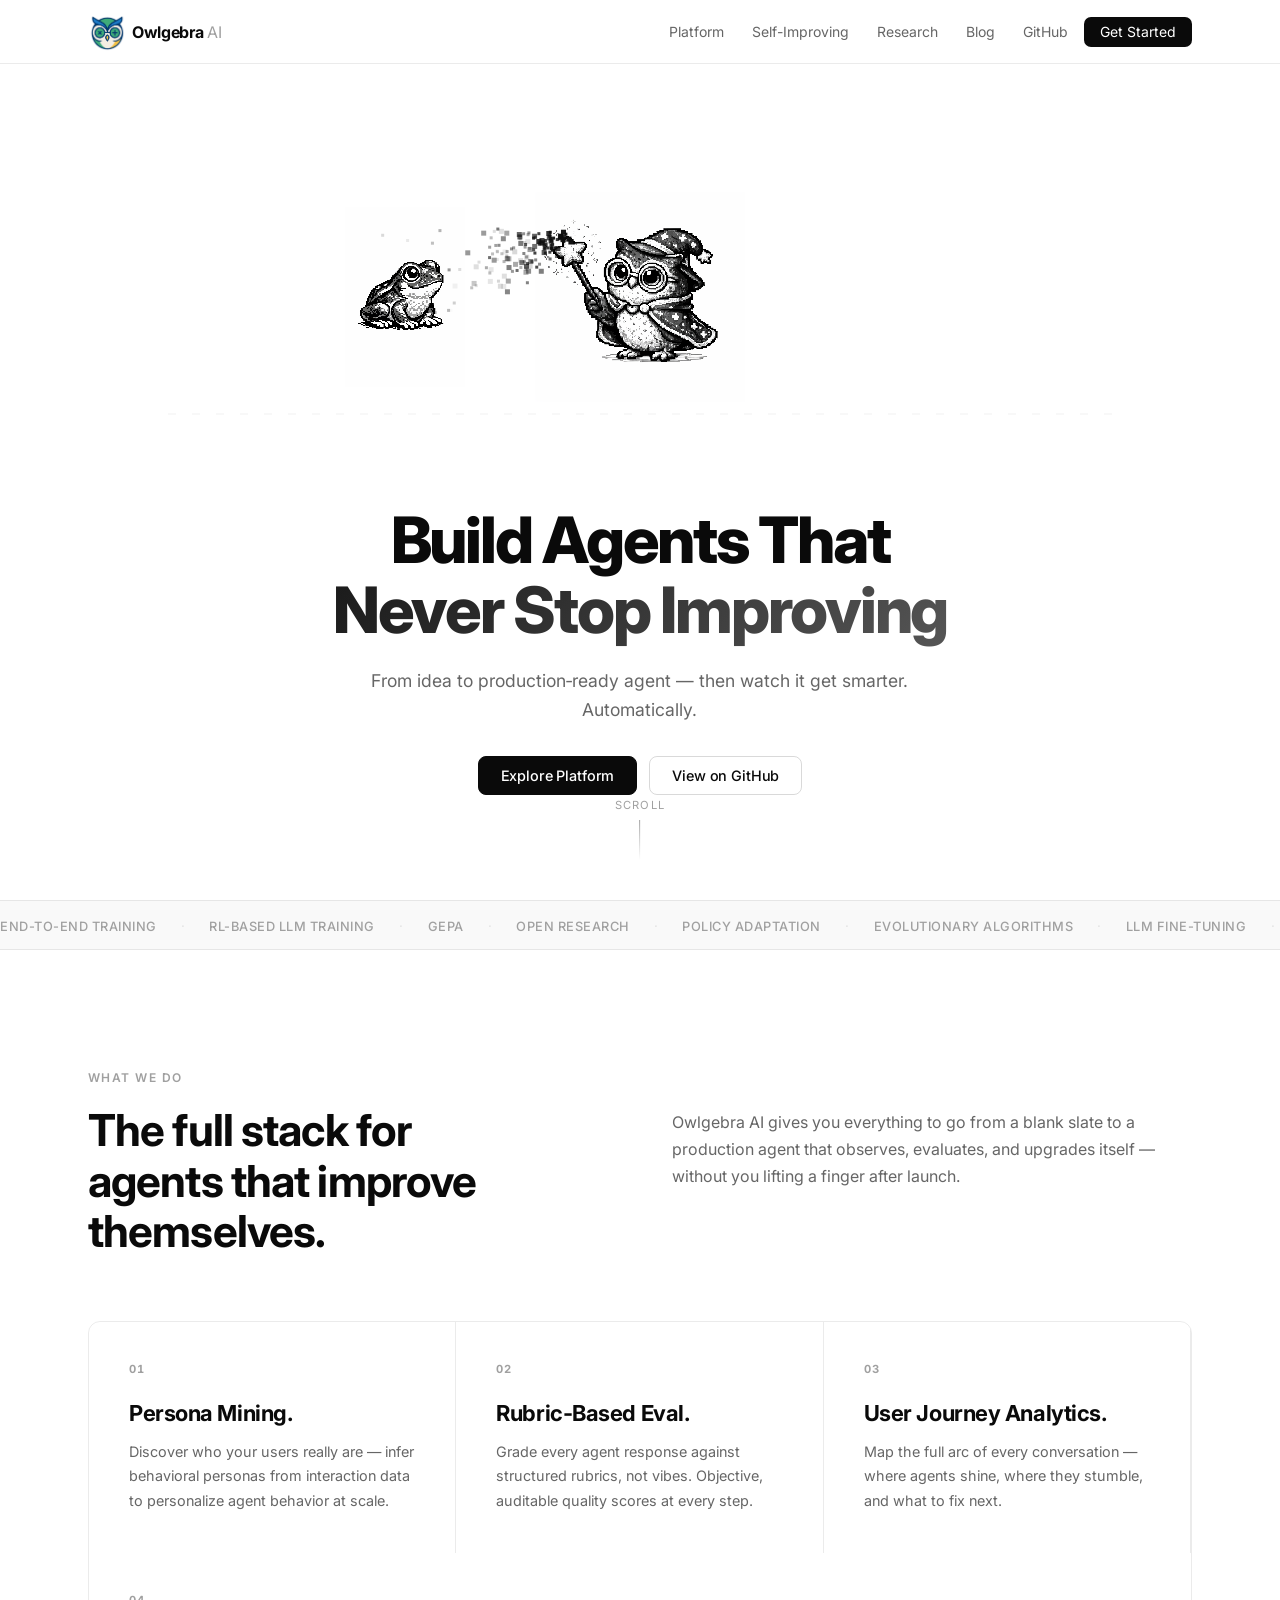
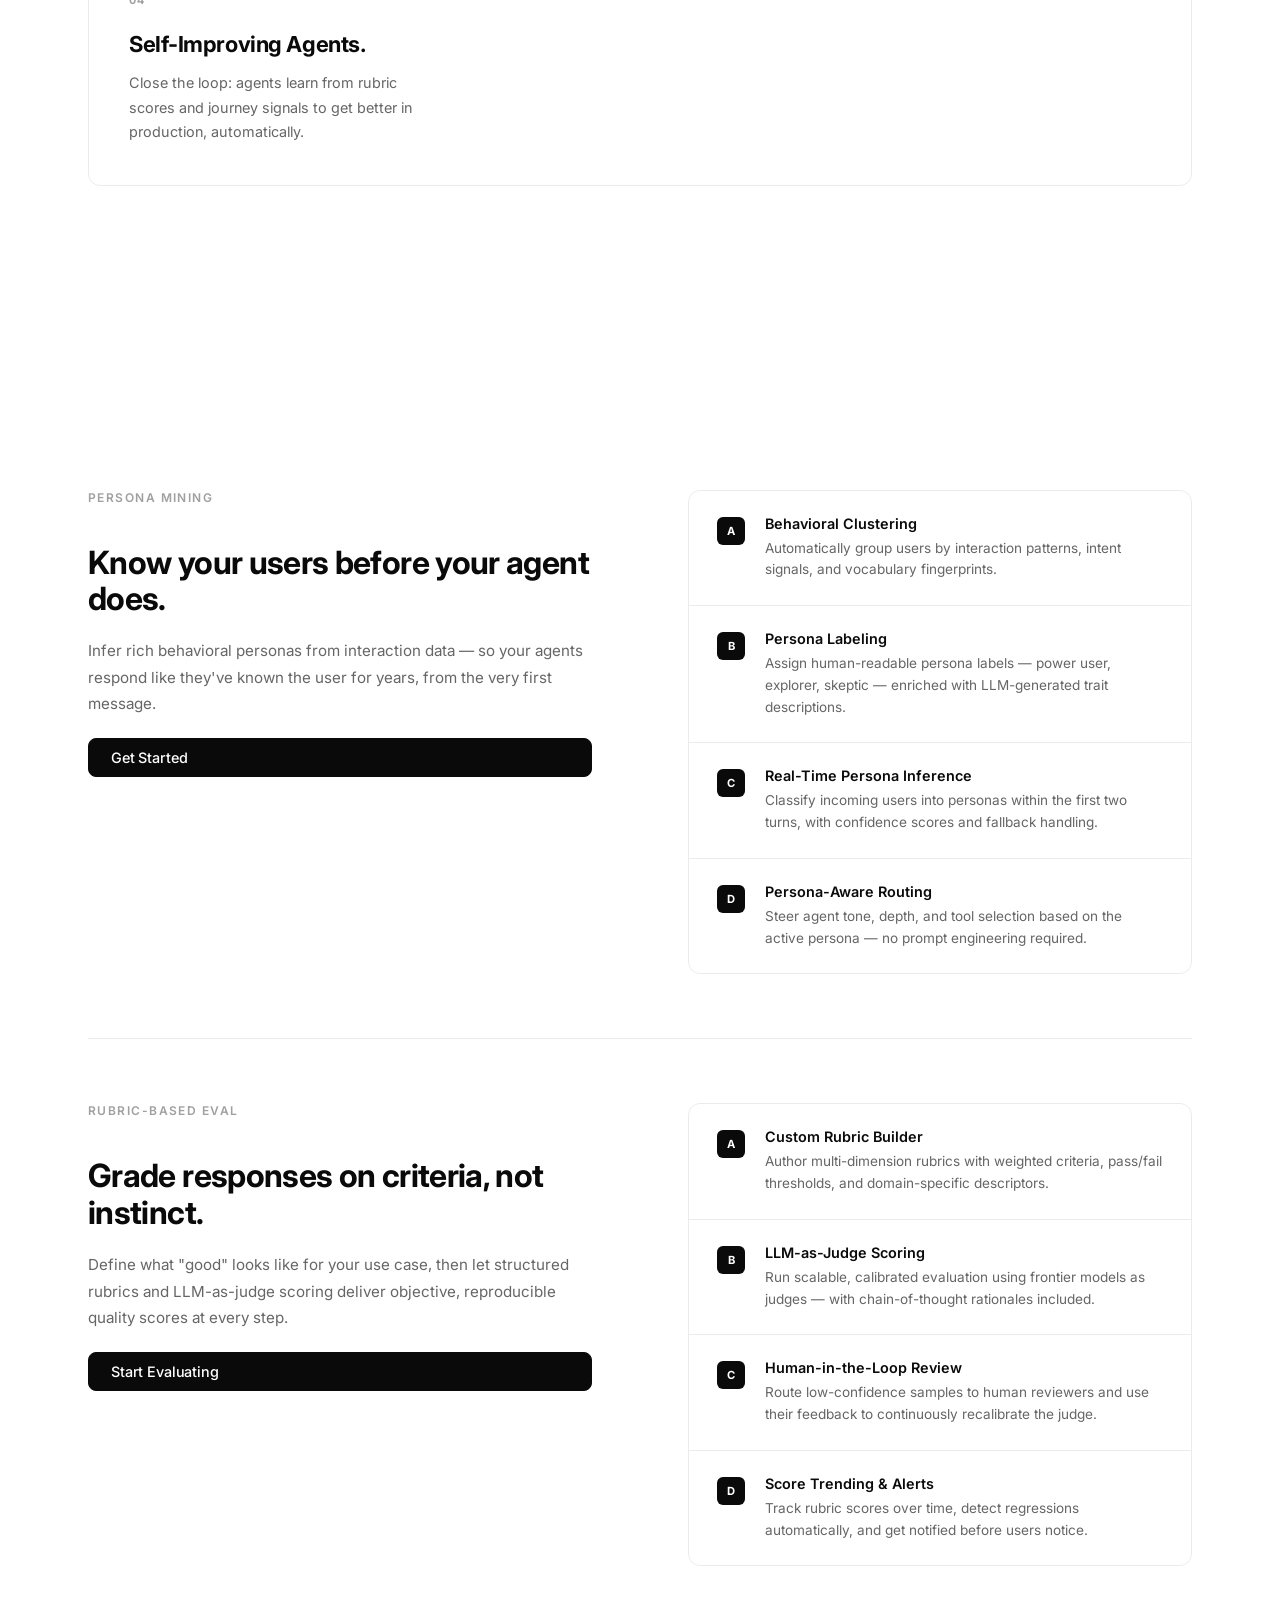
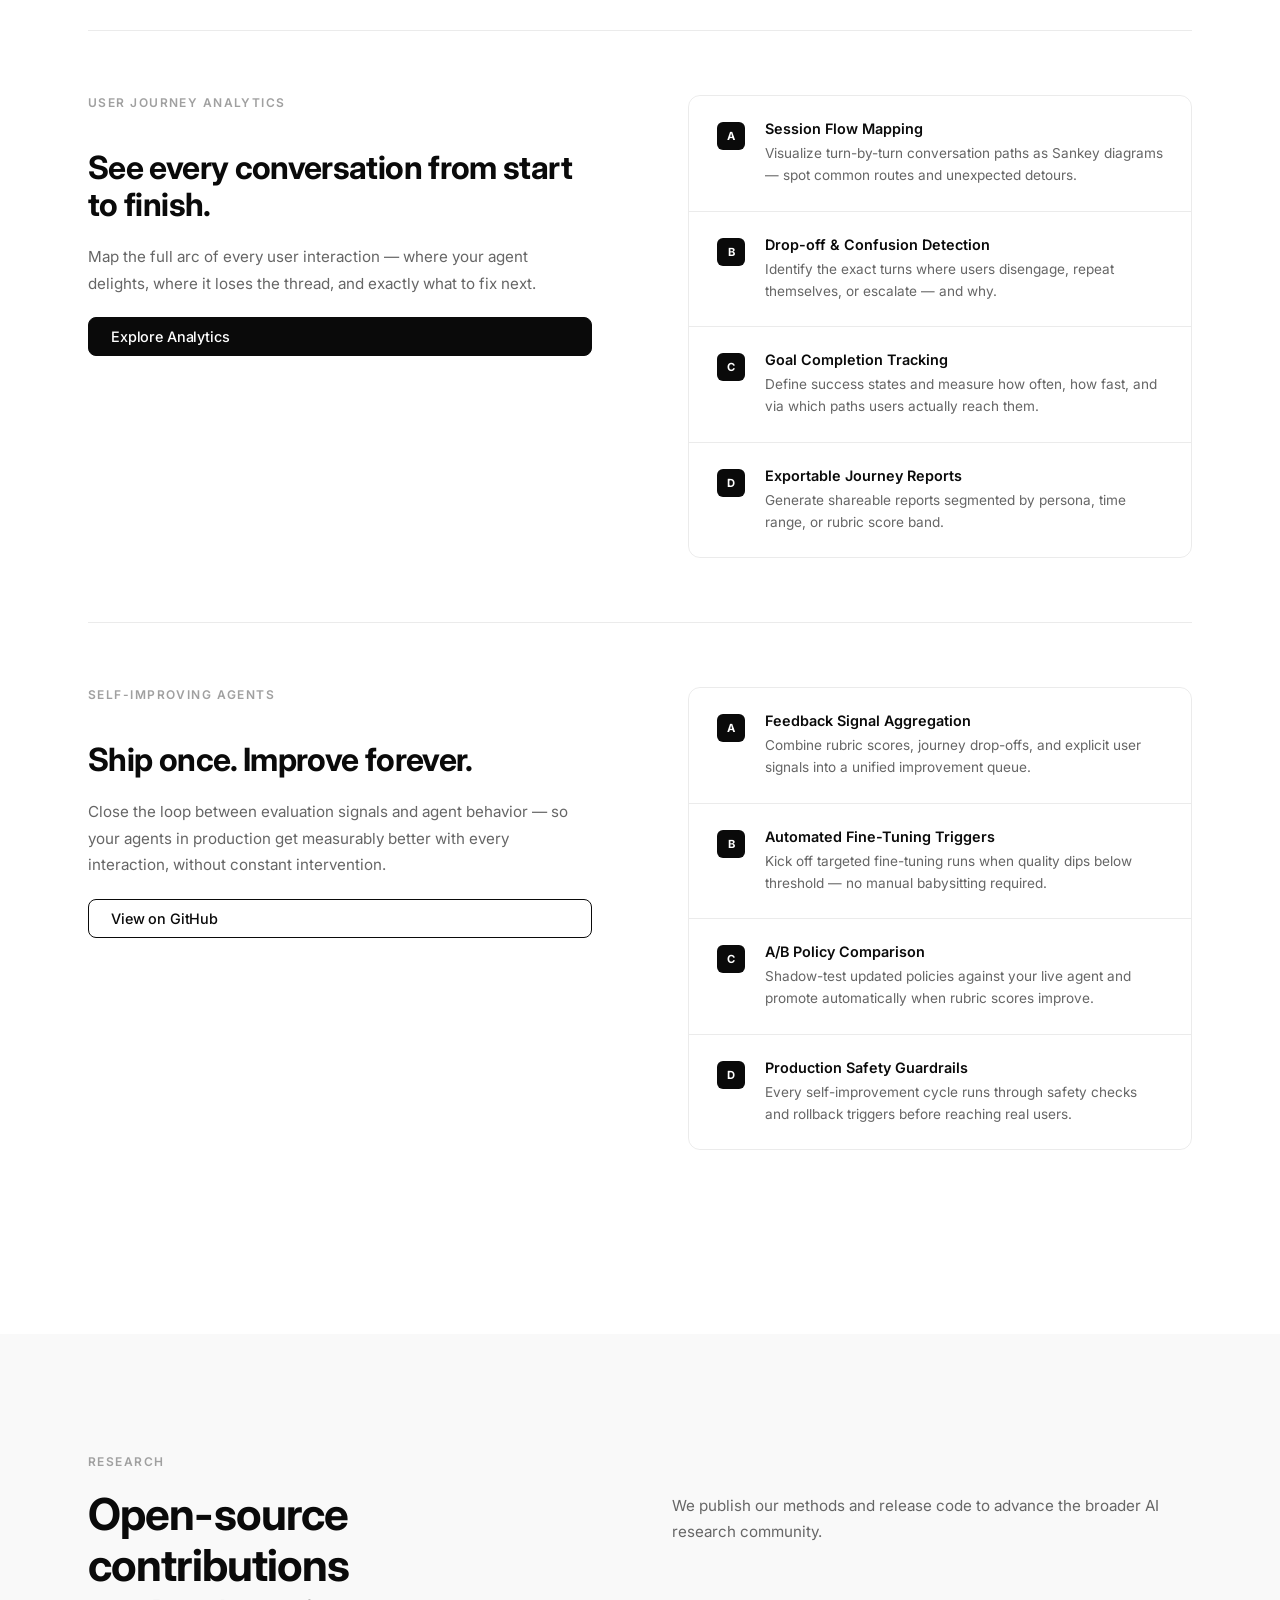
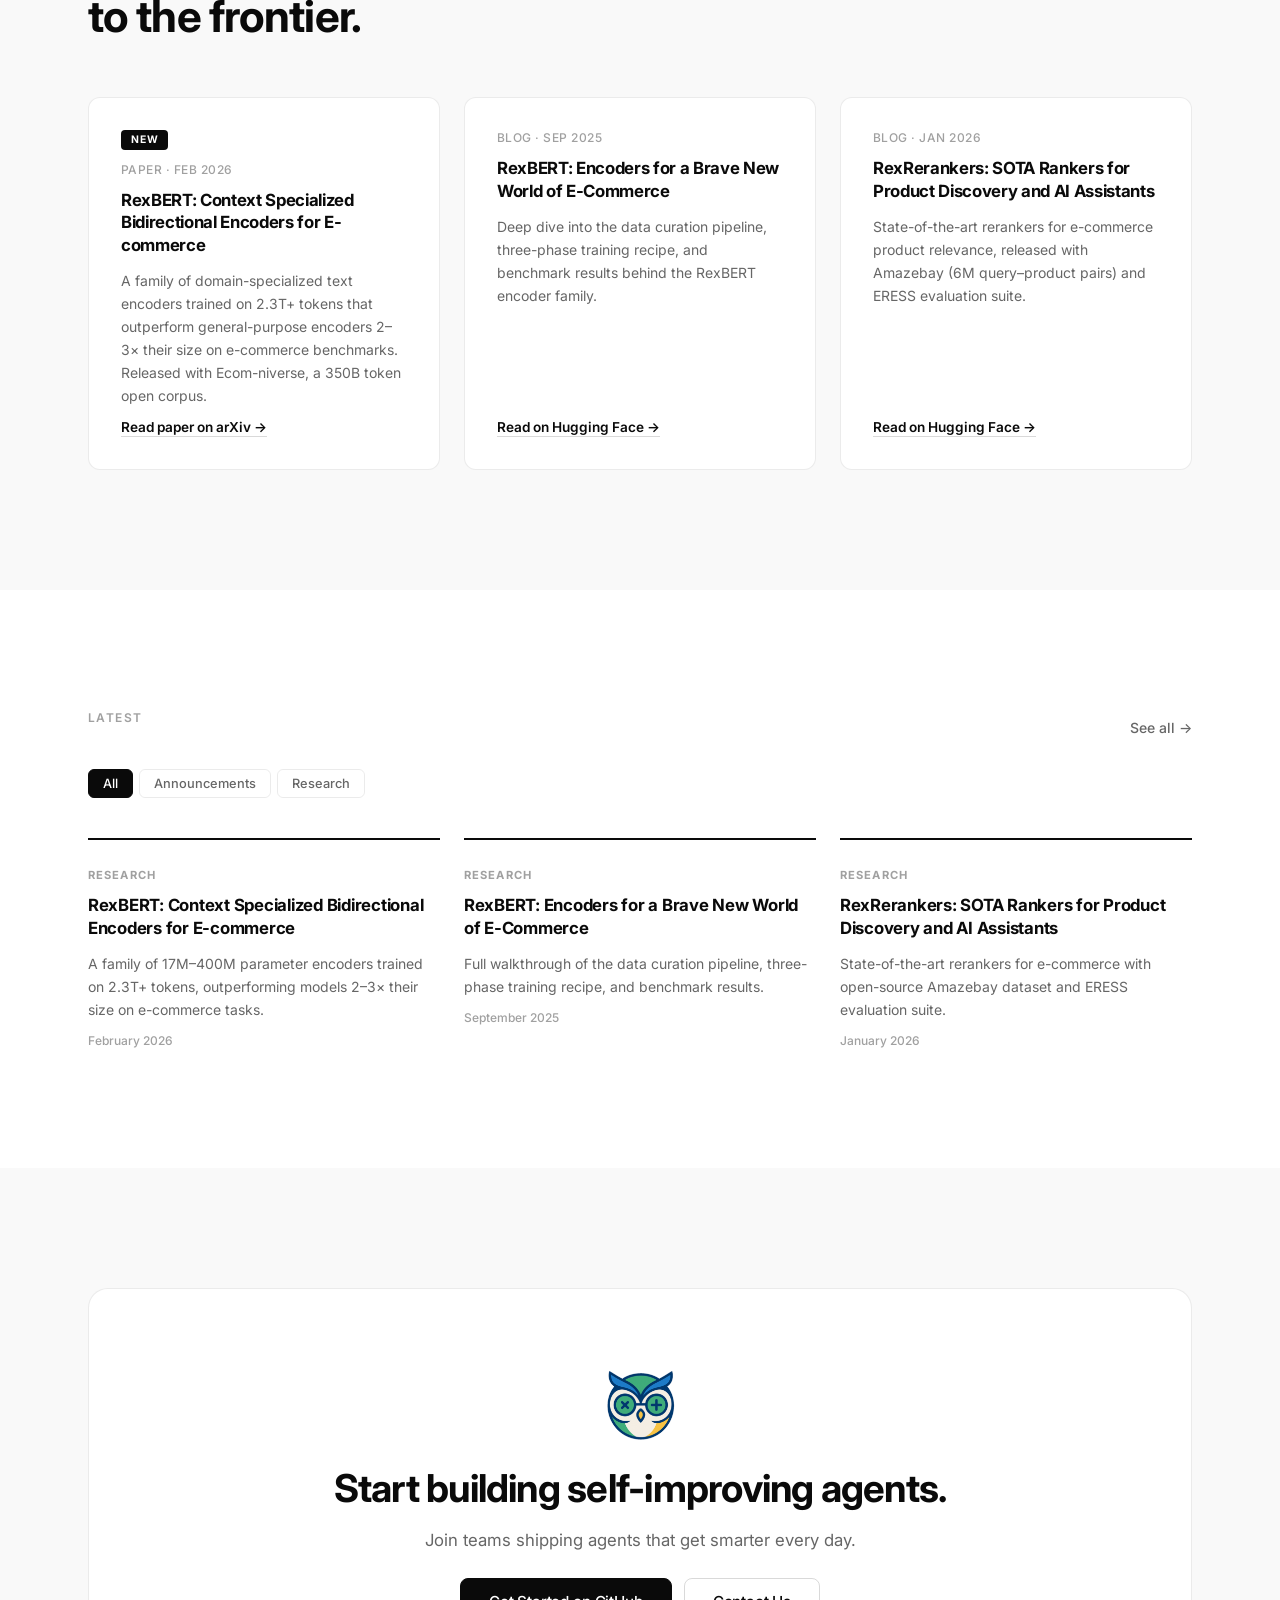
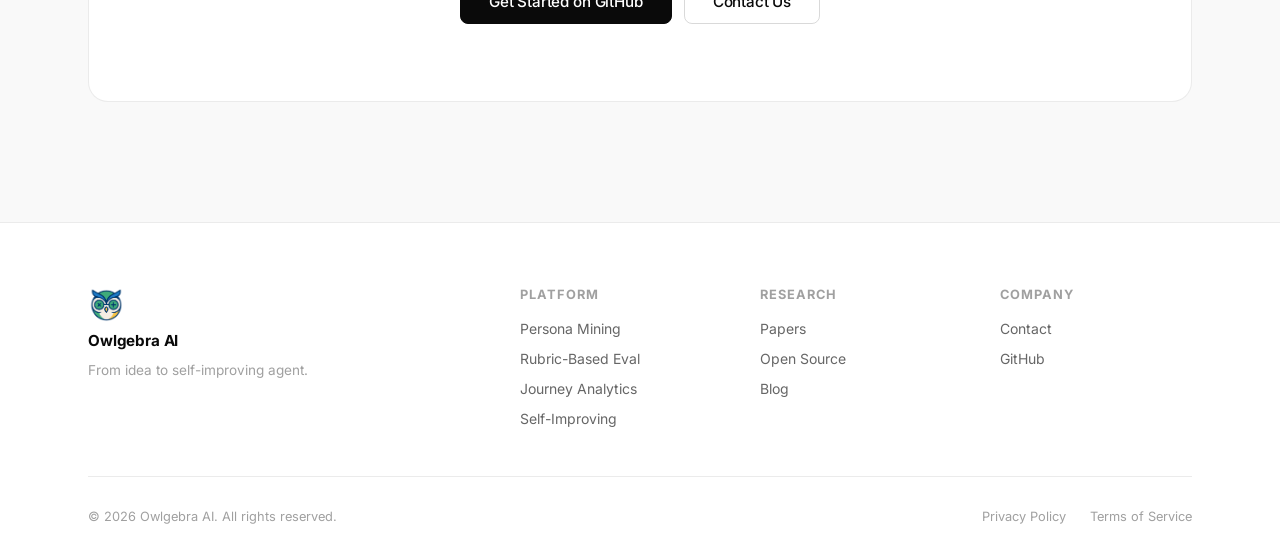
==== index.html @ 4846ca99 "main site content updated" ====
<!DOCTYPE html>
<html lang="en">
<head>
  <meta charset="UTF-8" />
  <meta name="viewport" content="width=device-width, initial-scale=1.0" />
  <meta name="description" content="Owlgebra AI — From idea to production-ready agent, then watch it get smarter. Persona Mining, Rubric-Based Eval, User Journey Analytics, and Self-Improving Agents." />
  <meta property="og:title" content="Owlgebra AI" />
  <meta property="og:description" content="Build agents that never stop improving. Persona Mining, Rubric-Based Eval, User Journey Analytics, and Self-Improving Agents — in one platform." />
  <meta property="og:type" content="website" />
  <title>Owlgebra AI</title>
  <link rel="preconnect" href="https://fonts.googleapis.com" />
  <link rel="preconnect" href="https://fonts.gstatic.com" crossorigin />
  <link href="https://fonts.googleapis.com/css2?family=Inter:wght@300;400;500;600;700&display=swap" rel="stylesheet" />
  <link rel="stylesheet" href="css/style.css" />
</head>
<body>

  <!-- NAV -->
  <nav class="nav" id="nav">
    <div class="nav__inner">
      <a href="#" class="nav__logo" aria-label="Owlgebra AI home">
        <img src="assets/logo.png" alt="Owlgebra AI" class="nav__logo-img" />
        <span class="nav__logo-text">Owlgebra <span class="nav__logo-accent">AI</span></span>
      </a>
      <button class="nav__toggle" id="navToggle" aria-label="Toggle navigation" aria-expanded="false">
        <span></span><span></span><span></span>
      </button>
      <ul class="nav__links" id="navLinks">
        <li><a href="#platform">Platform</a></li>
        <li><a href="#self-improving">Self-Improving</a></li>
        <li><a href="#research">Research</a></li>
        <li><a href="#blog">Blog</a></li>
        <li><a href="https://github.com/owlgebra-ai" target="_blank" rel="noopener">GitHub</a></li>
        <li><a href="#contact" class="nav__cta">Get Started</a></li>
      </ul>
    </div>
  </nav>

  <!-- HERO -->
  <section class="hero" id="hero">
    <div class="hero__animation-wrap">
      <canvas id="heroCanvas" class="hero__canvas" aria-label="Pixel animation: owl transforms a robotic frog into a robotic prince"></canvas>
    </div>
    <div class="hero__content reveal">
      <h1 class="hero__title">
        Build Agents That<br />
        <span class="hero__title-accent">Never Stop Improving</span>
      </h1>
      <p class="hero__sub">
        From idea to production&#8209;ready agent — then watch it get smarter. Automatically.
      </p>
      <div class="hero__actions">
        <a href="#platform" class="btn btn--primary">Explore Platform</a>
        <a href="https://github.com/owlgebra-ai" target="_blank" rel="noopener" class="btn btn--ghost">View on GitHub</a>
      </div>
    </div>
    <div class="hero__scroll-hint" aria-hidden="true">
      <span>scroll</span>
      <div class="hero__scroll-line"></div>
    </div>
  </section>

  <!-- TRUSTED BY / PHILOSOPHY BAR -->
  <div class="marquee-bar" aria-hidden="true">
    <div class="marquee-bar__inner">
      <span>End-to-End Training</span>
      <span class="sep">·</span>
      <span>RL-based LLM Training</span>
      <span class="sep">·</span>
      <span>GEPA</span>
      <span class="sep">·</span>
      <span>Open Research</span>
      <span class="sep">·</span>
      <span>Policy Adaptation</span>
      <span class="sep">·</span>
      <span>Evolutionary Algorithms</span>
      <span class="sep">·</span>
      <span>LLM Fine-tuning</span>
      <span class="sep">·</span>
      <span>Reward Modeling</span>
      <span class="sep">·</span>
      <!-- duplicate for seamless loop -->
      <span>End-to-End Training</span>
      <span class="sep">·</span>
      <span>RL-based LLM Training</span>
      <span class="sep">·</span>
      <span>GEPA</span>
      <span class="sep">·</span>
      <span>Open Research</span>
      <span class="sep">·</span>
      <span>Policy Adaptation</span>
      <span class="sep">·</span>
      <span>Evolutionary Algorithms</span>
      <span class="sep">·</span>
      <span>LLM Fine-tuning</span>
      <span class="sep">·</span>
      <span>Reward Modeling</span>
      <span class="sep">·</span>
    </div>
  </div>

  <!-- WHAT WE DO -->
  <section class="section what" id="platform">
    <div class="container">
      <div class="section-label reveal">What We Do</div>
      <div class="what__header reveal">
        <h2 class="h2">The full stack for<br />agents that improve themselves.</h2>
        <p class="what__desc">
          Owlgebra AI gives you everything to go from a blank slate to a production agent that observes, evaluates, and upgrades itself — without you lifting a finger after launch.
        </p>
      </div>

      <div class="what__cards">
        <div class="what__card reveal">
          <div class="what__card-num">01</div>
          <div class="what__card-body">
            <h3>Persona Mining.</h3>
            <p>Discover who your users really are — infer behavioral personas from interaction data to personalize agent behavior at scale.</p>
          </div>
        </div>
        <div class="what__card reveal">
          <div class="what__card-num">02</div>
          <div class="what__card-body">
            <h3>Rubric-Based Eval.</h3>
            <p>Grade every agent response against structured rubrics, not vibes. Objective, auditable quality scores at every step.</p>
          </div>
        </div>
        <div class="what__card reveal">
          <div class="what__card-num">03</div>
          <div class="what__card-body">
            <h3>User Journey Analytics.</h3>
            <p>Map the full arc of every conversation — where agents shine, where they stumble, and what to fix next.</p>
          </div>
        </div>
        <div class="what__card reveal">
          <div class="what__card-num">04</div>
          <div class="what__card-body">
            <h3>Self-Improving Agents.</h3>
            <p>Close the loop: agents learn from rubric scores and journey signals to get better in production, automatically.</p>
          </div>
        </div>
      </div>
    </div>
  </section>

  <!-- PLATFORM DEEP DIVE -->
  <section class="section platform" id="platform-detail">
    <div class="container">

      <!-- Persona Mining block -->
      <div class="platform__block reveal">
        <div class="platform__block-header">
          <div class="section-label">Persona Mining</div>
          <h2 class="h2">Know your users before your agent does.</h2>
          <p class="platform__block-desc">
            Infer rich behavioral personas from interaction data — so your agents respond like
            they've known the user for years, from the very first message.
          </p>
          <a href="#contact" class="btn btn--primary">Get Started</a>
        </div>
        <div class="platform__features">
          <div class="platform__feature">
            <span class="platform__feature-letter">A</span>
            <div>
              <strong>Behavioral Clustering</strong>
              <p>Automatically group users by interaction patterns, intent signals, and vocabulary fingerprints.</p>
            </div>
          </div>
          <div class="platform__feature">
            <span class="platform__feature-letter">B</span>
            <div>
              <strong>Persona Labeling</strong>
              <p>Assign human-readable persona labels — power user, explorer, skeptic — enriched with LLM-generated trait descriptions.</p>
            </div>
          </div>
          <div class="platform__feature">
            <span class="platform__feature-letter">C</span>
            <div>
              <strong>Real-Time Persona Inference</strong>
              <p>Classify incoming users into personas within the first two turns, with confidence scores and fallback handling.</p>
            </div>
          </div>
          <div class="platform__feature">
            <span class="platform__feature-letter">D</span>
            <div>
              <strong>Persona-Aware Routing</strong>
              <p>Steer agent tone, depth, and tool selection based on the active persona — no prompt engineering required.</p>
            </div>
          </div>
        </div>
      </div>

      <div class="platform__divider"></div>

      <!-- Rubric-Based Eval block -->
      <div class="platform__block reveal">
        <div class="platform__block-header">
          <div class="section-label">Rubric-Based Eval</div>
          <h2 class="h2">Grade responses on criteria, not instinct.</h2>
          <p class="platform__block-desc">
            Define what "good" looks like for your use case, then let structured rubrics and
            LLM-as-judge scoring deliver objective, reproducible quality scores at every step.
          </p>
          <a href="#contact" class="btn btn--primary">Start Evaluating</a>
        </div>
        <div class="platform__features">
          <div class="platform__feature">
            <span class="platform__feature-letter">A</span>
            <div>
              <strong>Custom Rubric Builder</strong>
              <p>Author multi-dimension rubrics with weighted criteria, pass/fail thresholds, and domain-specific descriptors.</p>
            </div>
          </div>
          <div class="platform__feature">
            <span class="platform__feature-letter">B</span>
            <div>
              <strong>LLM-as-Judge Scoring</strong>
              <p>Run scalable, calibrated evaluation using frontier models as judges — with chain-of-thought rationales included.</p>
            </div>
          </div>
          <div class="platform__feature">
            <span class="platform__feature-letter">C</span>
            <div>
              <strong>Human-in-the-Loop Review</strong>
              <p>Route low-confidence samples to human reviewers and use their feedback to continuously recalibrate the judge.</p>
            </div>
          </div>
          <div class="platform__feature">
            <span class="platform__feature-letter">D</span>
            <div>
              <strong>Score Trending &amp; Alerts</strong>
              <p>Track rubric scores over time, detect regressions automatically, and get notified before users notice.</p>
            </div>
          </div>
        </div>
      </div>

      <div class="platform__divider"></div>

      <!-- User Journey Analytics block -->
      <div class="platform__block reveal">
        <div class="platform__block-header">
          <div class="section-label">User Journey Analytics</div>
          <h2 class="h2">See every conversation from start to finish.</h2>
          <p class="platform__block-desc">
            Map the full arc of every user interaction — where your agent delights, where it loses
            the thread, and exactly what to fix next.
          </p>
          <a href="#contact" class="btn btn--primary">Explore Analytics</a>
        </div>
        <div class="platform__features">
          <div class="platform__feature">
            <span class="platform__feature-letter">A</span>
            <div>
              <strong>Session Flow Mapping</strong>
              <p>Visualize turn-by-turn conversation paths as Sankey diagrams — spot common routes and unexpected detours.</p>
            </div>
          </div>
          <div class="platform__feature">
            <span class="platform__feature-letter">B</span>
            <div>
              <strong>Drop-off &amp; Confusion Detection</strong>
              <p>Identify the exact turns where users disengage, repeat themselves, or escalate — and why.</p>
            </div>
          </div>
          <div class="platform__feature">
            <span class="platform__feature-letter">C</span>
            <div>
              <strong>Goal Completion Tracking</strong>
              <p>Define success states and measure how often, how fast, and via which paths users actually reach them.</p>
            </div>
          </div>
          <div class="platform__feature">
            <span class="platform__feature-letter">D</span>
            <div>
              <strong>Exportable Journey Reports</strong>
              <p>Generate shareable reports segmented by persona, time range, or rubric score band.</p>
            </div>
          </div>
        </div>
      </div>

      <div class="platform__divider"></div>

      <!-- Self-Improving Agents block -->
      <div class="platform__block reveal" id="self-improving">
        <div class="platform__block-header">
          <div class="section-label">Self-Improving Agents</div>
          <h2 class="h2">Ship once. Improve forever.</h2>
          <p class="platform__block-desc">
            Close the loop between evaluation signals and agent behavior — so your agents in
            production get measurably better with every interaction, without constant intervention.
          </p>
          <a href="https://github.com/owlgebra-ai" target="_blank" rel="noopener" class="btn btn--outline">View on GitHub</a>
        </div>
        <div class="platform__features">
          <div class="platform__feature">
            <span class="platform__feature-letter">A</span>
            <div>
              <strong>Feedback Signal Aggregation</strong>
              <p>Combine rubric scores, journey drop-offs, and explicit user signals into a unified improvement queue.</p>
            </div>
          </div>
          <div class="platform__feature">
            <span class="platform__feature-letter">B</span>
            <div>
              <strong>Automated Fine-Tuning Triggers</strong>
              <p>Kick off targeted fine-tuning runs when quality dips below threshold — no manual babysitting required.</p>
            </div>
          </div>
          <div class="platform__feature">
            <span class="platform__feature-letter">C</span>
            <div>
              <strong>A/B Policy Comparison</strong>
              <p>Shadow-test updated policies against your live agent and promote automatically when rubric scores improve.</p>
            </div>
          </div>
          <div class="platform__feature">
            <span class="platform__feature-letter">D</span>
            <div>
              <strong>Production Safety Guardrails</strong>
              <p>Every self-improvement cycle runs through safety checks and rollback triggers before reaching real users.</p>
            </div>
          </div>
        </div>
      </div>

    </div>
  </section>

  <!-- RESEARCH -->
  <section class="section research" id="research">
    <div class="container">
      <div class="section-label reveal">Research</div>
      <div class="research__header reveal">
        <h2 class="h2">Open-source contributions<br />to the frontier.</h2>
        <p>We publish our methods and release code to advance the broader AI research community.</p>
      </div>

      <div class="research__grid">
        <article class="research__card reveal">
          <div class="research__card-tag">NEW</div>
          <div class="research__card-meta">Paper · Feb 2026</div>
          <h3 class="research__card-title">RexBERT: Context Specialized Bidirectional Encoders for E-commerce</h3>
          <p class="research__card-desc">A family of domain-specialized text encoders trained on 2.3T+ tokens that outperform general-purpose encoders 2–3× their size on e-commerce benchmarks. Released with Ecom-niverse, a 350B token open corpus.</p>
          <a href="https://arxiv.org/abs/2602.04605" class="research__card-link" target="_blank" rel="noopener">Read paper on arXiv →</a>
        </article>
        <article class="research__card reveal">
          <div class="research__card-meta">Blog · Sep 2025</div>
          <h3 class="research__card-title">RexBERT: Encoders for a Brave New World of E-Commerce</h3>
          <p class="research__card-desc">Deep dive into the data curation pipeline, three-phase training recipe, and benchmark results behind the RexBERT encoder family.</p>
          <a href="https://huggingface.co/blog/thebajajra/rexbert-encoders" class="research__card-link" target="_blank" rel="noopener">Read on Hugging Face →</a>
        </article>
        <article class="research__card reveal">
          <div class="research__card-meta">Blog · Jan 2026</div>
          <h3 class="research__card-title">RexRerankers: SOTA Rankers for Product Discovery and AI Assistants</h3>
          <p class="research__card-desc">State-of-the-art rerankers for e-commerce product relevance, released with Amazebay (6M query–product pairs) and ERESS evaluation suite.</p>
          <a href="https://huggingface.co/blog/thebajajra/rexrerankers" class="research__card-link" target="_blank" rel="noopener">Read on Hugging Face →</a>
        </article>
      </div>
    </div>
  </section>

  <!-- BLOG TEASER -->
  <section class="section blog" id="blog">
    <div class="container">
      <div class="blog__header reveal">
        <div class="section-label">Latest</div>
        <a href="#" class="blog__see-all">See all →</a>
      </div>
      <div class="blog__tabs reveal">
        <button class="blog__tab active" data-filter="all">All</button>
        <button class="blog__tab" data-filter="announcements">Announcements</button>
        <button class="blog__tab" data-filter="research">Research</button>
      </div>
      <div class="blog__grid">
        <article class="blog__card reveal" data-category="research">
          <a href="https://arxiv.org/abs/2602.04605" target="_blank" rel="noopener">
            <div class="blog__card-cat">research</div>
            <h3>RexBERT: Context Specialized Bidirectional Encoders for E-commerce</h3>
            <p>A family of 17M–400M parameter encoders trained on 2.3T+ tokens, outperforming models 2–3× their size on e-commerce tasks.</p>
            <span class="blog__card-date">February 2026</span>
          </a>
        </article>
        <article class="blog__card reveal" data-category="research">
          <a href="https://huggingface.co/blog/thebajajra/rexbert-encoders" target="_blank" rel="noopener">
            <div class="blog__card-cat">research</div>
            <h3>RexBERT: Encoders for a Brave New World of E-Commerce</h3>
            <p>Full walkthrough of the data curation pipeline, three-phase training recipe, and benchmark results.</p>
            <span class="blog__card-date">September 2025</span>
          </a>
        </article>
        <article class="blog__card reveal" data-category="research">
          <a href="https://huggingface.co/blog/thebajajra/rexrerankers" target="_blank" rel="noopener">
            <div class="blog__card-cat">research</div>
            <h3>RexRerankers: SOTA Rankers for Product Discovery and AI Assistants</h3>
            <p>State-of-the-art rerankers for e-commerce with open-source Amazebay dataset and ERESS evaluation suite.</p>
            <span class="blog__card-date">January 2026</span>
          </a>
        </article>
      </div>
    </div>
  </section>

  <!-- CTA -->
  <section class="section cta-section" id="contact">
    <div class="container">
      <div class="cta-box reveal">
        <img src="assets/logo.png" alt="" class="cta-box__owl-img" aria-hidden="true" />
        <h2 class="h2">Start building self-improving agents.</h2>
        <p>Join teams shipping agents that get smarter every day.</p>
        <div class="cta-box__actions">
          <a href="https://github.com/owlgebra-ai" target="_blank" rel="noopener" class="btn btn--primary btn--lg">Get Started on GitHub</a>
          <a href="mailto:hello@owlgebra.ai" class="btn btn--ghost btn--lg">Contact Us</a>
        </div>
      </div>
    </div>
  </section>

  <!-- FOOTER -->
  <footer class="footer">
    <div class="container">
      <div class="footer__top">
        <div class="footer__brand">
          <img src="assets/logo.png" alt="Owlgebra AI" class="footer__brand-logo" />
          <span class="footer__brand-name">Owlgebra AI</span>
          <p class="footer__tagline">From idea to self-improving agent.</p>
        </div>
        <div class="footer__links-group">
          <h4>Platform</h4>
          <ul>
            <li><a href="#platform">Persona Mining</a></li>
            <li><a href="#platform-detail">Rubric-Based Eval</a></li>
            <li><a href="#platform-detail">Journey Analytics</a></li>
            <li><a href="#self-improving">Self-Improving</a></li>
          </ul>
        </div>
        <div class="footer__links-group">
          <h4>Research</h4>
          <ul>
            <li><a href="#research">Papers</a></li>
            <li><a href="https://github.com/owlgebra-ai" target="_blank" rel="noopener">Open Source</a></li>
            <li><a href="#blog">Blog</a></li>
          </ul>
        </div>
        <div class="footer__links-group">
          <h4>Company</h4>
          <ul>
            <li><a href="#contact">Contact</a></li>
            <li><a href="https://github.com/owlgebra-ai" target="_blank" rel="noopener">GitHub</a></li>
          </ul>
        </div>
      </div>
      <div class="footer__bottom">
        <span>© 2026 Owlgebra AI. All rights reserved.</span>
        <span class="footer__legal">
          <a href="#">Privacy Policy</a>
          <a href="#">Terms of Service</a>
        </span>
      </div>
    </div>
  </footer>

  <script src="js/animation.js"></script>
  <script src="js/main.js"></script>
</body>
</html>
---- css/style.css ----
/* ============================================================
   OWLGEBRA AI — STYLESHEET
   Design: Clean white (ollama.com) + content structure (primeintellect.ai)
   ============================================================ */

/* ── Variables ─────────────────────────────────────────────── */
:root {
  --white: #ffffff;
  --black: #0a0a0a;
  --gray-50: #f9f9f9;
  --gray-100: #f2f2f2;
  --gray-200: #e5e5e5;
  --gray-400: #a0a0a0;
  --gray-600: #666666;
  --accent: #1a1a1a;
  --accent-muted: #333333;
  --border: rgba(0, 0, 0, 0.08);
  --border-strong: rgba(0, 0, 0, 0.15);

  --font: 'Inter', system-ui, -apple-system, sans-serif;
  --font-mono: 'JetBrains Mono', 'Fira Mono', monospace;

  --max-w: 1200px;
  --section-pad: 120px 0;
  --radius: 12px;
  --radius-sm: 8px;

  --transition: 0.22s cubic-bezier(0.4, 0, 0.2, 1);
  --transition-slow: 0.5s cubic-bezier(0.4, 0, 0.2, 1);

  --nav-h: 64px;
}

/* ── Reset ──────────────────────────────────────────────────── */
*, *::before, *::after { box-sizing: border-box; margin: 0; padding: 0; }
html { scroll-behavior: smooth; font-size: 16px; }
body {
  font-family: var(--font);
  background: var(--white);
  color: var(--black);
  -webkit-font-smoothing: antialiased;
  overflow-x: hidden;
}
a { color: inherit; text-decoration: none; }
ul { list-style: none; }
img, canvas { display: block; }
button { cursor: pointer; font-family: inherit; }

/* ── Typography ─────────────────────────────────────────────── */
.h2 {
  font-size: clamp(1.75rem, 3.5vw, 2.75rem);
  font-weight: 700;
  line-height: 1.15;
  letter-spacing: -0.02em;
  color: var(--black);
}
.section-label {
  font-size: 0.75rem;
  font-weight: 600;
  letter-spacing: 0.12em;
  text-transform: uppercase;
  color: var(--gray-400);
  margin-bottom: 1.25rem;
}

/* ── Container ──────────────────────────────────────────────── */
.container {
  width: 100%;
  max-width: var(--max-w);
  margin: 0 auto;
  padding: 0 clamp(1.25rem, 4vw, 3rem);
}

/* ── Buttons ─────────────────────────────────────────────────── */
.btn {
  display: inline-flex;
  align-items: center;
  gap: 0.5rem;
  padding: 0.625rem 1.375rem;
  border-radius: 8px;
  font-size: 0.9rem;
  font-weight: 500;
  letter-spacing: -0.01em;
  transition: var(--transition);
  white-space: nowrap;
  border: 1.5px solid transparent;
}
.btn--primary {
  background: var(--black);
  color: var(--white);
  border-color: var(--black);
}
.btn--primary:hover {
  background: #1f1f1f;
  transform: translateY(-1px);
  box-shadow: 0 4px 16px rgba(0,0,0,0.15);
}
.btn--ghost {
  background: transparent;
  color: var(--black);
  border-color: var(--border-strong);
}
.btn--ghost:hover {
  background: var(--gray-50);
  border-color: var(--gray-400);
}
.btn--outline {
  background: transparent;
  color: var(--black);
  border-color: var(--black);
}
.btn--outline:hover {
  background: var(--black);
  color: var(--white);
}
.btn--lg {
  padding: 0.8rem 1.75rem;
  font-size: 0.95rem;
}

/* ── Scroll Reveal ───────────────────────────────────────────── */
.reveal {
  opacity: 0;
  transform: translateY(24px);
  transition: opacity 0.6s ease, transform 0.6s ease;
}
.reveal.visible {
  opacity: 1;
  transform: none;
}

/* ── NAV ─────────────────────────────────────────────────────── */
.nav {
  position: fixed;
  top: 0; left: 0; right: 0;
  z-index: 100;
  height: var(--nav-h);
  background: rgba(255,255,255,0.88);
  backdrop-filter: blur(12px);
  -webkit-backdrop-filter: blur(12px);
  border-bottom: 1px solid var(--border);
  transition: box-shadow var(--transition);
}
.nav.scrolled {
  box-shadow: 0 1px 24px rgba(0,0,0,0.07);
}
.nav__inner {
  max-width: var(--max-w);
  margin: 0 auto;
  padding: 0 clamp(1.25rem, 4vw, 3rem);
  height: 100%;
  display: flex;
  align-items: center;
  justify-content: space-between;
  gap: 2rem;
}
.nav__logo {
  display: flex;
  align-items: center;
  gap: 0.375rem;
  font-size: 1rem;
  font-weight: 700;
  letter-spacing: -0.02em;
  flex-shrink: 0;
}
.nav__logo-img {
  width: 38px;
  height: 38px;
  object-fit: contain;
  flex-shrink: 0;
  /* nudge down slightly to compensate for whitespace at top of PNG */
  margin-top: 3px;
}
.nav__logo-accent { color: var(--gray-400); font-weight: 400; }
.nav__links {
  display: flex;
  align-items: center;
  gap: 0.25rem;
  list-style: none;
}
.nav__links a {
  padding: 0.4rem 0.75rem;
  border-radius: 6px;
  font-size: 0.875rem;
  color: var(--gray-600);
  transition: var(--transition);
  white-space: nowrap;
}
.nav__links a:hover { color: var(--black); background: var(--gray-100); }
.nav__cta {
  background: var(--black) !important;
  color: var(--white) !important;
  border-radius: 7px !important;
  padding: 0.4rem 1rem !important;
}
.nav__cta:hover { background: #222 !important; }
.nav__toggle {
  display: none;
  flex-direction: column;
  justify-content: center;
  gap: 5px;
  width: 32px;
  height: 32px;
  background: none;
  border: none;
  padding: 4px;
}
.nav__toggle span {
  display: block;
  height: 1.5px;
  background: var(--black);
  border-radius: 2px;
  transition: var(--transition);
}

/* ── HERO ────────────────────────────────────────────────────── */
.hero {
  min-height: 100svh;
  display: flex;
  flex-direction: column;
  align-items: center;
  justify-content: center;
  padding: calc(var(--nav-h) + 3rem) 1.25rem 5rem;
  text-align: center;
  position: relative;
  background: var(--white);
}
.hero__animation-wrap {
  width: 100%;
  max-width: 960px;
  margin-bottom: 3rem;
  display: flex;
  justify-content: center;
}
.hero__canvas {
  width: 100%;
  max-width: 960px;
  height: auto;
  image-rendering: -moz-crisp-edges;
  image-rendering: crisp-edges;
  image-rendering: pixelated;
}
.hero__content {
  max-width: 680px;
}
.hero__title {
  font-size: clamp(2.25rem, 5.5vw, 4rem);
  font-weight: 800;
  letter-spacing: -0.035em;
  line-height: 1.1;
  color: var(--black);
  margin-bottom: 1.25rem;
}
.hero__title-accent {
  background: linear-gradient(135deg, #1a1a1a 0%, #555 100%);
  -webkit-background-clip: text;
  -webkit-text-fill-color: transparent;
  background-clip: text;
}
.hero__sub {
  font-size: 1.1rem;
  line-height: 1.65;
  color: var(--gray-600);
  max-width: 560px;
  margin: 0 auto 2rem;
}
.hero__actions {
  display: flex;
  gap: 0.75rem;
  justify-content: center;
  flex-wrap: wrap;
}
.hero__scroll-hint {
  position: absolute;
  bottom: 2.5rem;
  left: 50%;
  transform: translateX(-50%);
  display: flex;
  flex-direction: column;
  align-items: center;
  gap: 0.5rem;
  color: var(--gray-400);
  font-size: 0.7rem;
  letter-spacing: 0.1em;
  text-transform: uppercase;
}
.hero__scroll-line {
  width: 1px;
  height: 40px;
  background: linear-gradient(to bottom, var(--gray-400), transparent);
  animation: scrollPulse 1.8s ease-in-out infinite;
}
@keyframes scrollPulse {
  0%, 100% { opacity: 0.4; transform: scaleY(1); }
  50% { opacity: 1; transform: scaleY(1.1); }
}

/* ── MARQUEE BAR ─────────────────────────────────────────────── */
.marquee-bar {
  overflow: hidden;
  border-top: 1px solid var(--border);
  border-bottom: 1px solid var(--border);
  background: var(--gray-50);
  padding: 0.875rem 0;
  white-space: nowrap;
}
.marquee-bar__inner {
  display: inline-flex;
  gap: 1.5rem;
  animation: marquee 20s linear infinite;
  font-size: 0.8rem;
  font-weight: 500;
  color: var(--gray-400);
  letter-spacing: 0.04em;
  text-transform: uppercase;
}
.marquee-bar__inner .sep { color: var(--gray-200); }
@keyframes marquee {
  from { transform: translateX(0); }
  to { transform: translateX(-50%); }
}

/* ── SECTIONS (shared) ───────────────────────────────────────── */
.section {
  padding: var(--section-pad);
}
.section:nth-child(even) {
  background: var(--white);
}

/* ── WHAT WE DO ──────────────────────────────────────────────── */
.what__header {
  display: grid;
  grid-template-columns: 1fr 1fr;
  gap: 2rem 4rem;
  align-items: start;
  margin-bottom: 4rem;
}
.what__header .h2 { grid-column: 1; }
.what__desc {
  grid-column: 2;
  font-size: 1rem;
  line-height: 1.7;
  color: var(--gray-600);
  padding-top: 0.25rem;
}
.what__cards {
  display: grid;
  grid-template-columns: repeat(3, 1fr);
  gap: 0;
  border: 1px solid var(--border);
  border-radius: var(--radius);
  overflow: hidden;
}
.what__card {
  padding: 2.5rem;
  position: relative;
  transition: background var(--transition);
}
.what__card:not(:last-child) {
  border-right: 1px solid var(--border);
}
.what__card:hover { background: var(--gray-50); }
.what__card-num {
  font-size: 0.7rem;
  font-weight: 700;
  letter-spacing: 0.1em;
  color: var(--gray-400);
  margin-bottom: 1.5rem;
  font-variant-numeric: tabular-nums;
}
.what__card-body h3 {
  font-size: 1.375rem;
  font-weight: 700;
  letter-spacing: -0.02em;
  margin-bottom: 0.875rem;
  color: var(--black);
}
.what__card-body p {
  font-size: 0.9rem;
  line-height: 1.7;
  color: var(--gray-600);
}

/* ── PLATFORM DEEP DIVE ──────────────────────────────────────── */
.platform__block {
  display: grid;
  grid-template-columns: 1fr 1fr;
  gap: 2rem 6rem;
  align-items: start;
  padding: 4rem 0;
}
.platform__block-header { display: flex; flex-direction: column; gap: 1.25rem; }
.platform__block-header .h2 { font-size: clamp(1.5rem, 2.5vw, 2.25rem); }
.platform__block-desc {
  font-size: 0.95rem;
  line-height: 1.75;
  color: var(--gray-600);
}
.platform__features {
  display: flex;
  flex-direction: column;
  gap: 0;
  border: 1px solid var(--border);
  border-radius: var(--radius);
  overflow: hidden;
}
.platform__feature {
  display: flex;
  gap: 1.25rem;
  padding: 1.5rem 1.75rem;
  border-bottom: 1px solid var(--border);
  transition: background var(--transition);
}
.platform__feature:last-child { border-bottom: none; }
.platform__feature:hover { background: var(--gray-50); }
.platform__feature-letter {
  flex-shrink: 0;
  width: 28px;
  height: 28px;
  background: var(--black);
  color: var(--white);
  font-size: 0.7rem;
  font-weight: 700;
  border-radius: 6px;
  display: flex;
  align-items: center;
  justify-content: center;
  letter-spacing: 0;
  margin-top: 2px;
}
.platform__feature strong {
  display: block;
  font-size: 0.9rem;
  font-weight: 600;
  margin-bottom: 0.375rem;
  color: var(--black);
}
.platform__feature p {
  font-size: 0.85rem;
  line-height: 1.6;
  color: var(--gray-600);
  margin: 0;
}
.platform__divider {
  height: 1px;
  background: var(--border);
  margin: 0;
}

/* ── RESEARCH ────────────────────────────────────────────────── */
.research { background: var(--gray-50) !important; }
.research__header {
  display: grid;
  grid-template-columns: 1fr 1fr;
  gap: 2rem 4rem;
  align-items: start;
  margin-bottom: 3.5rem;
}
.research__header .h2 { grid-column: 1; }
.research__header p {
  grid-column: 2;
  font-size: 0.95rem;
  line-height: 1.7;
  color: var(--gray-600);
  padding-top: 0.25rem;
}
.research__grid {
  display: grid;
  grid-template-columns: repeat(3, 1fr);
  gap: 1.5rem;
}
.research__card {
  background: var(--white);
  border: 1px solid var(--border);
  border-radius: var(--radius);
  padding: 2rem;
  display: flex;
  flex-direction: column;
  gap: 0.75rem;
  transition: box-shadow var(--transition), transform var(--transition);
}
.research__card:hover {
  box-shadow: 0 8px 32px rgba(0,0,0,0.07);
  transform: translateY(-2px);
}
.research__card-tag {
  display: inline-flex;
  align-items: center;
  font-size: 0.65rem;
  font-weight: 700;
  letter-spacing: 0.1em;
  text-transform: uppercase;
  background: var(--black);
  color: var(--white);
  padding: 0.2rem 0.6rem;
  border-radius: 4px;
  width: fit-content;
}
.research__card-meta {
  font-size: 0.75rem;
  font-weight: 500;
  color: var(--gray-400);
  letter-spacing: 0.04em;
  text-transform: uppercase;
}
.research__card-title {
  font-size: 1.05rem;
  font-weight: 700;
  letter-spacing: -0.02em;
  line-height: 1.35;
  color: var(--black);
}
.research__card-desc {
  font-size: 0.875rem;
  line-height: 1.65;
  color: var(--gray-600);
  flex: 1;
}
.research__card-link {
  font-size: 0.85rem;
  font-weight: 600;
  color: var(--black);
  border-bottom: 1px solid var(--border-strong);
  padding-bottom: 1px;
  width: fit-content;
  transition: var(--transition);
}
.research__card-link:hover {
  border-color: var(--black);
}

/* ── BLOG ────────────────────────────────────────────────────── */
.blog__header {
  display: flex;
  align-items: center;
  justify-content: space-between;
  margin-bottom: 1.5rem;
}
.blog__see-all {
  font-size: 0.875rem;
  font-weight: 500;
  color: var(--gray-600);
  transition: color var(--transition);
}
.blog__see-all:hover { color: var(--black); }
.blog__tabs {
  display: flex;
  gap: 0.375rem;
  margin-bottom: 2.5rem;
}
.blog__tab {
  padding: 0.375rem 0.875rem;
  border-radius: 6px;
  font-size: 0.8rem;
  font-weight: 500;
  background: none;
  border: 1px solid var(--border);
  color: var(--gray-600);
  transition: var(--transition);
}
.blog__tab.active, .blog__tab:hover {
  background: var(--black);
  color: var(--white);
  border-color: var(--black);
}
.blog__grid {
  display: grid;
  grid-template-columns: repeat(3, 1fr);
  gap: 1.5rem;
}
.blog__card {
  border-top: 2px solid var(--black);
  padding: 1.75rem 0 0;
  display: flex;
  flex-direction: column;
  gap: 0.75rem;
  cursor: pointer;
  transition: var(--transition);
}
.blog__card:hover { opacity: 0.75; }
.blog__card > a {
  display: flex;
  flex-direction: column;
  gap: 0.75rem;
  color: inherit;
  text-decoration: none;
}
.blog__card-cat {
  font-size: 0.7rem;
  font-weight: 700;
  letter-spacing: 0.1em;
  text-transform: uppercase;
  color: var(--gray-400);
}
.blog__card h3 {
  font-size: 1.05rem;
  font-weight: 700;
  letter-spacing: -0.015em;
  line-height: 1.35;
  color: var(--black);
}
.blog__card p {
  font-size: 0.875rem;
  line-height: 1.65;
  color: var(--gray-600);
  flex: 1;
}
.blog__card-date {
  font-size: 0.75rem;
  color: var(--gray-400);
  font-weight: 500;
}

/* ── CTA SECTION ─────────────────────────────────────────────── */
.cta-section { background: var(--gray-50) !important; }
.cta-box {
  border: 1px solid var(--border);
  border-radius: 20px;
  padding: clamp(3rem, 6vw, 5rem) clamp(2rem, 6vw, 5rem);
  text-align: center;
  background: var(--white);
  display: flex;
  flex-direction: column;
  align-items: center;
  gap: 1.25rem;
}
.cta-box__owl-img {
  width: 80px;
  height: 80px;
  object-fit: contain;
}
.cta-box .h2 { font-size: clamp(1.5rem, 3vw, 2.5rem); }
.cta-box p {
  font-size: 1.05rem;
  color: var(--gray-600);
  max-width: 440px;
}
.cta-box__actions {
  display: flex;
  gap: 0.75rem;
  flex-wrap: wrap;
  justify-content: center;
  margin-top: 0.5rem;
}

/* ── FOOTER ──────────────────────────────────────────────────── */
.footer {
  border-top: 1px solid var(--border);
  padding: 4rem 0 2rem;
  background: var(--white);
}
.footer__top {
  display: grid;
  grid-template-columns: 2fr 1fr 1fr 1fr;
  gap: 3rem;
  margin-bottom: 3rem;
}
.footer__brand {
  display: flex;
  flex-direction: column;
  gap: 0.5rem;
}
.footer__brand-logo {
  width: 36px;
  height: 36px;
  object-fit: contain;
}
.footer__brand-name {
  font-size: 0.95rem;
  font-weight: 700;
  letter-spacing: -0.01em;
}
.footer__tagline {
  font-size: 0.85rem;
  color: var(--gray-400);
  margin-top: 0.25rem;
}
.footer__links-group h4 {
  font-size: 0.8rem;
  font-weight: 700;
  letter-spacing: 0.08em;
  text-transform: uppercase;
  color: var(--gray-400);
  margin-bottom: 1rem;
}
.footer__links-group ul {
  display: flex;
  flex-direction: column;
  gap: 0.625rem;
}
.footer__links-group a {
  font-size: 0.875rem;
  color: var(--gray-600);
  transition: color var(--transition);
}
.footer__links-group a:hover { color: var(--black); }
.footer__bottom {
  display: flex;
  align-items: center;
  justify-content: space-between;
  padding-top: 2rem;
  border-top: 1px solid var(--border);
  font-size: 0.8rem;
  color: var(--gray-400);
  flex-wrap: wrap;
  gap: 0.75rem;
}
.footer__legal {
  display: flex;
  gap: 1.5rem;
}
.footer__legal a { color: var(--gray-400); transition: color var(--transition); }
.footer__legal a:hover { color: var(--black); }

/* ── RESPONSIVE ──────────────────────────────────────────────── */

/* Tablet: 768px–1023px */
@media (max-width: 1023px) {
  :root { --section-pad: 80px 0; }

  .what__header,
  .research__header {
    grid-template-columns: 1fr;
    gap: 1rem;
  }
  .what__desc { grid-column: 1; }
  .research__header p { grid-column: 1; }

  .what__cards {
    grid-template-columns: 1fr;
    border-radius: var(--radius);
  }
  .what__card:not(:last-child) {
    border-right: none;
    border-bottom: 1px solid var(--border);
  }

  .platform__block {
    grid-template-columns: 1fr;
    gap: 2rem;
  }

  .research__grid,
  .blog__grid {
    grid-template-columns: repeat(2, 1fr);
  }

  .footer__top {
    grid-template-columns: 1fr 1fr;
    gap: 2rem;
  }
  .footer__brand { grid-column: 1 / -1; }
}

/* Mobile: <768px */
@media (max-width: 767px) {
  :root { --section-pad: 60px 0; }

  /* Nav mobile */
  .nav__toggle { display: flex; }
  .nav__links {
    position: fixed;
    inset: var(--nav-h) 0 0 0;
    background: var(--white);
    flex-direction: column;
    align-items: stretch;
    padding: 1.5rem;
    gap: 0.25rem;
    display: none;
    border-top: 1px solid var(--border);
  }
  .nav__links.open { display: flex; }
  .nav__links a { padding: 0.75rem 1rem; font-size: 1rem; }
  .nav__cta {
    text-align: center;
    padding: 0.75rem 1rem !important;
    margin-top: 0.5rem;
  }
  /* Hamburger → X */
  .nav__toggle.open span:nth-child(1) { transform: rotate(45deg) translate(5px, 5px); }
  .nav__toggle.open span:nth-child(2) { opacity: 0; }
  .nav__toggle.open span:nth-child(3) { transform: rotate(-45deg) translate(5px, -5px); }

  .hero__title { font-size: 2rem; }
  .hero__sub { font-size: 0.95rem; }
  .hero__scroll-hint { display: none; }

  .what__cards {
    grid-template-columns: 1fr;
  }

  .research__grid,
  .blog__grid {
    grid-template-columns: 1fr;
  }

  .footer__top {
    grid-template-columns: 1fr;
    gap: 2rem;
  }
  .footer__brand { grid-column: 1; }
  .footer__bottom { flex-direction: column; align-items: flex-start; }
}
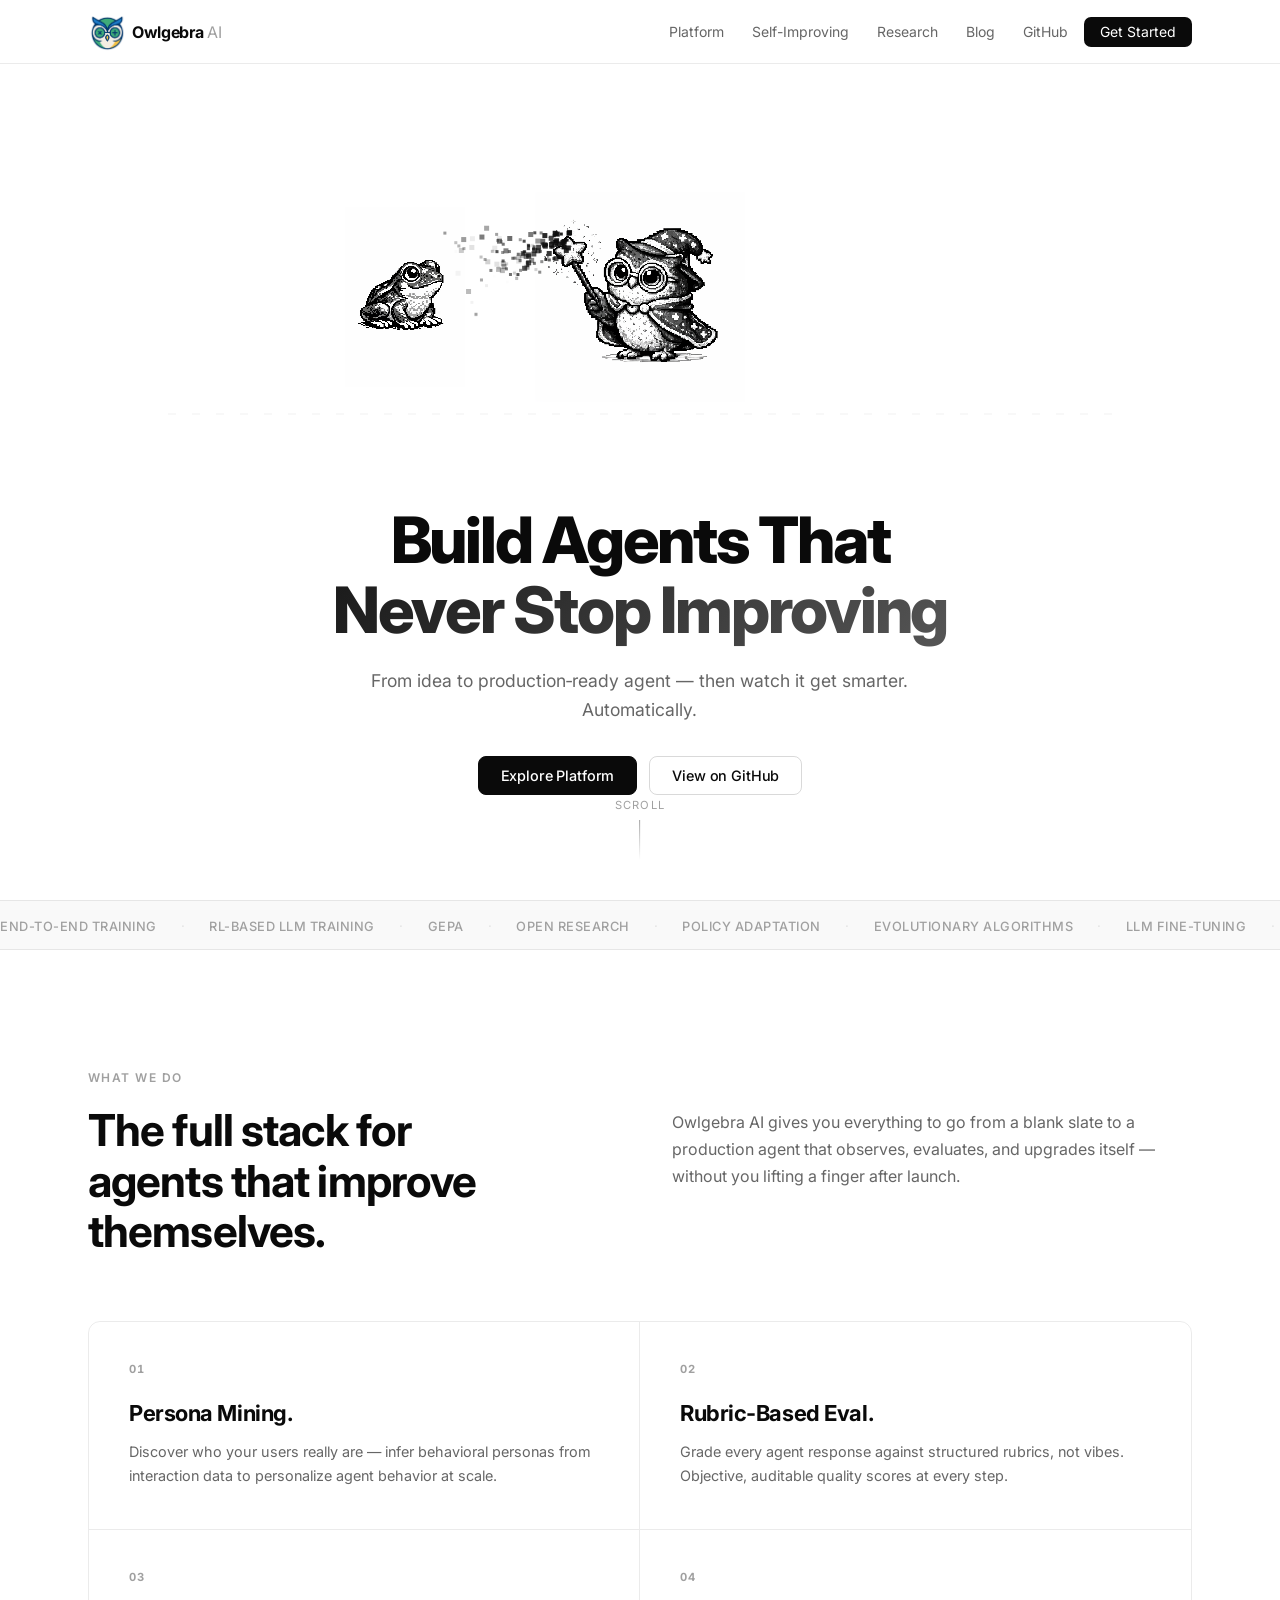
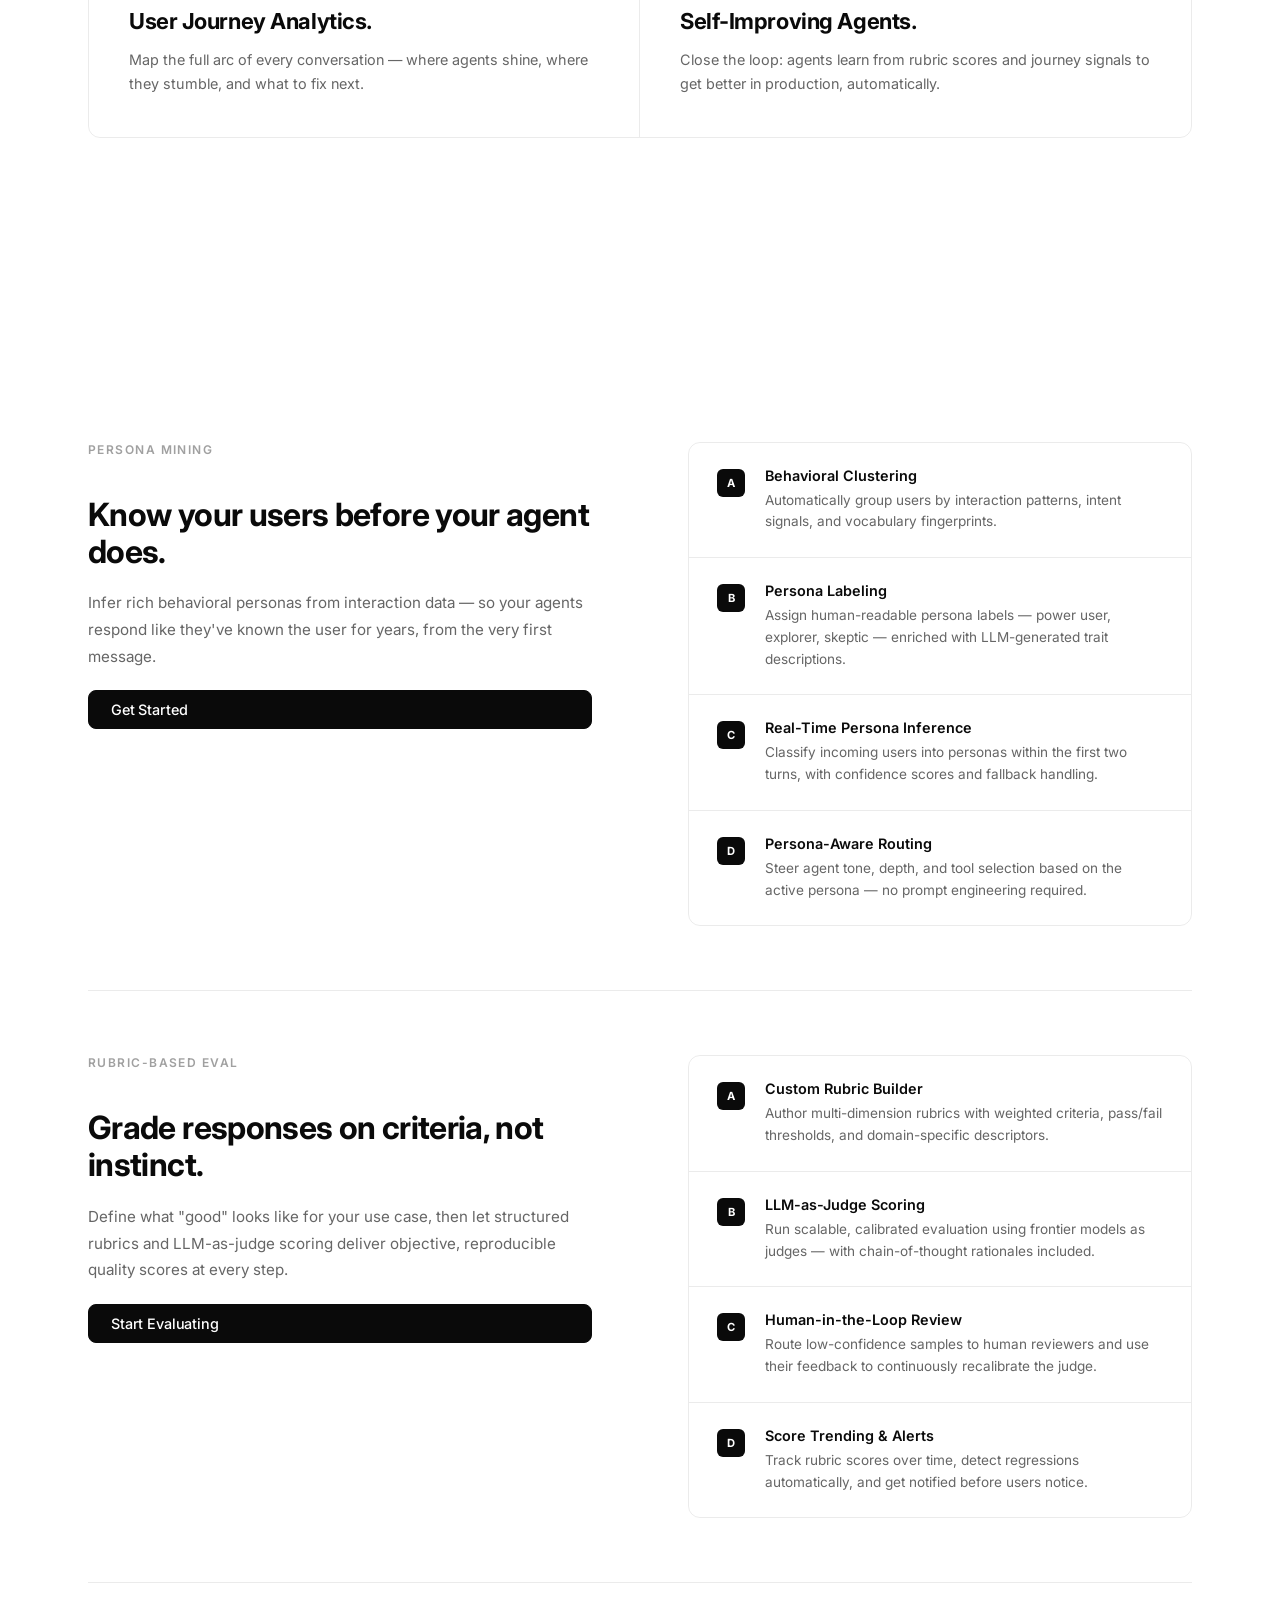
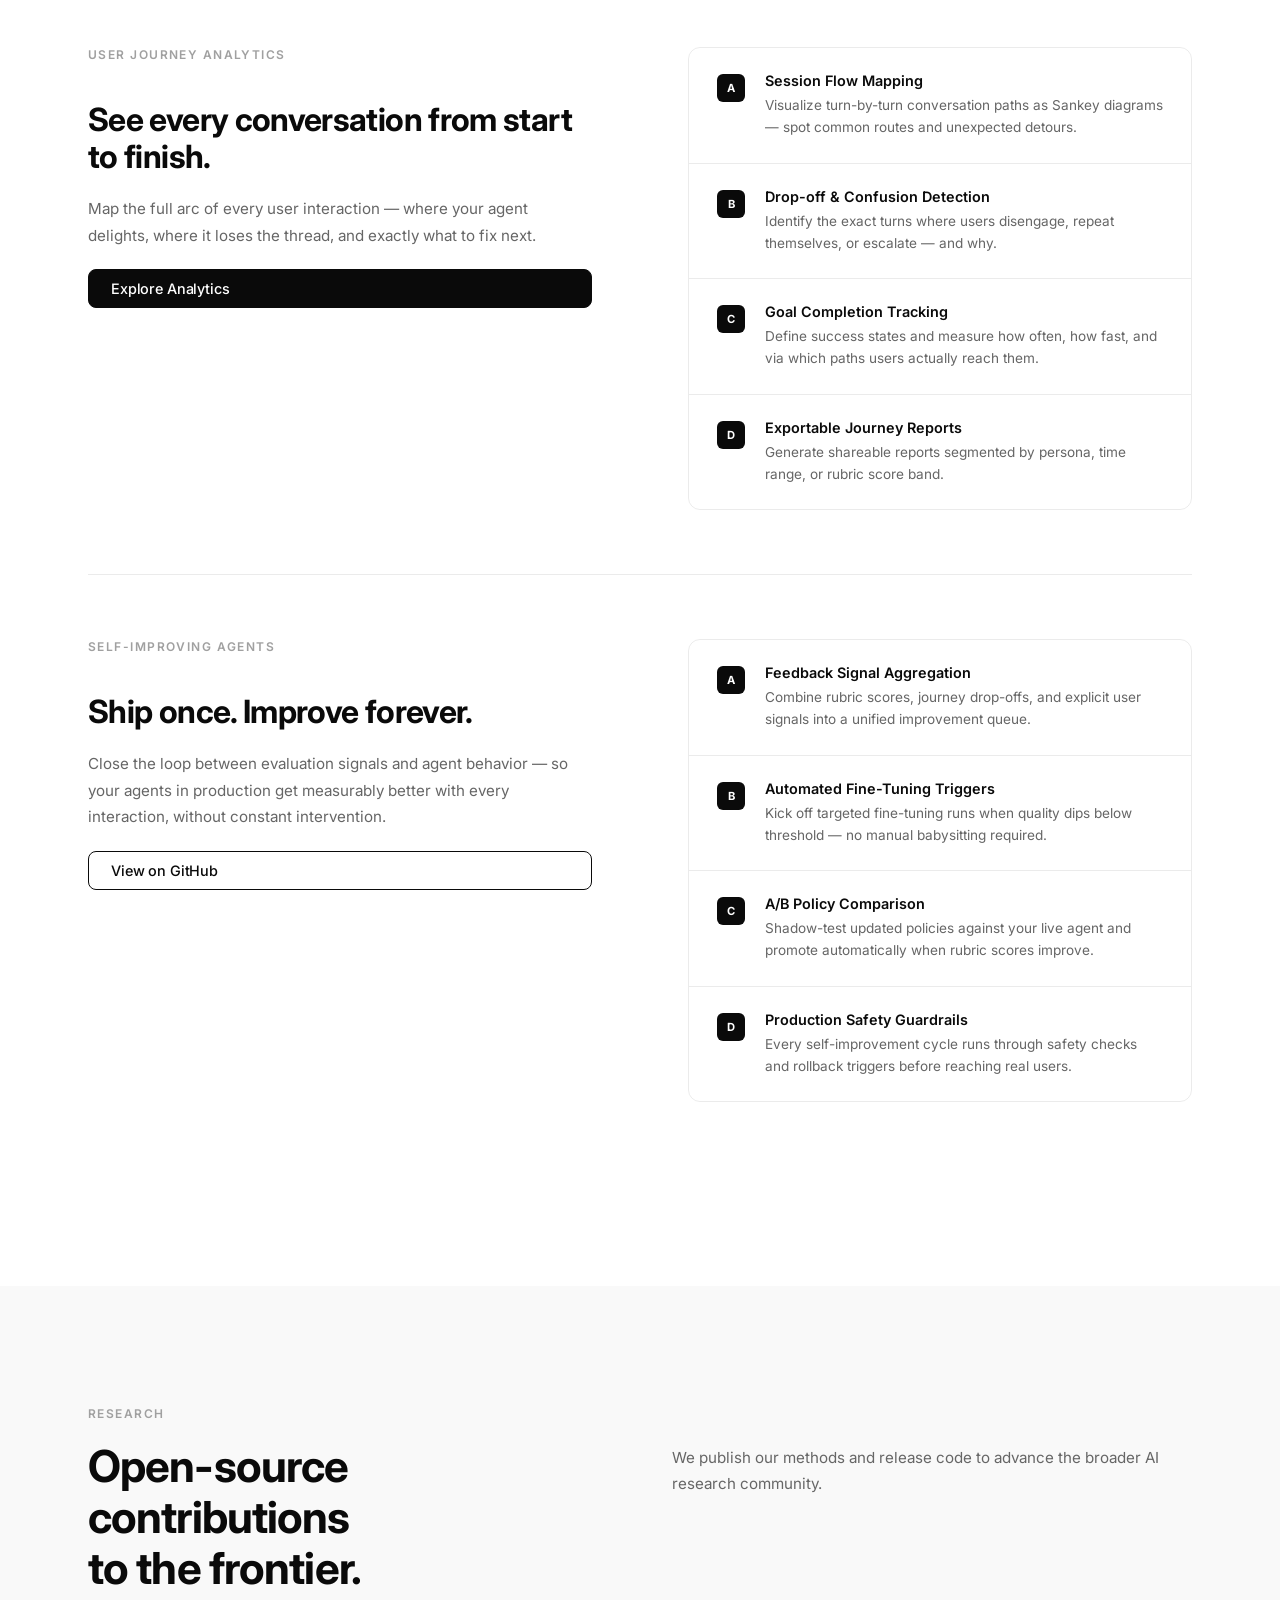
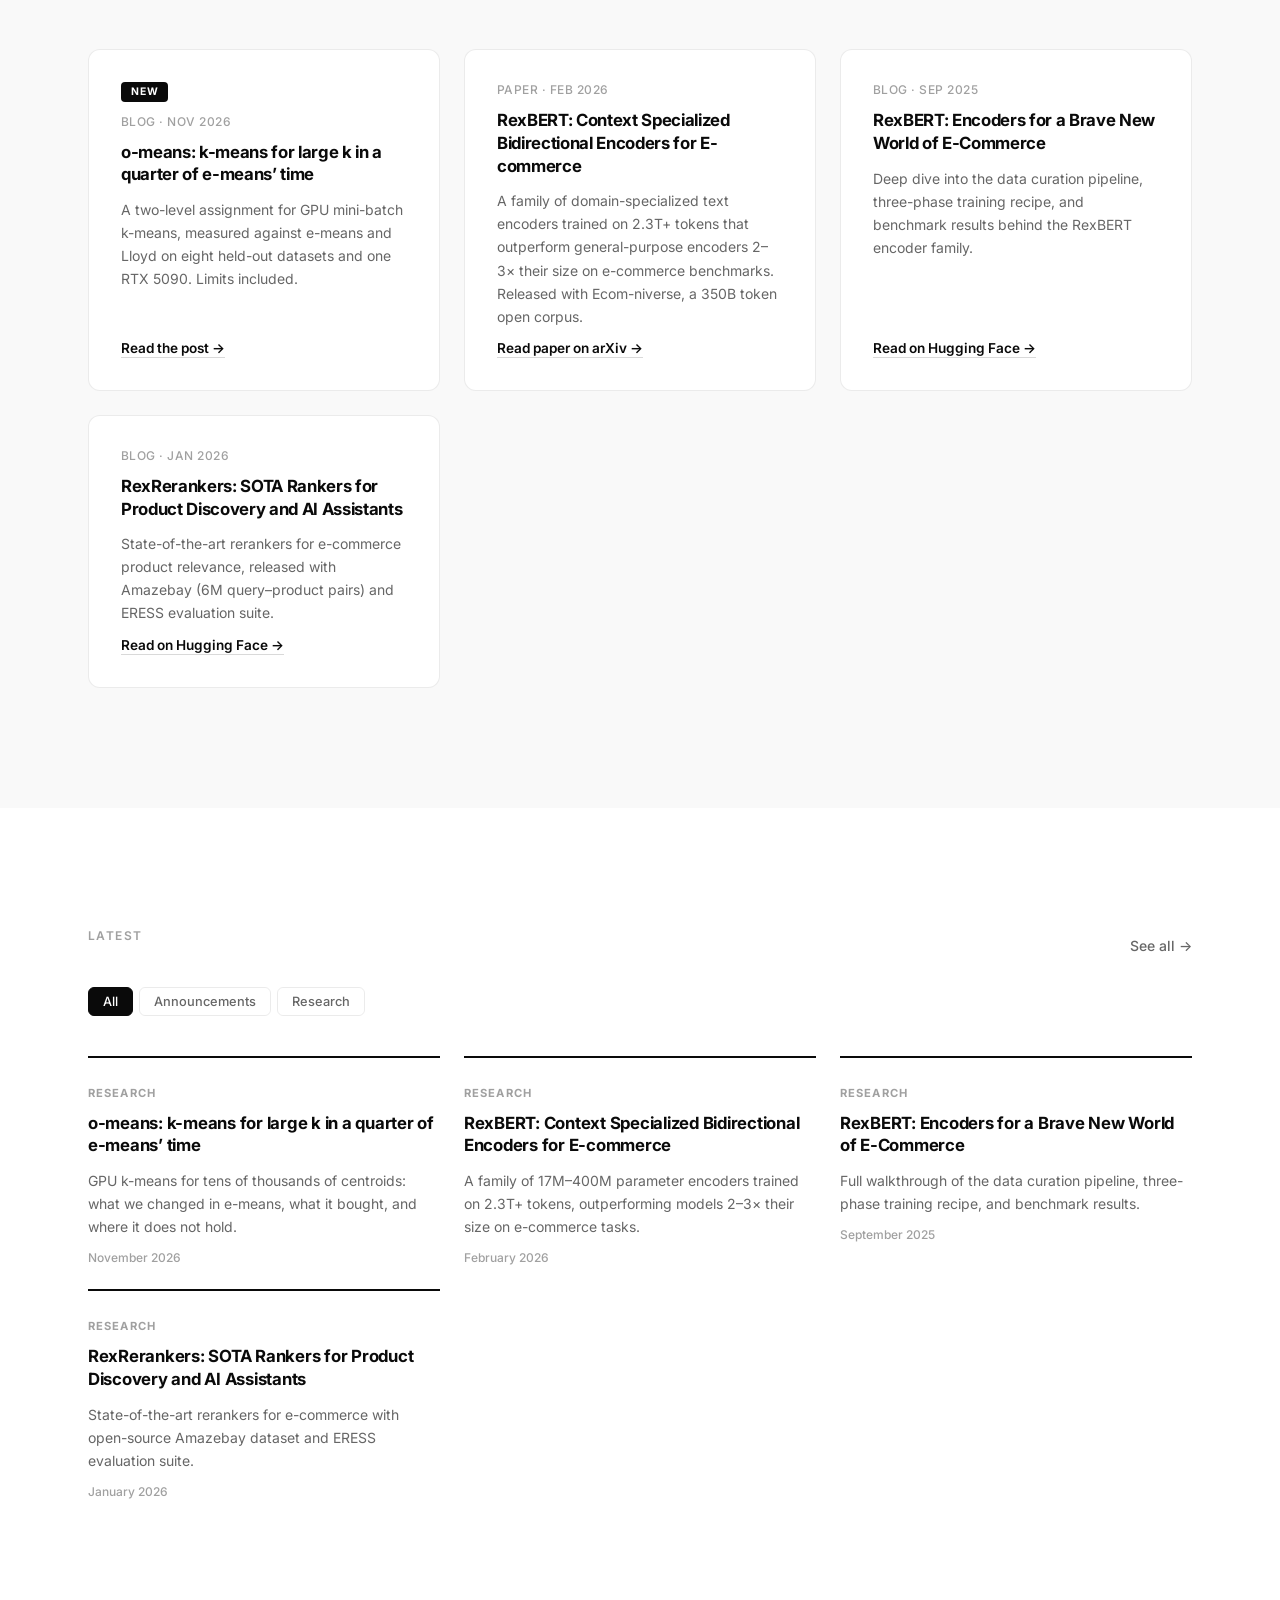
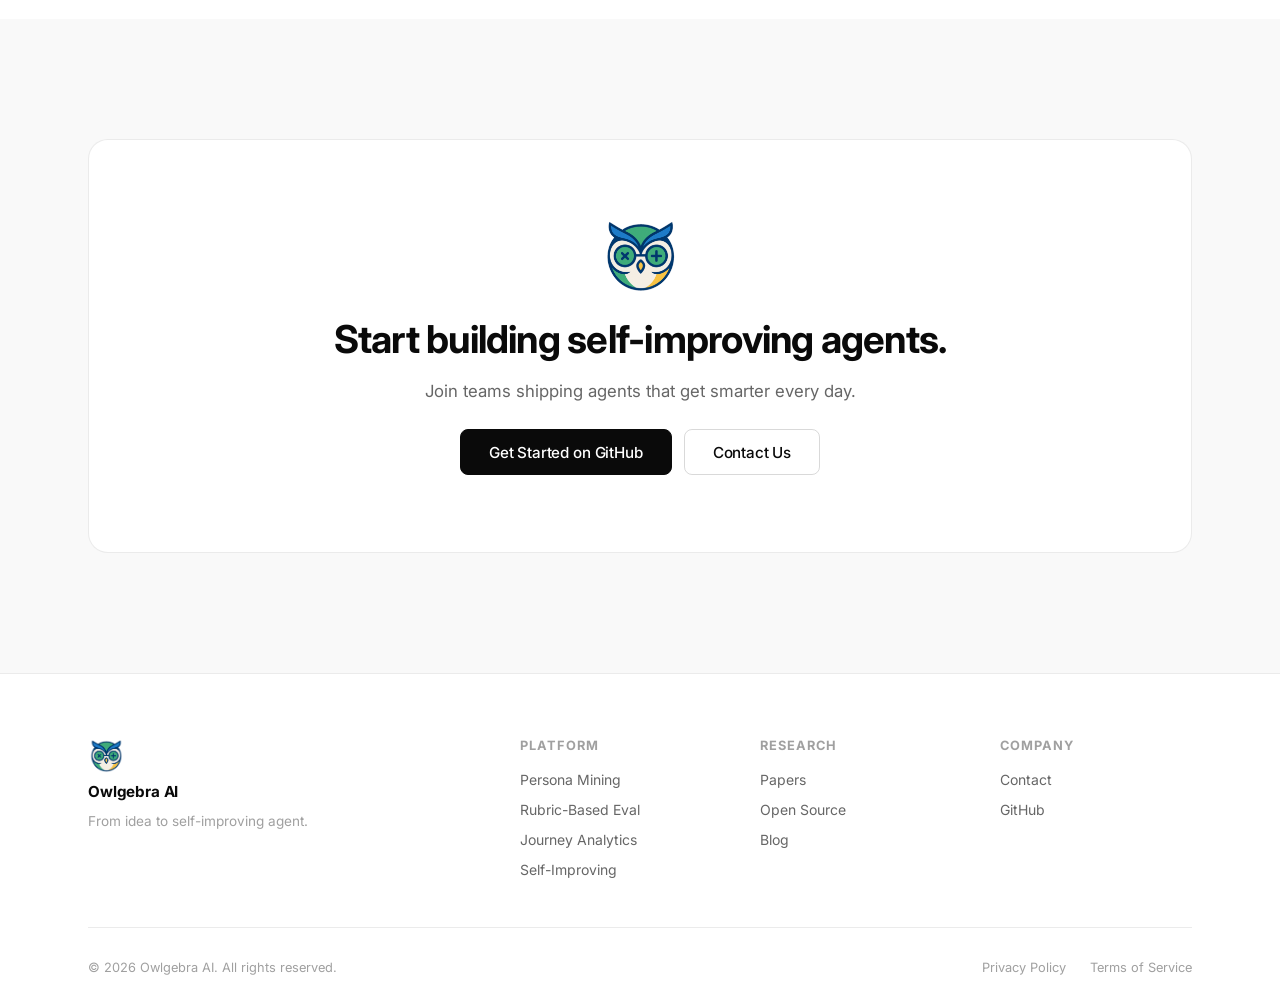
==== commit a20e916b: "Link the o-means post from the home page Adds it as the first research card, moves the NEW tag to it" ====
--- a/index.html
+++ b/index.html
@@ -340,6 +340,12 @@
       <div class="research__grid">
         <article class="research__card reveal">
           <div class="research__card-tag">NEW</div>
+          <div class="research__card-meta">Blog · Nov 2026</div>
+          <h3 class="research__card-title">o-means: k-means for large k in a quarter of e-means’ time</h3>
+          <p class="research__card-desc">A two-level assignment for GPU mini-batch k-means, measured against e-means and Lloyd on eight held-out datasets and one RTX 5090. Limits included.</p>
+          <a href="blog/o-means/" class="research__card-link">Read the post →</a>
+        </article>
+        <article class="research__card reveal">
           <div class="research__card-meta">Paper · Feb 2026</div>
           <h3 class="research__card-title">RexBERT: Context Specialized Bidirectional Encoders for E-commerce</h3>
           <p class="research__card-desc">A family of domain-specialized text encoders trained on 2.3T+ tokens that outperform general-purpose encoders 2–3× their size on e-commerce benchmarks. Released with Ecom-niverse, a 350B token open corpus.</p>
@@ -374,6 +380,14 @@
         <button class="blog__tab" data-filter="research">Research</button>
       </div>
       <div class="blog__grid">
+        <article class="blog__card reveal" data-category="research">
+          <a href="blog/o-means/">
+            <div class="blog__card-cat">research</div>
+            <h3>o-means: k-means for large k in a quarter of e-means’ time</h3>
+            <p>GPU k-means for tens of thousands of centroids: what we changed in e-means, what it bought, and where it does not hold.</p>
+            <span class="blog__card-date">November 2026</span>
+          </a>
+        </article>
         <article class="blog__card reveal" data-category="research">
           <a href="https://arxiv.org/abs/2602.04605" target="_blank" rel="noopener">
             <div class="blog__card-cat">research</div>
--- a/css/style.css
+++ b/css/style.css
@@ -346,7 +346,7 @@
 }
 .what__cards {
   display: grid;
-  grid-template-columns: repeat(3, 1fr);
+  grid-template-columns: repeat(2, 1fr);
   gap: 0;
   border: 1px solid var(--border);
   border-radius: var(--radius);
@@ -357,8 +357,11 @@
   position: relative;
   transition: background var(--transition);
 }
-.what__card:not(:last-child) {
+.what__card:nth-child(odd) {
   border-right: 1px solid var(--border);
+}
+.what__card:nth-child(-n+2) {
+  border-bottom: 1px solid var(--border);
 }
 .what__card:hover { background: var(--gray-50); }
 .what__card-num {
@@ -728,12 +731,8 @@
   .research__header p { grid-column: 1; }
 
   .what__cards {
-    grid-template-columns: 1fr;
+    grid-template-columns: repeat(2, 1fr);
     border-radius: var(--radius);
-  }
-  .what__card:not(:last-child) {
-    border-right: none;
-    border-bottom: 1px solid var(--border);
   }
 
   .platform__block {
@@ -789,6 +788,15 @@
   .what__cards {
     grid-template-columns: 1fr;
   }
+  .what__card:nth-child(odd) {
+    border-right: none;
+  }
+  .what__card:nth-child(-n+2) {
+    border-bottom: none;
+  }
+  .what__card:not(:last-child) {
+    border-bottom: 1px solid var(--border);
+  }
 
   .research__grid,
   .blog__grid {
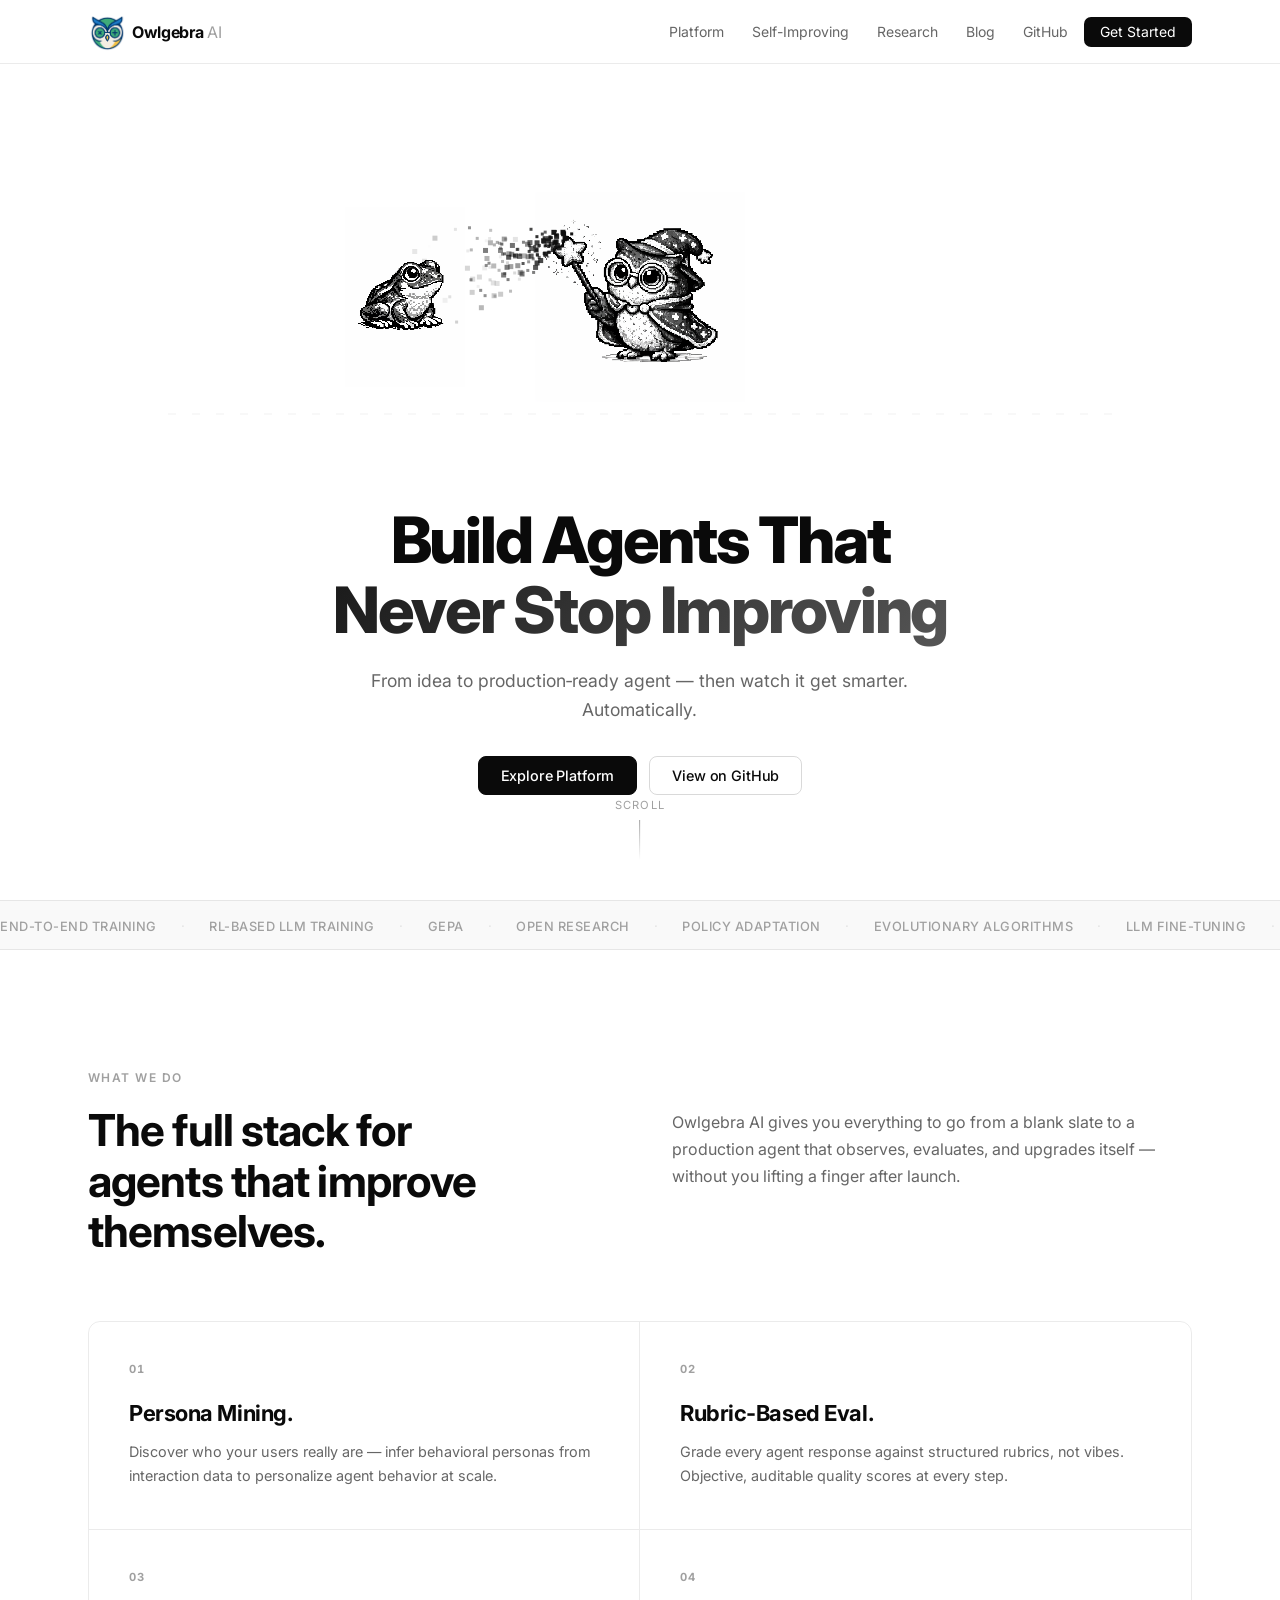
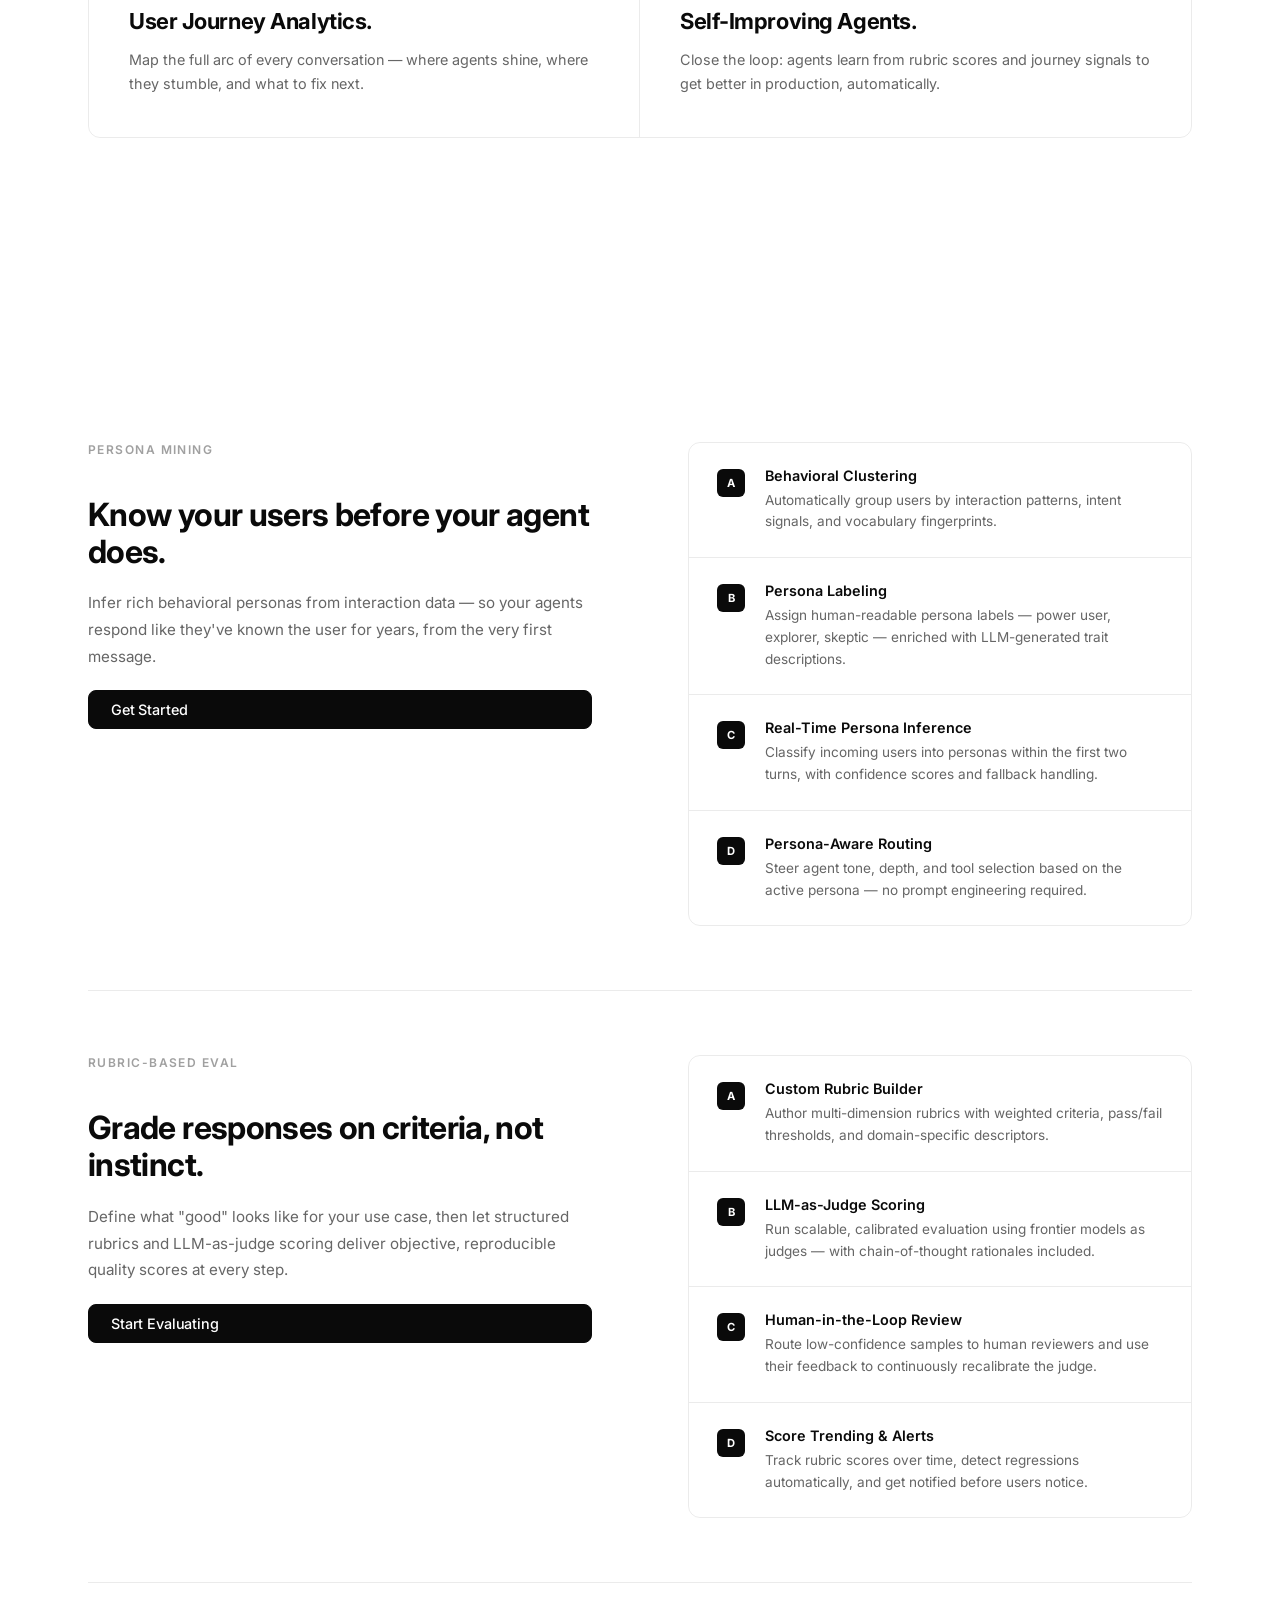
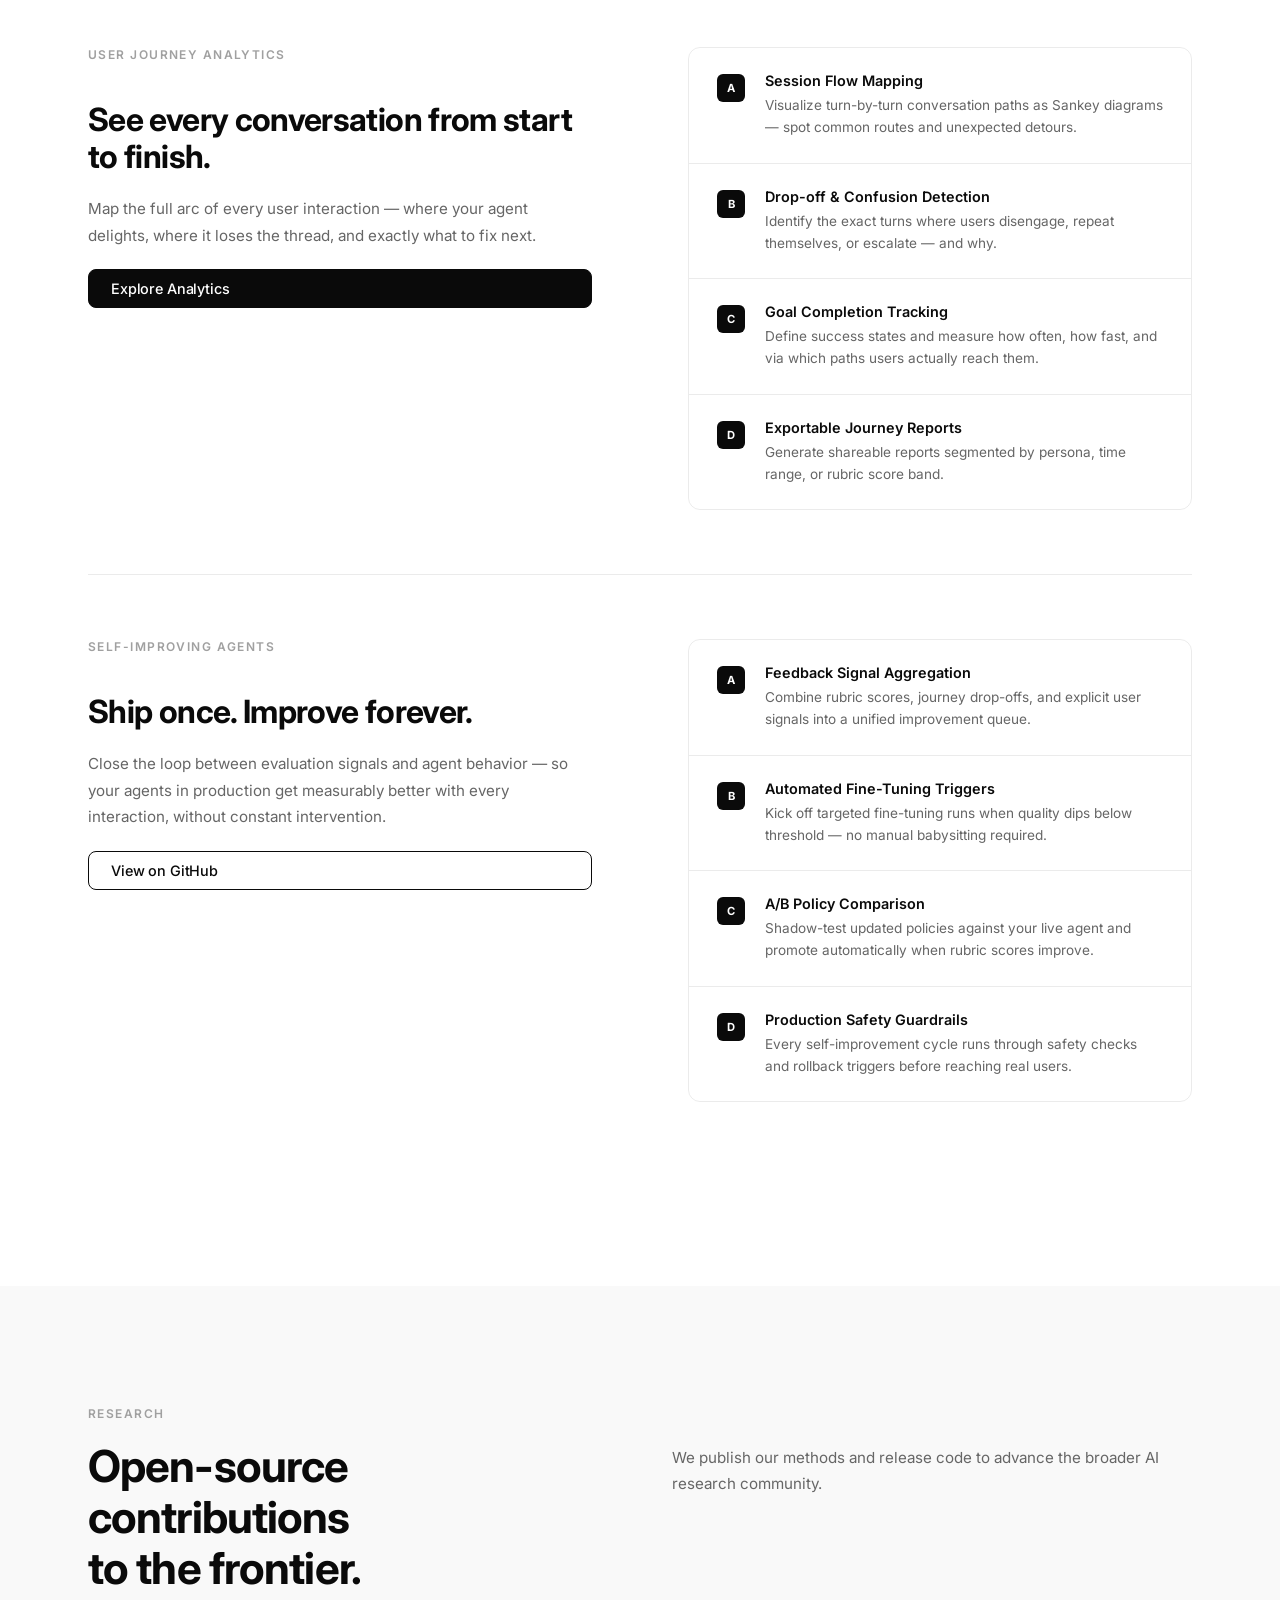
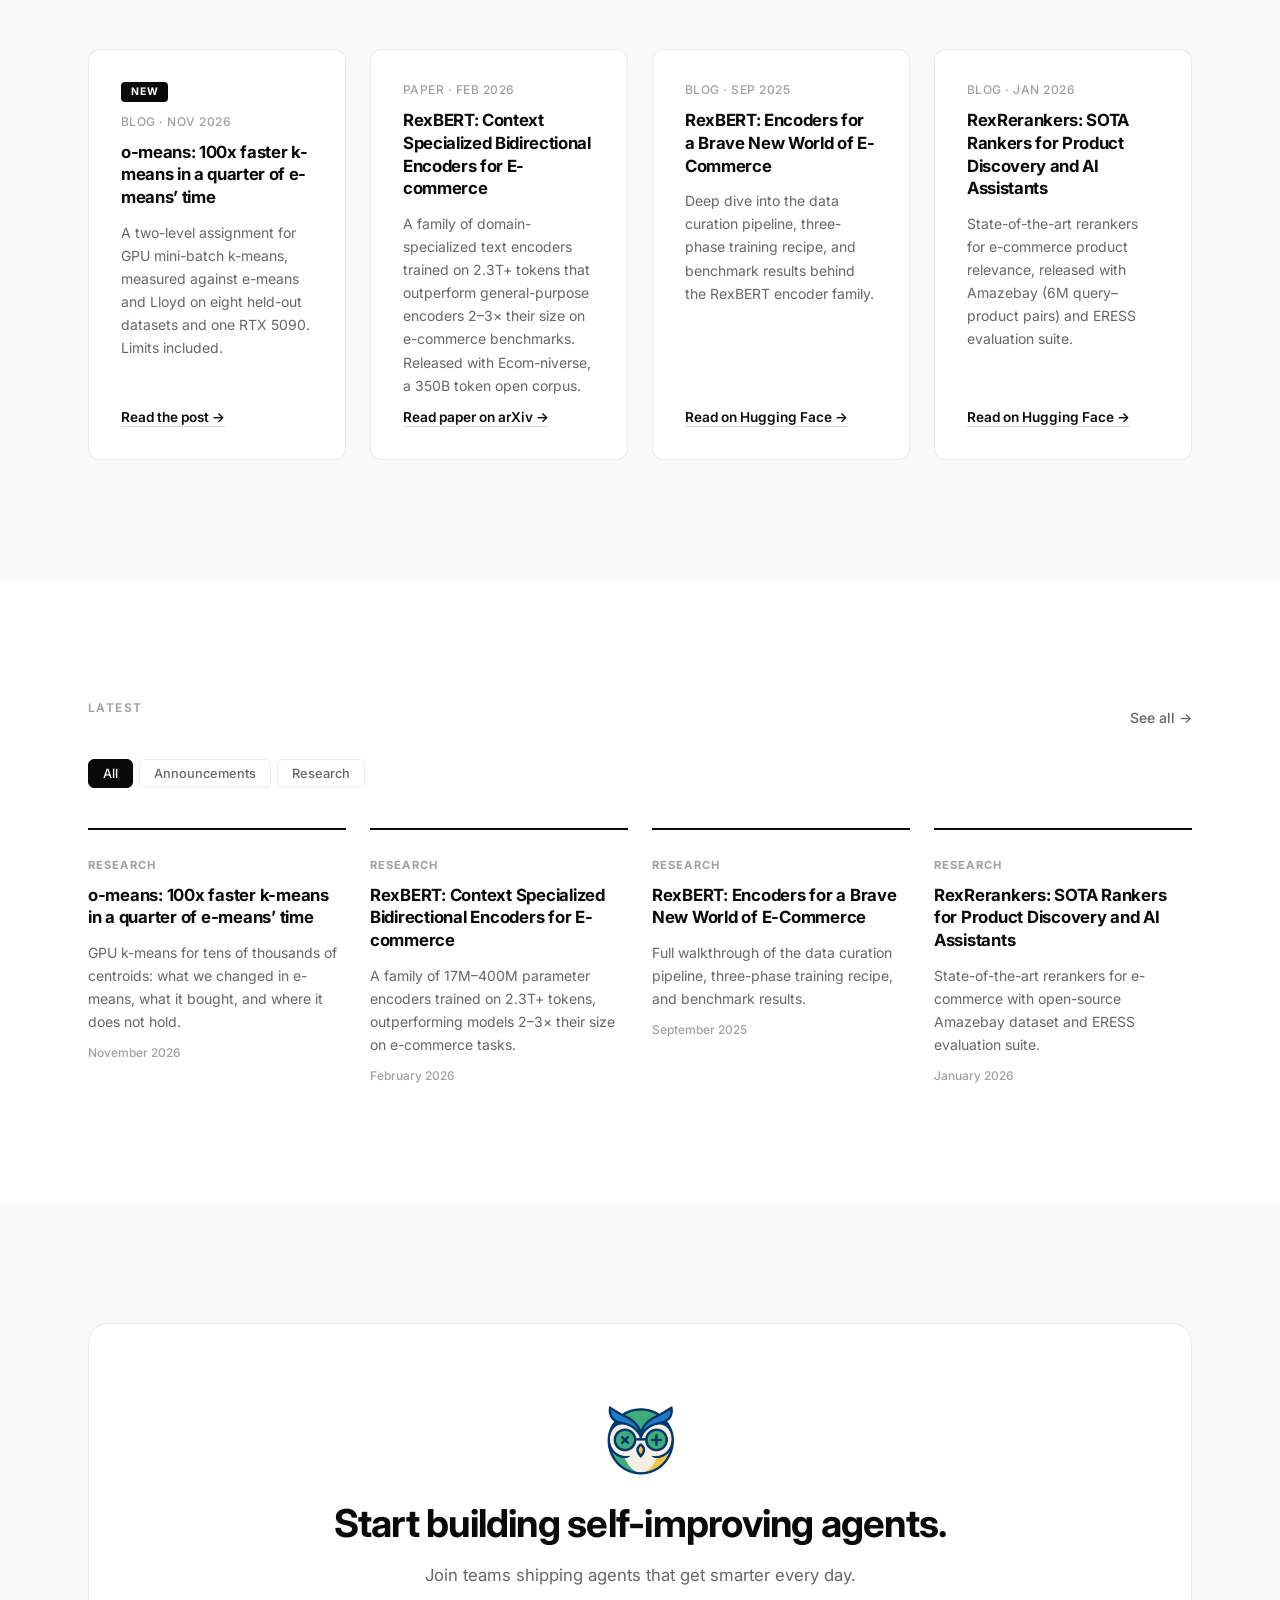
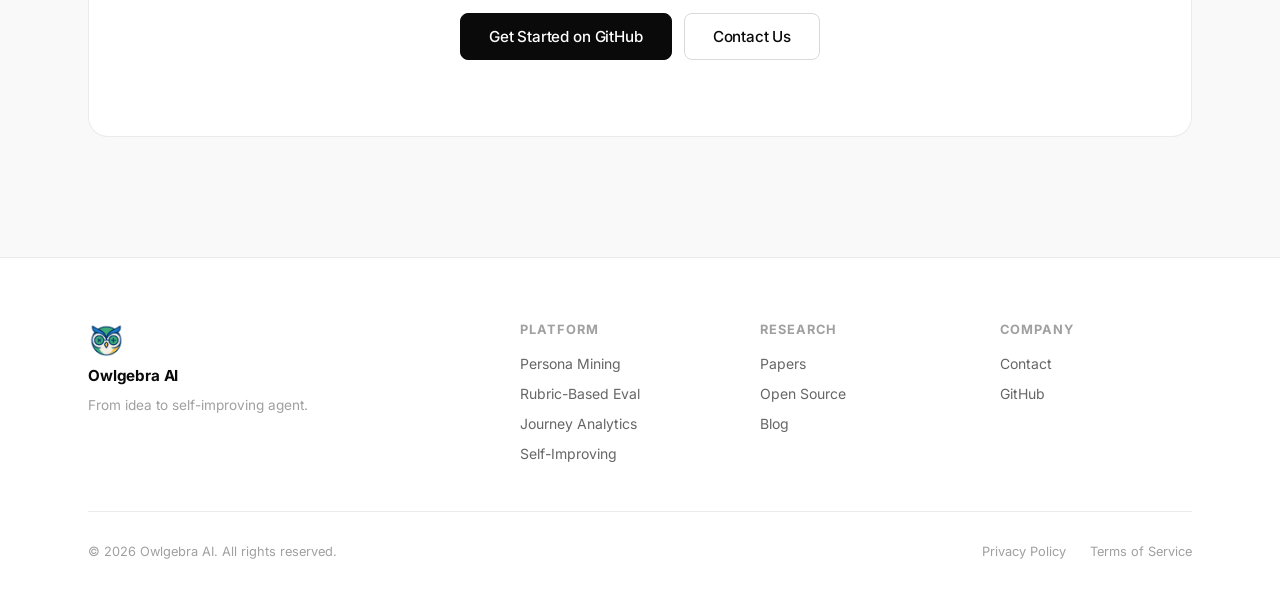
==== commit e2824986: "o-means post: rewrite, new figures and the paper New title and byline, rewritten opening and method " ====
--- a/index.html
+++ b/index.html
@@ -341,7 +341,7 @@
         <article class="research__card reveal">
           <div class="research__card-tag">NEW</div>
           <div class="research__card-meta">Blog · Nov 2026</div>
-          <h3 class="research__card-title">o-means: k-means for large k in a quarter of e-means’ time</h3>
+          <h3 class="research__card-title">o-means: 100x faster k-means in a quarter of e-means’ time</h3>
           <p class="research__card-desc">A two-level assignment for GPU mini-batch k-means, measured against e-means and Lloyd on eight held-out datasets and one RTX 5090. Limits included.</p>
           <a href="blog/o-means/" class="research__card-link">Read the post →</a>
         </article>
@@ -383,7 +383,7 @@
         <article class="blog__card reveal" data-category="research">
           <a href="blog/o-means/">
             <div class="blog__card-cat">research</div>
-            <h3>o-means: k-means for large k in a quarter of e-means’ time</h3>
+            <h3>o-means: 100x faster k-means in a quarter of e-means’ time</h3>
             <p>GPU k-means for tens of thousands of centroids: what we changed in e-means, what it bought, and where it does not hold.</p>
             <span class="blog__card-date">November 2026</span>
           </a>
--- a/css/style.css
+++ b/css/style.css
@@ -718,6 +718,20 @@
 
 /* ── RESPONSIVE ──────────────────────────────────────────────── */
 
+/* Four cards: four per row on wide screens, two per row below that */
+@media (min-width: 1200px) {
+  .research__grid,
+  .blog__grid {
+    grid-template-columns: repeat(4, 1fr);
+  }
+}
+@media (min-width: 1024px) and (max-width: 1199px) {
+  .research__grid,
+  .blog__grid {
+    grid-template-columns: repeat(2, 1fr);
+  }
+}
+
 /* Tablet: 768px–1023px */
 @media (max-width: 1023px) {
   :root { --section-pad: 80px 0; }
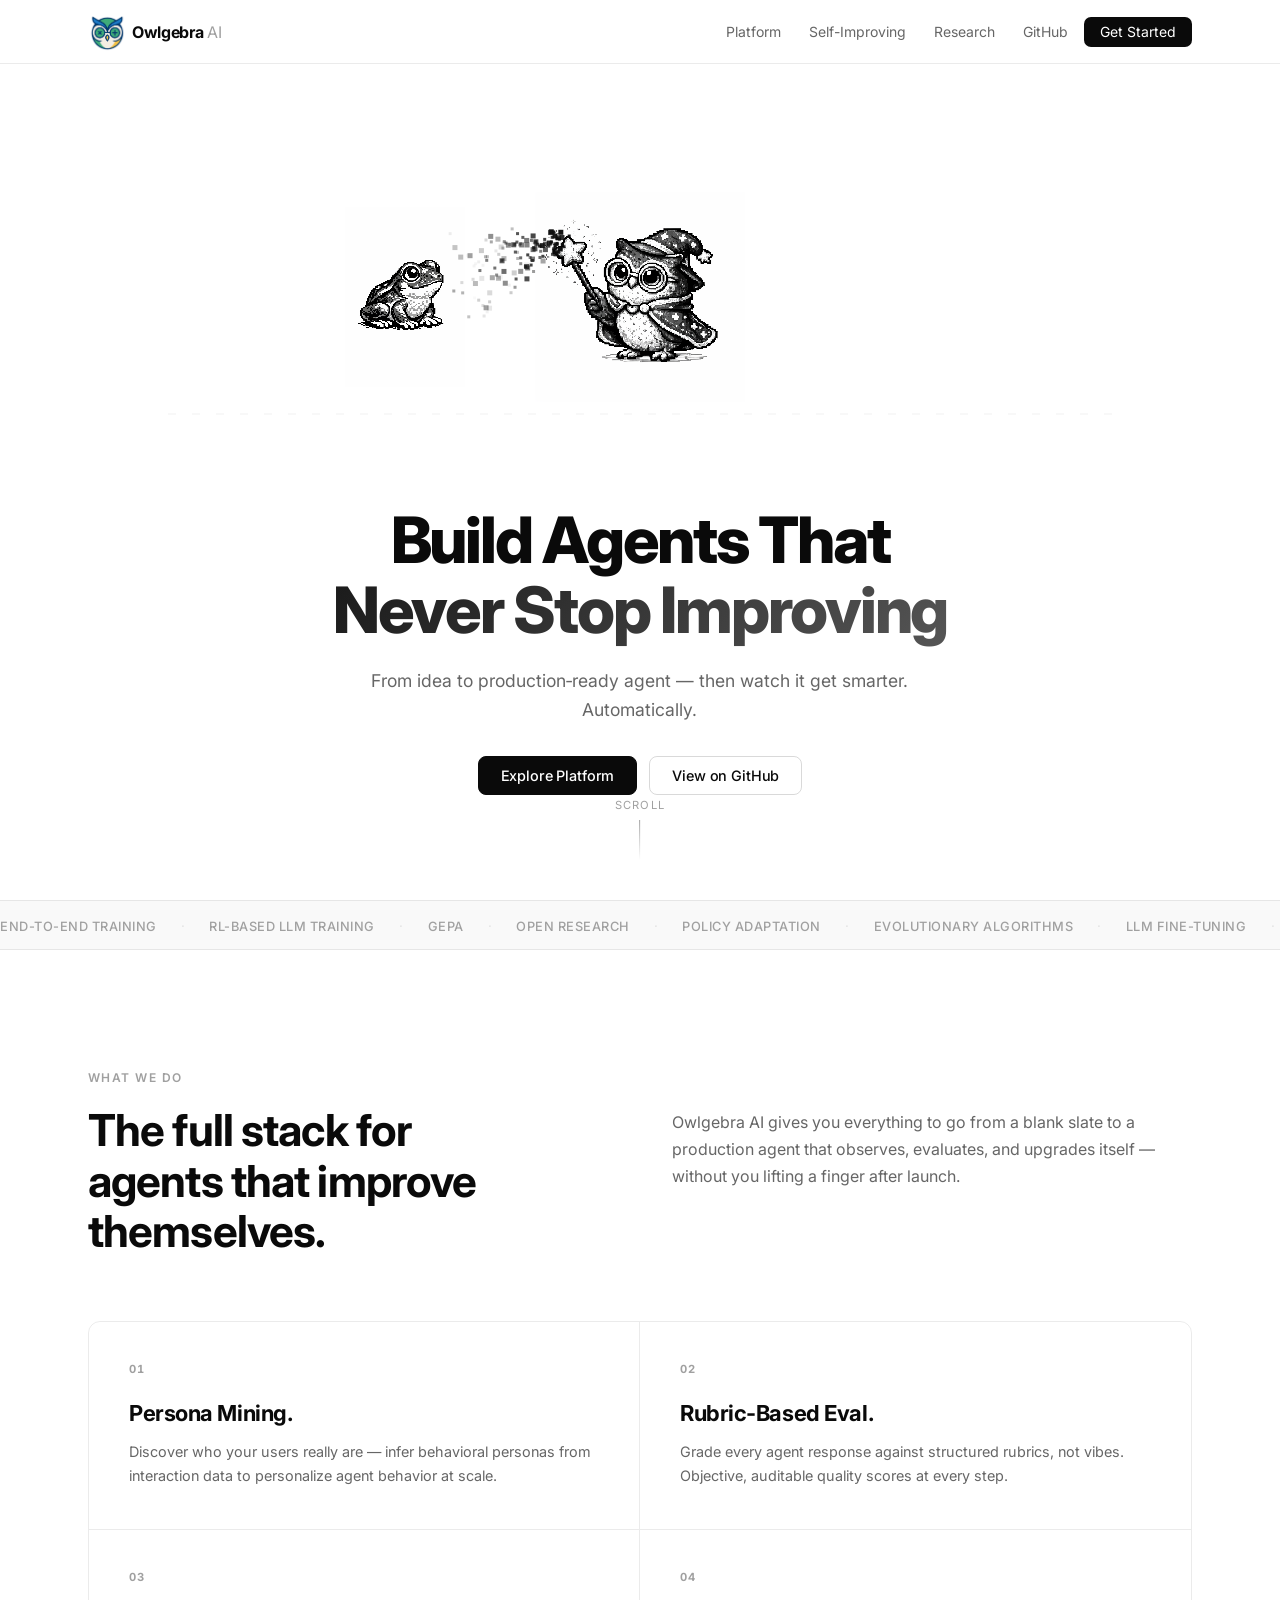
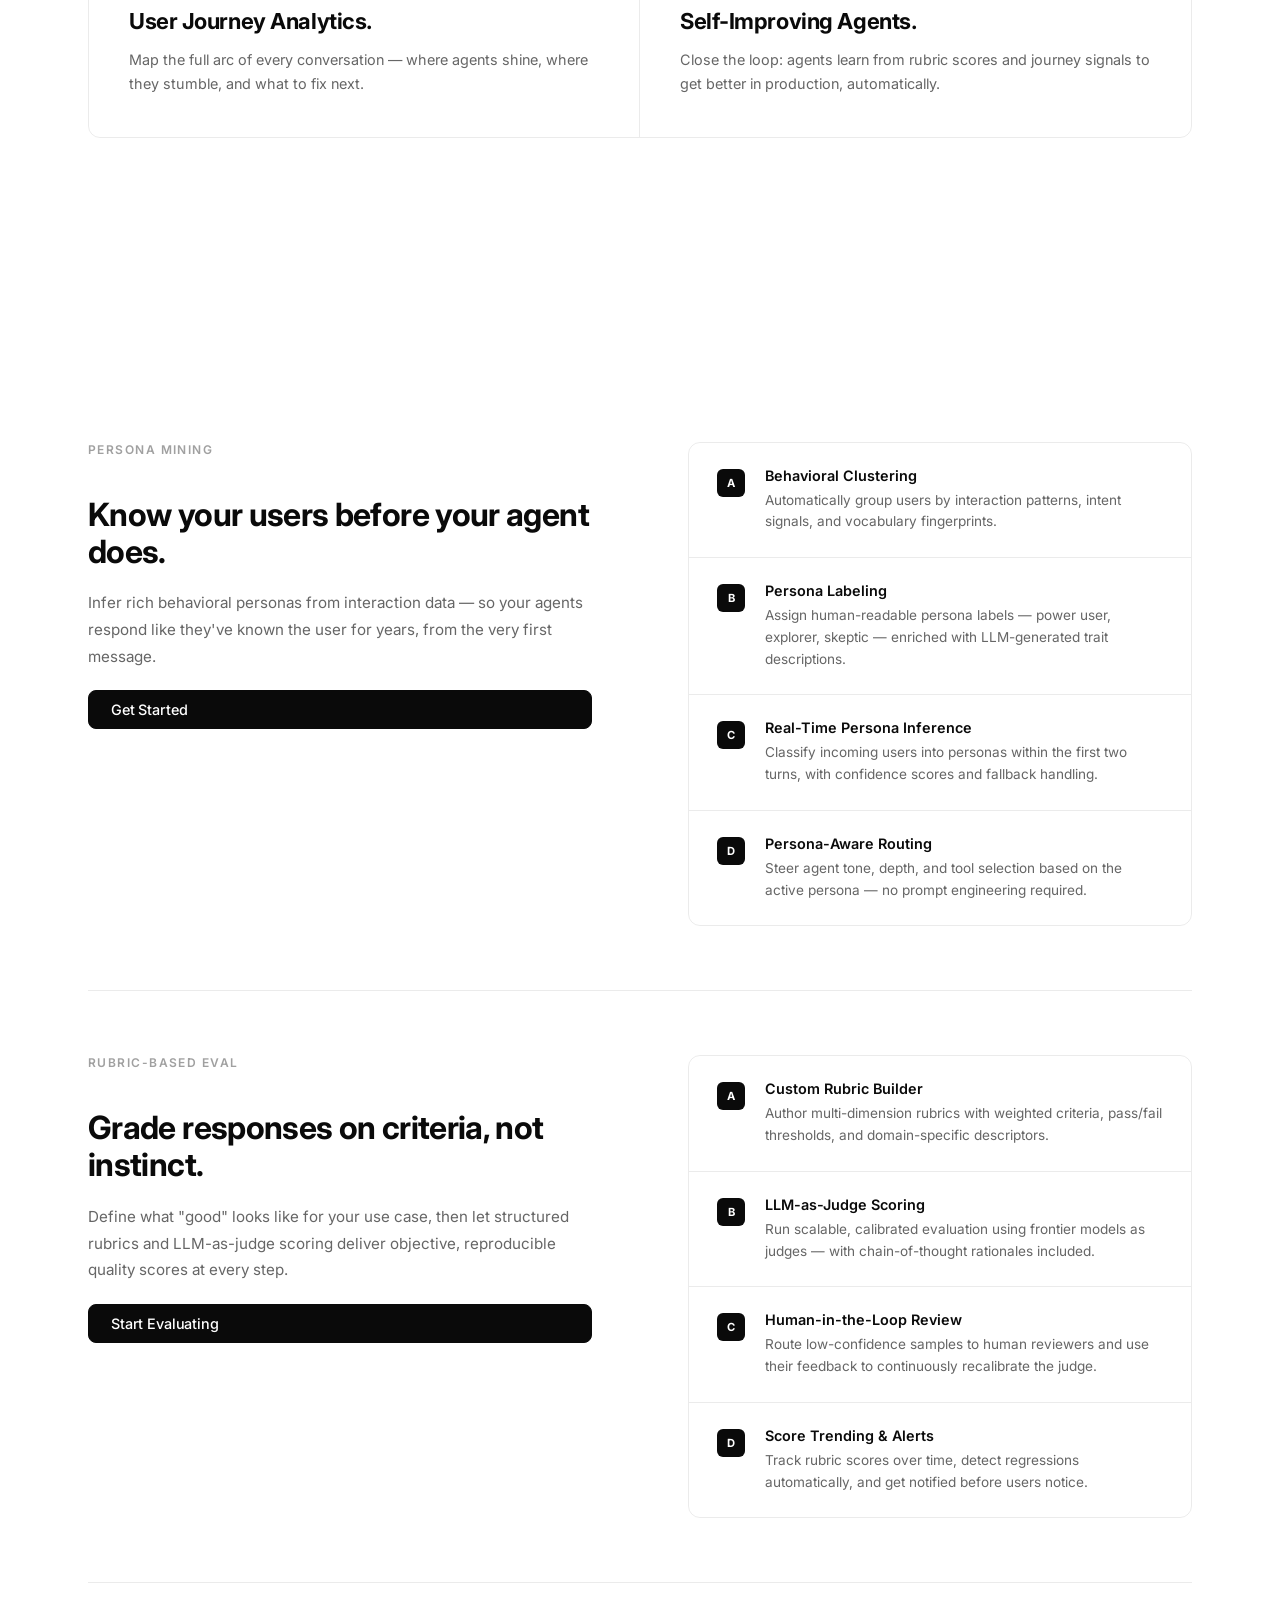
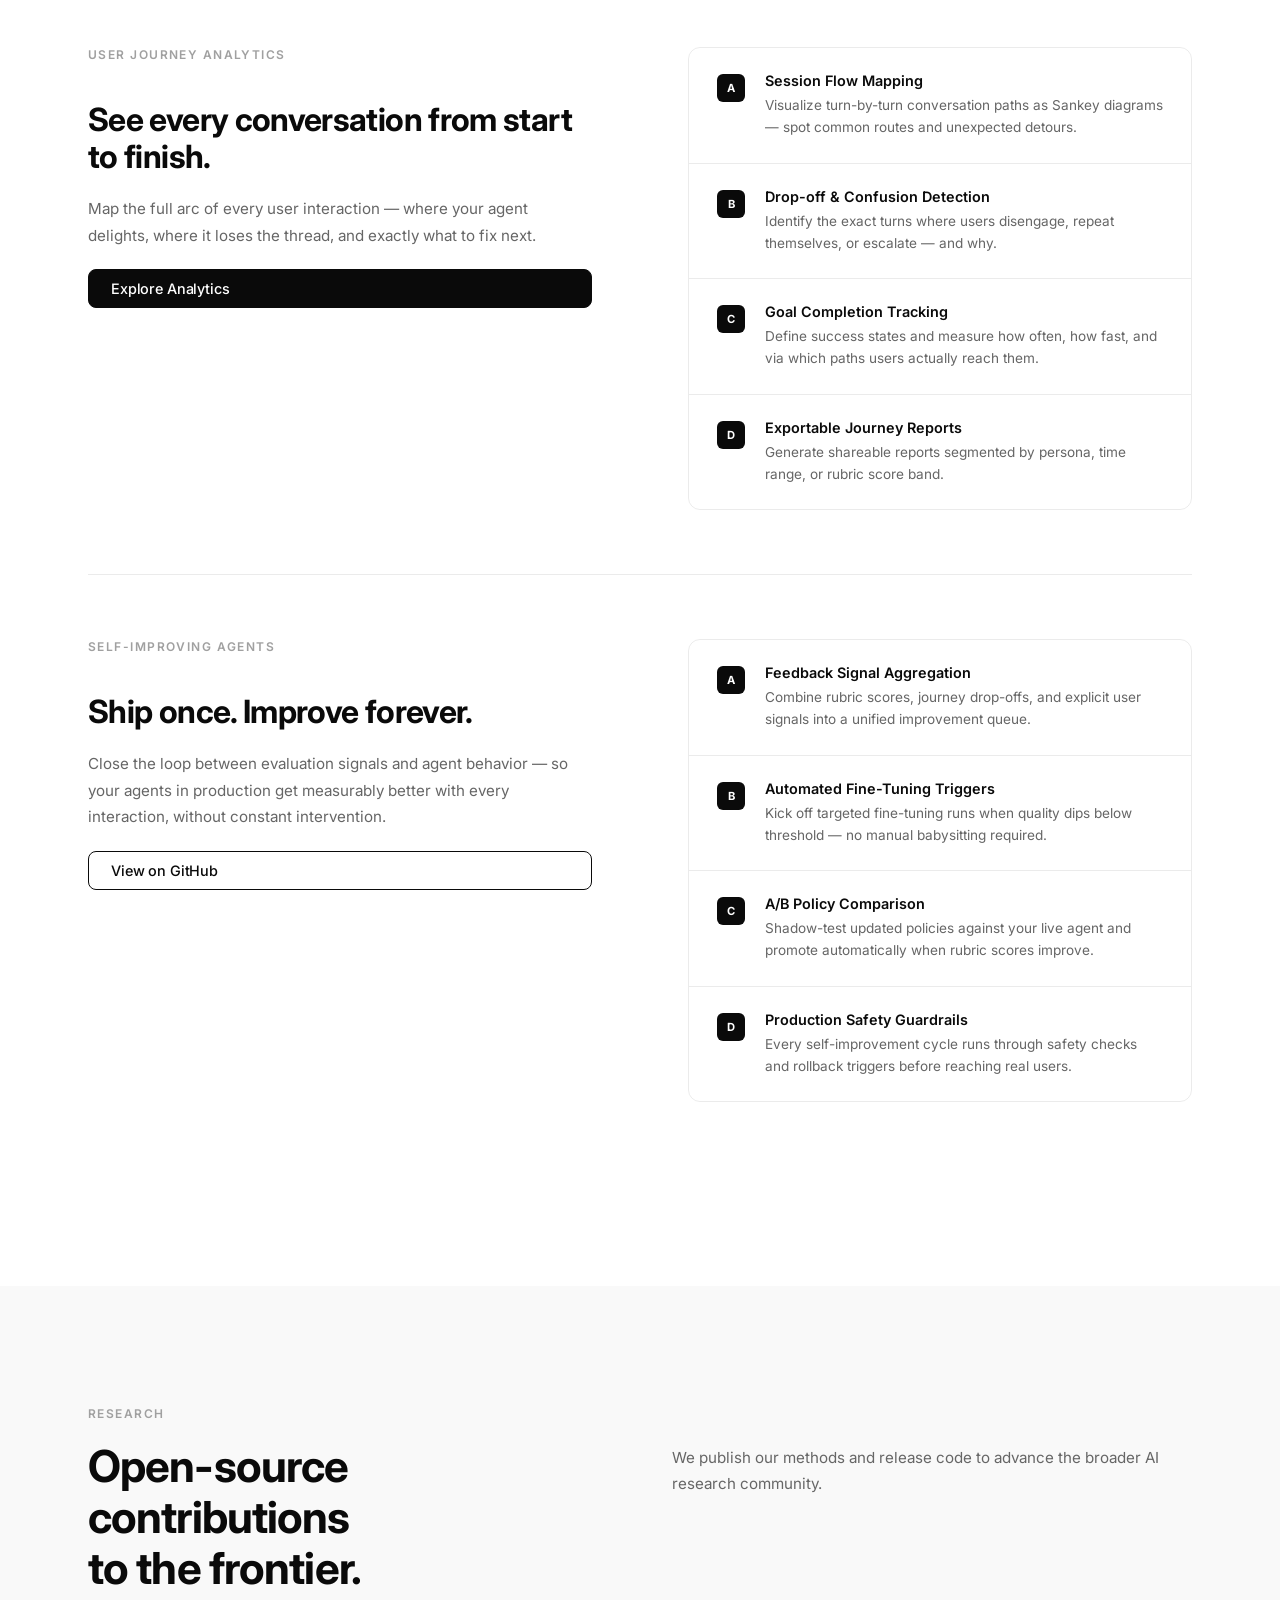
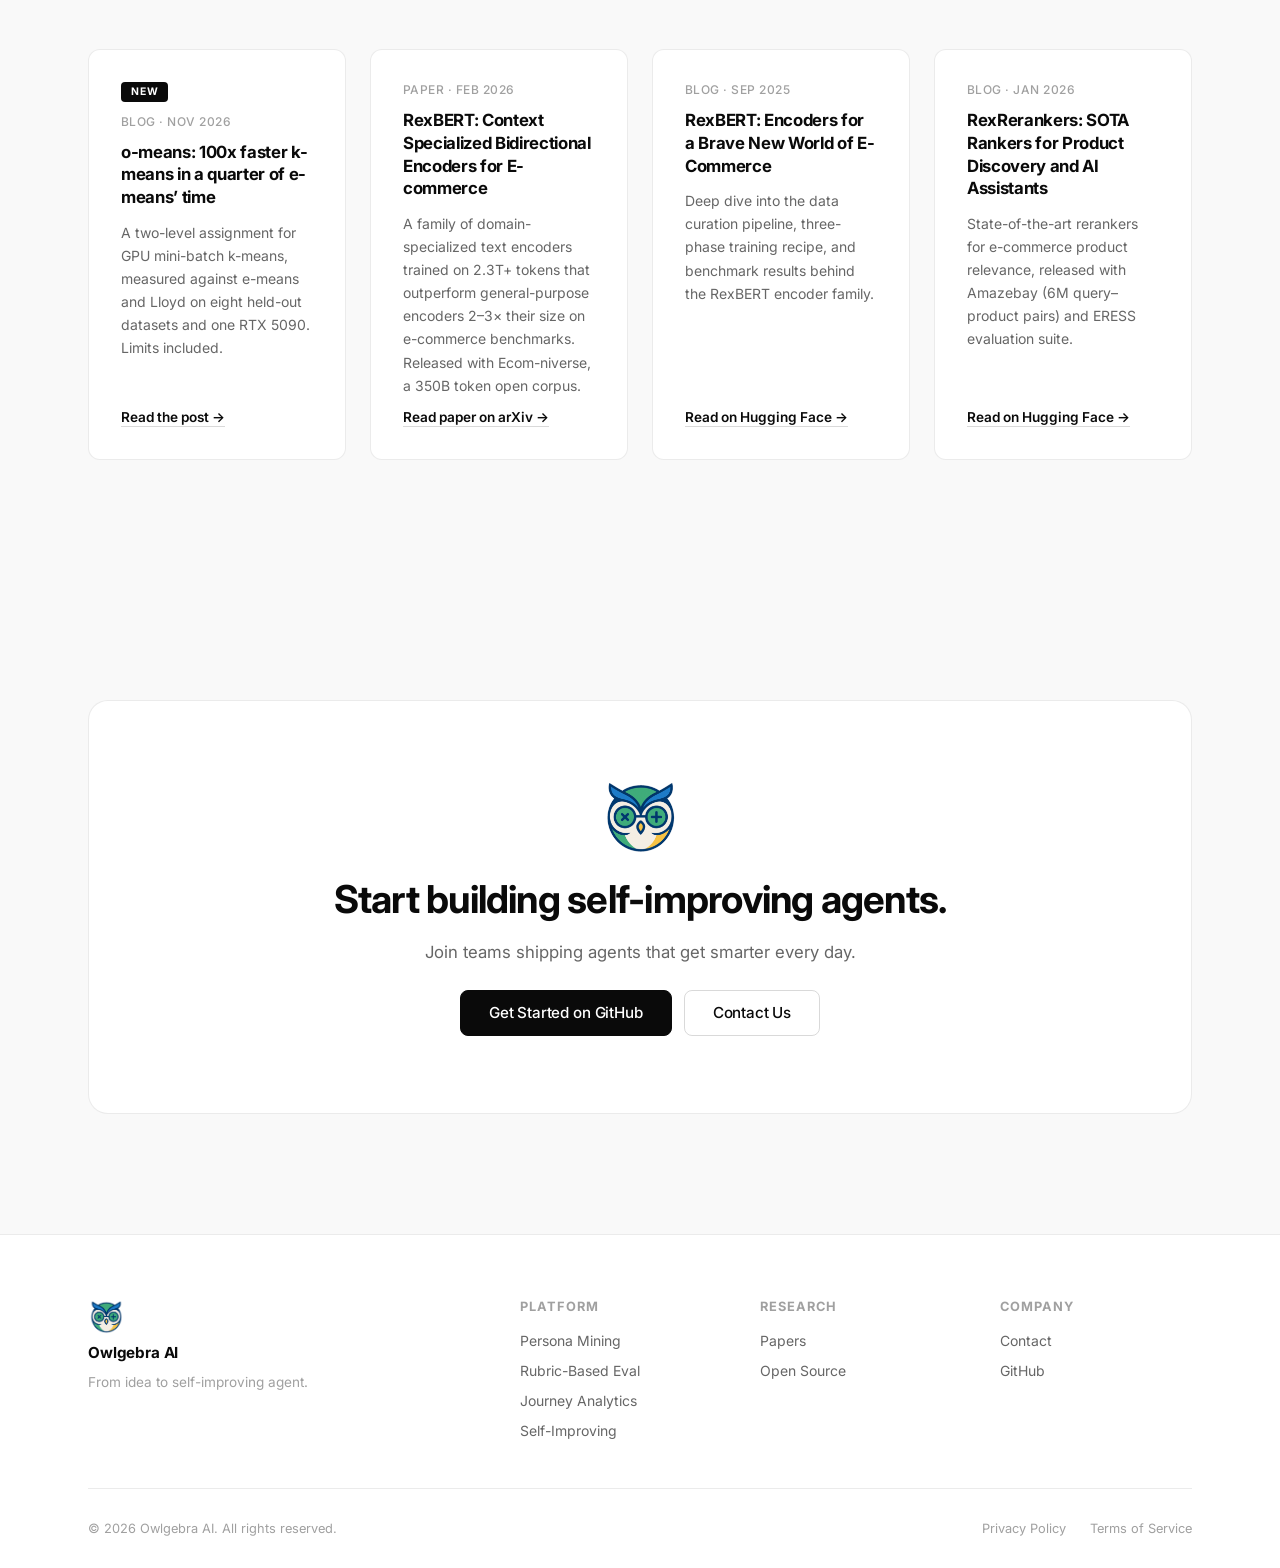
==== commit 151a90f9: "Home page: keep Research, remove the duplicate Blog section and its links" ====
--- a/index.html
+++ b/index.html
@@ -29,7 +29,6 @@
         <li><a href="#platform">Platform</a></li>
         <li><a href="#self-improving">Self-Improving</a></li>
         <li><a href="#research">Research</a></li>
-        <li><a href="#blog">Blog</a></li>
         <li><a href="https://github.com/owlgebra-ai" target="_blank" rel="noopener">GitHub</a></li>
         <li><a href="#contact" class="nav__cta">Get Started</a></li>
       </ul>
@@ -367,55 +366,6 @@
     </div>
   </section>
 
-  <!-- BLOG TEASER -->
-  <section class="section blog" id="blog">
-    <div class="container">
-      <div class="blog__header reveal">
-        <div class="section-label">Latest</div>
-        <a href="#" class="blog__see-all">See all →</a>
-      </div>
-      <div class="blog__tabs reveal">
-        <button class="blog__tab active" data-filter="all">All</button>
-        <button class="blog__tab" data-filter="announcements">Announcements</button>
-        <button class="blog__tab" data-filter="research">Research</button>
-      </div>
-      <div class="blog__grid">
-        <article class="blog__card reveal" data-category="research">
-          <a href="blog/o-means/">
-            <div class="blog__card-cat">research</div>
-            <h3>o-means: 100x faster k-means in a quarter of e-means’ time</h3>
-            <p>GPU k-means for tens of thousands of centroids: what we changed in e-means, what it bought, and where it does not hold.</p>
-            <span class="blog__card-date">November 2026</span>
-          </a>
-        </article>
-        <article class="blog__card reveal" data-category="research">
-          <a href="https://arxiv.org/abs/2602.04605" target="_blank" rel="noopener">
-            <div class="blog__card-cat">research</div>
-            <h3>RexBERT: Context Specialized Bidirectional Encoders for E-commerce</h3>
-            <p>A family of 17M–400M parameter encoders trained on 2.3T+ tokens, outperforming models 2–3× their size on e-commerce tasks.</p>
-            <span class="blog__card-date">February 2026</span>
-          </a>
-        </article>
-        <article class="blog__card reveal" data-category="research">
-          <a href="https://huggingface.co/blog/thebajajra/rexbert-encoders" target="_blank" rel="noopener">
-            <div class="blog__card-cat">research</div>
-            <h3>RexBERT: Encoders for a Brave New World of E-Commerce</h3>
-            <p>Full walkthrough of the data curation pipeline, three-phase training recipe, and benchmark results.</p>
-            <span class="blog__card-date">September 2025</span>
-          </a>
-        </article>
-        <article class="blog__card reveal" data-category="research">
-          <a href="https://huggingface.co/blog/thebajajra/rexrerankers" target="_blank" rel="noopener">
-            <div class="blog__card-cat">research</div>
-            <h3>RexRerankers: SOTA Rankers for Product Discovery and AI Assistants</h3>
-            <p>State-of-the-art rerankers for e-commerce with open-source Amazebay dataset and ERESS evaluation suite.</p>
-            <span class="blog__card-date">January 2026</span>
-          </a>
-        </article>
-      </div>
-    </div>
-  </section>
-
   <!-- CTA -->
   <section class="section cta-section" id="contact">
     <div class="container">
@@ -454,7 +404,6 @@
           <ul>
             <li><a href="#research">Papers</a></li>
             <li><a href="https://github.com/owlgebra-ai" target="_blank" rel="noopener">Open Source</a></li>
-            <li><a href="#blog">Blog</a></li>
           </ul>
         </div>
         <div class="footer__links-group">
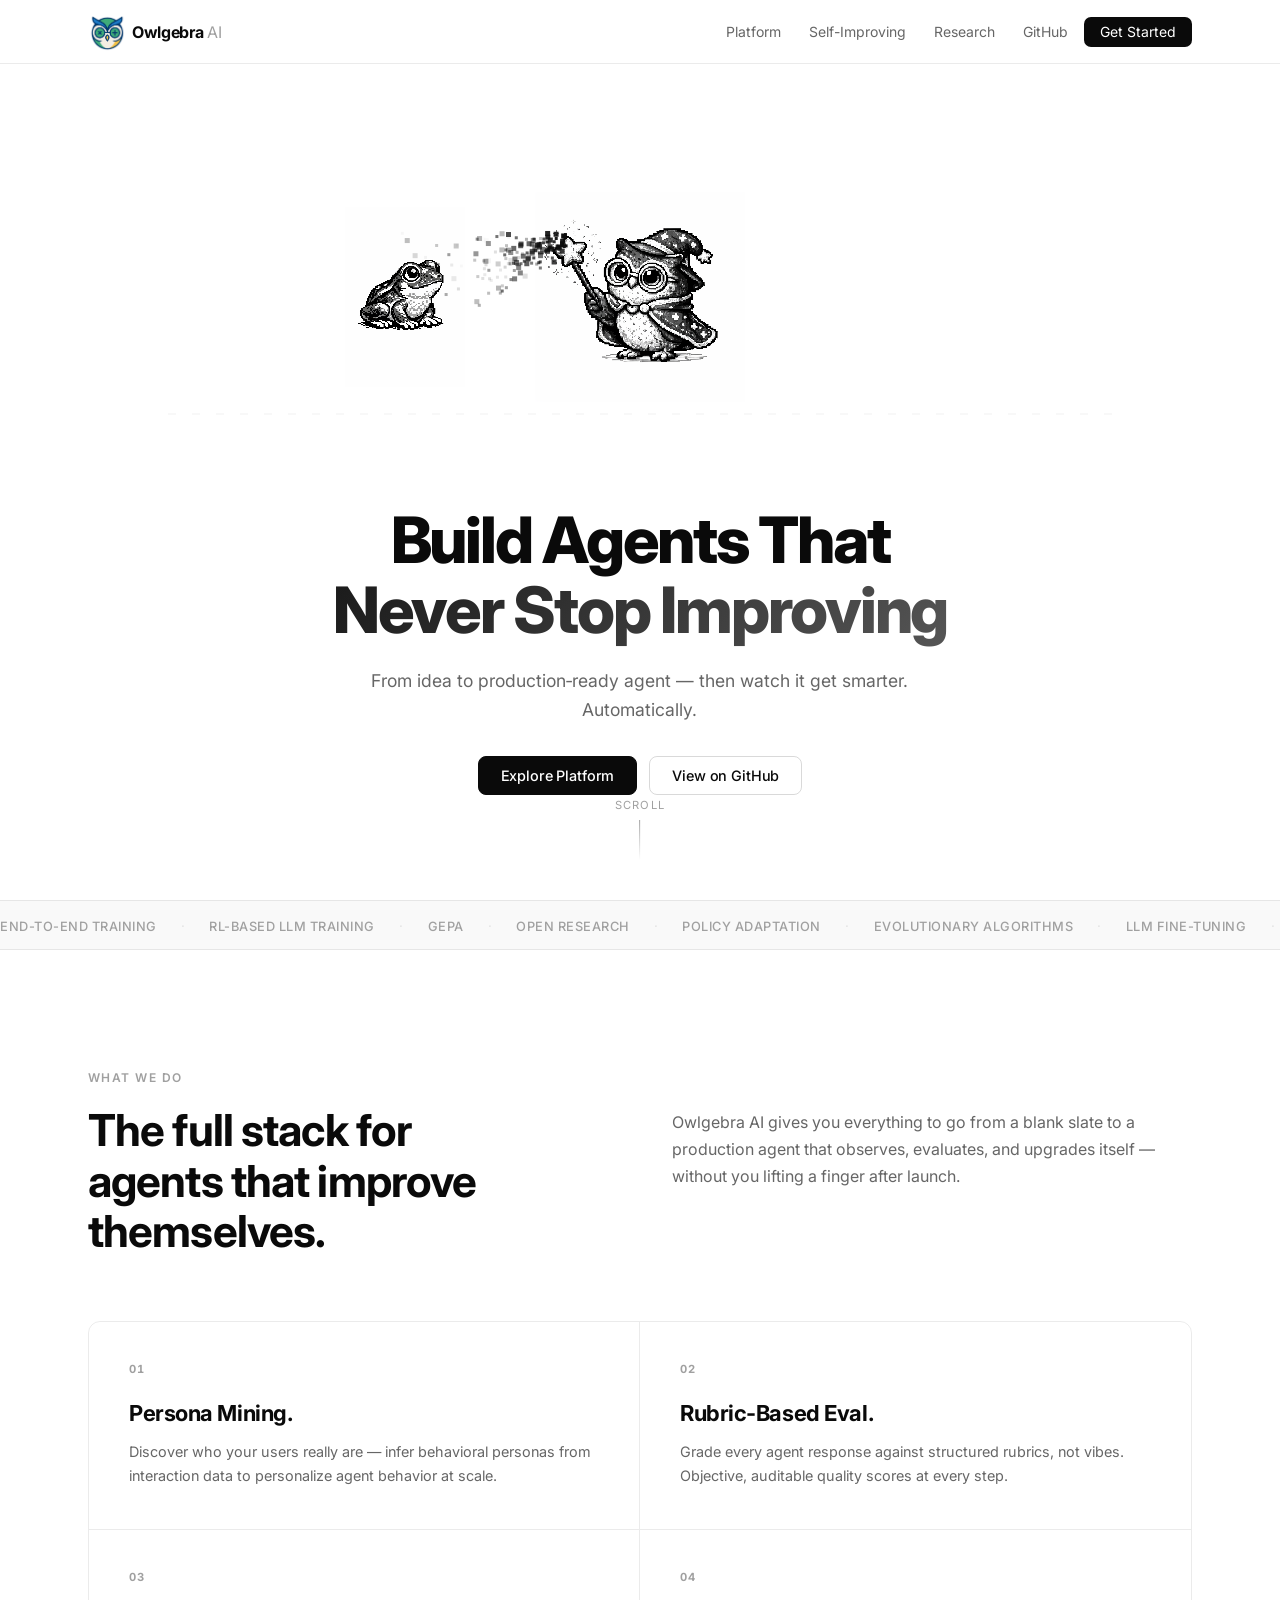
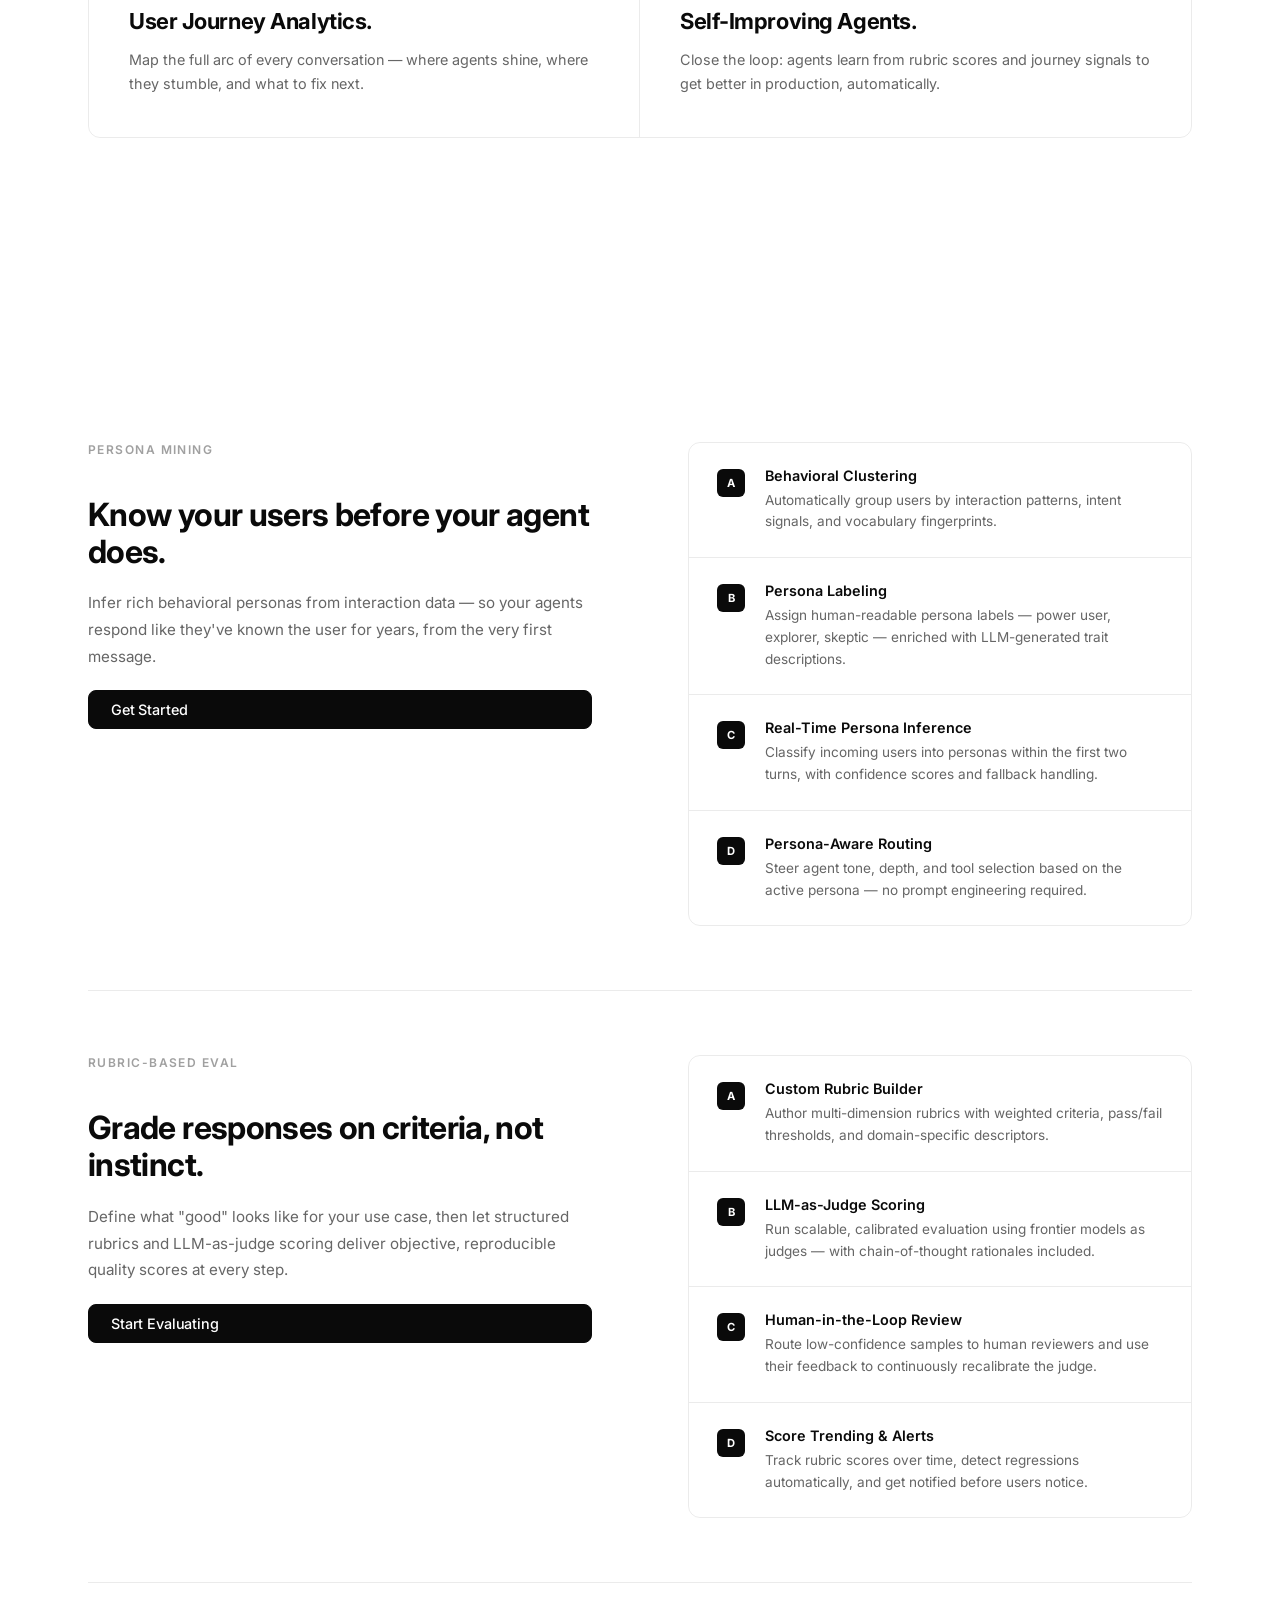
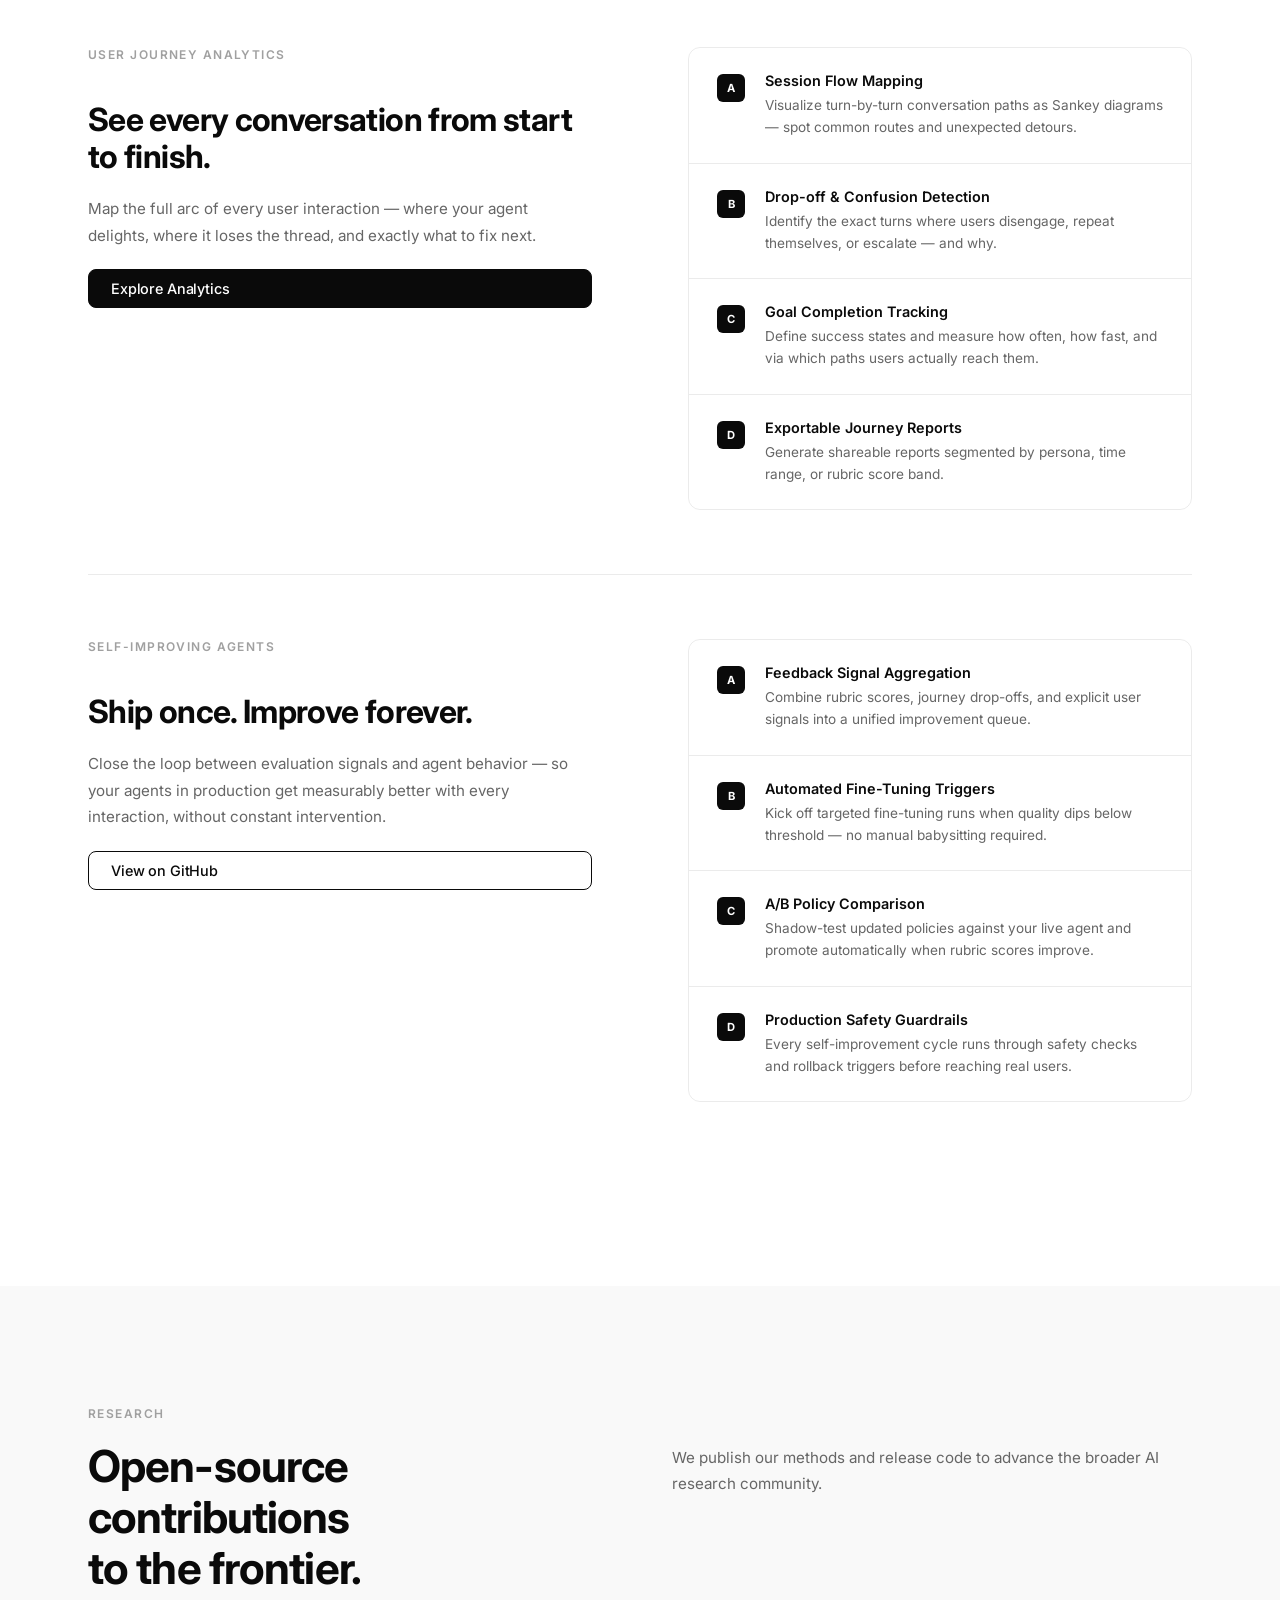
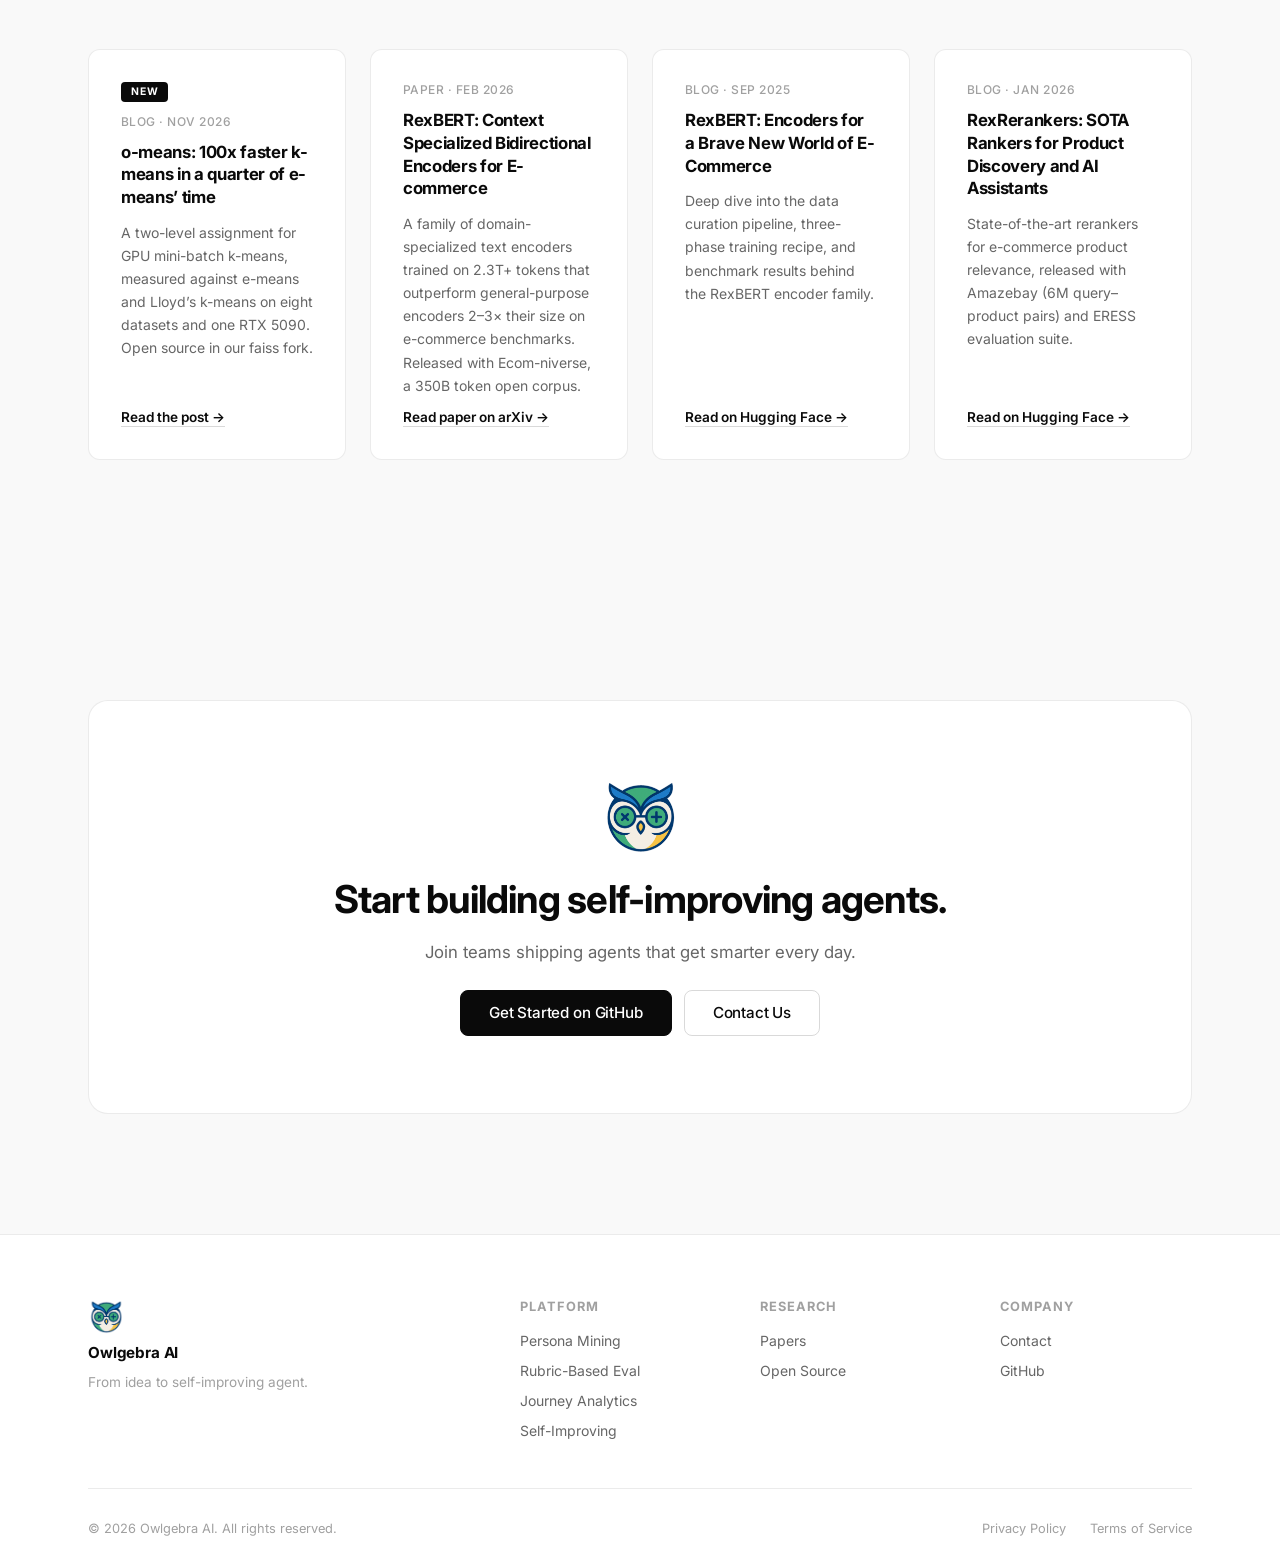
==== commit d3f3e2cd: "Home page: update the o-means card description" ====
--- a/index.html
+++ b/index.html
@@ -341,7 +341,7 @@
           <div class="research__card-tag">NEW</div>
           <div class="research__card-meta">Blog · Nov 2026</div>
           <h3 class="research__card-title">o-means: 100x faster k-means in a quarter of e-means’ time</h3>
-          <p class="research__card-desc">A two-level assignment for GPU mini-batch k-means, measured against e-means and Lloyd on eight held-out datasets and one RTX 5090. Limits included.</p>
+          <p class="research__card-desc">A two-level assignment for GPU mini-batch k-means, measured against e-means and Lloyd’s k-means on eight datasets and one RTX 5090. Open source in our faiss fork.</p>
           <a href="blog/o-means/" class="research__card-link">Read the post →</a>
         </article>
         <article class="research__card reveal">
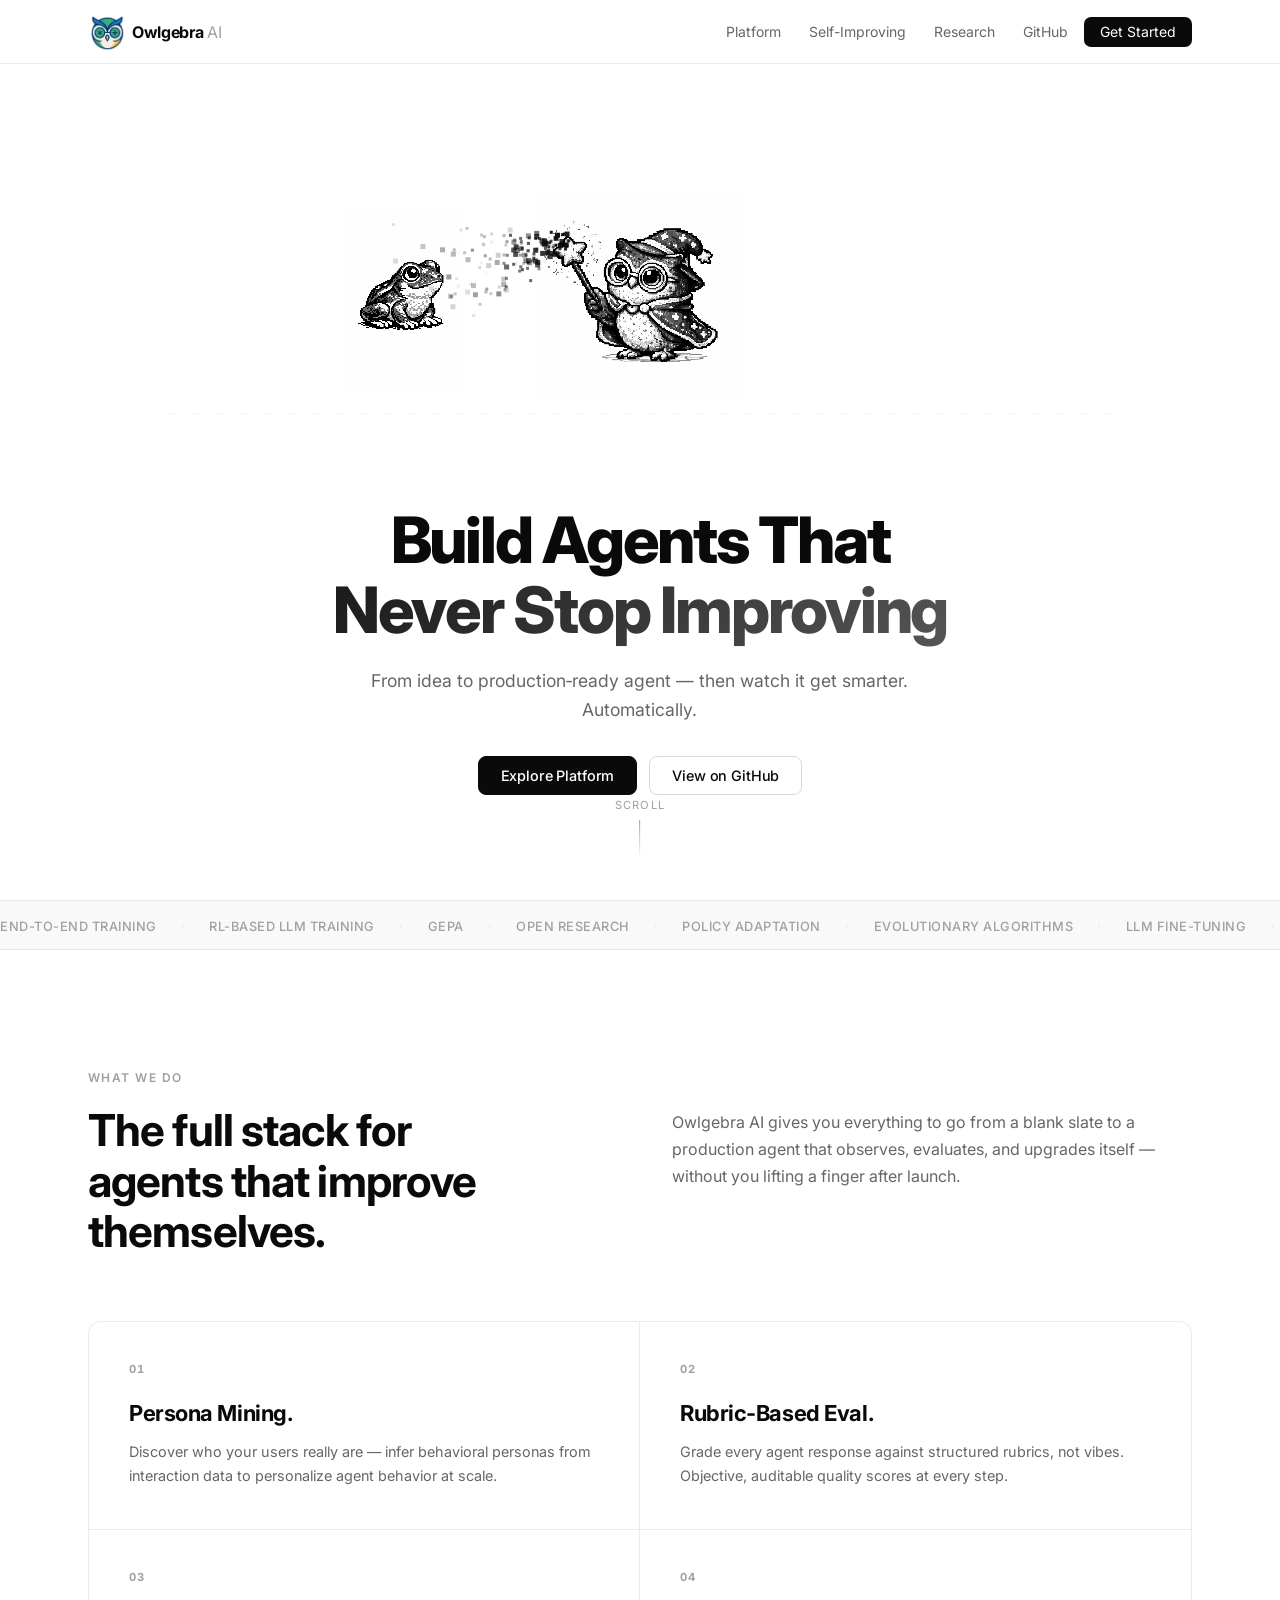
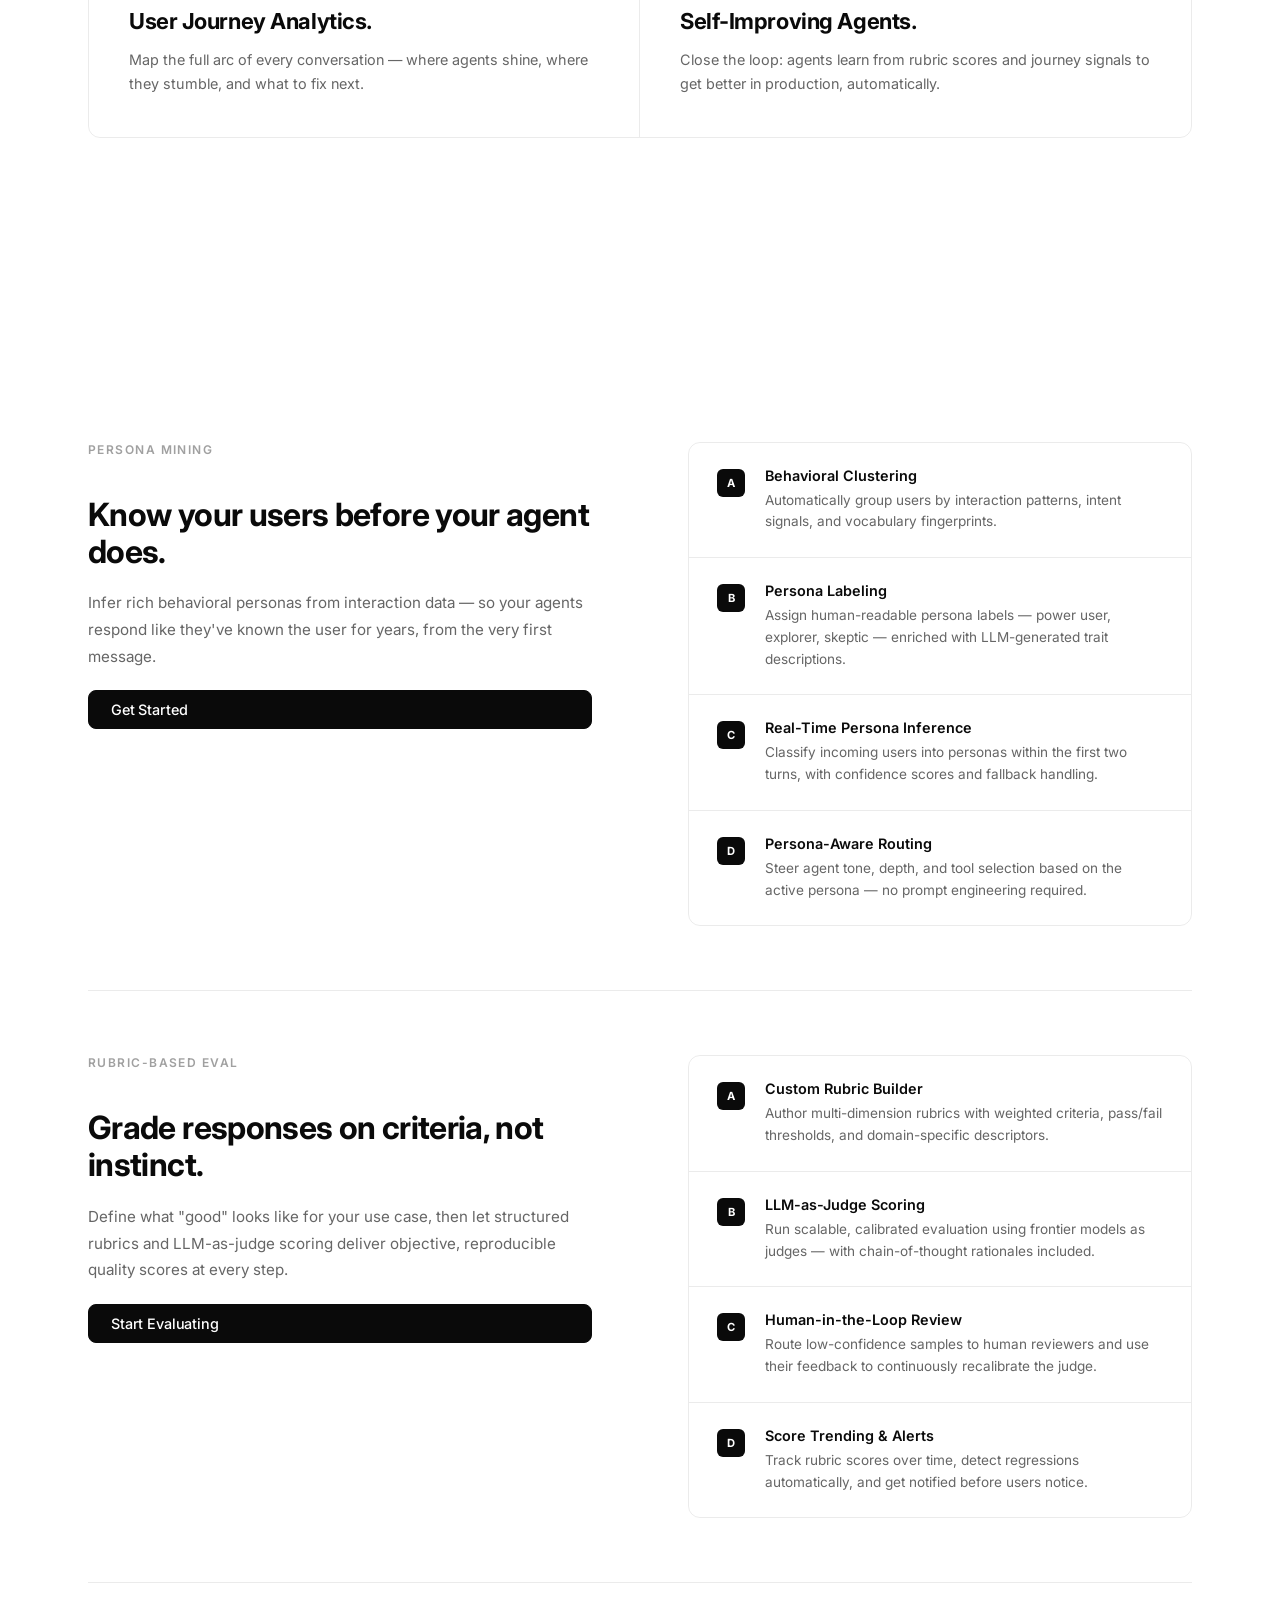
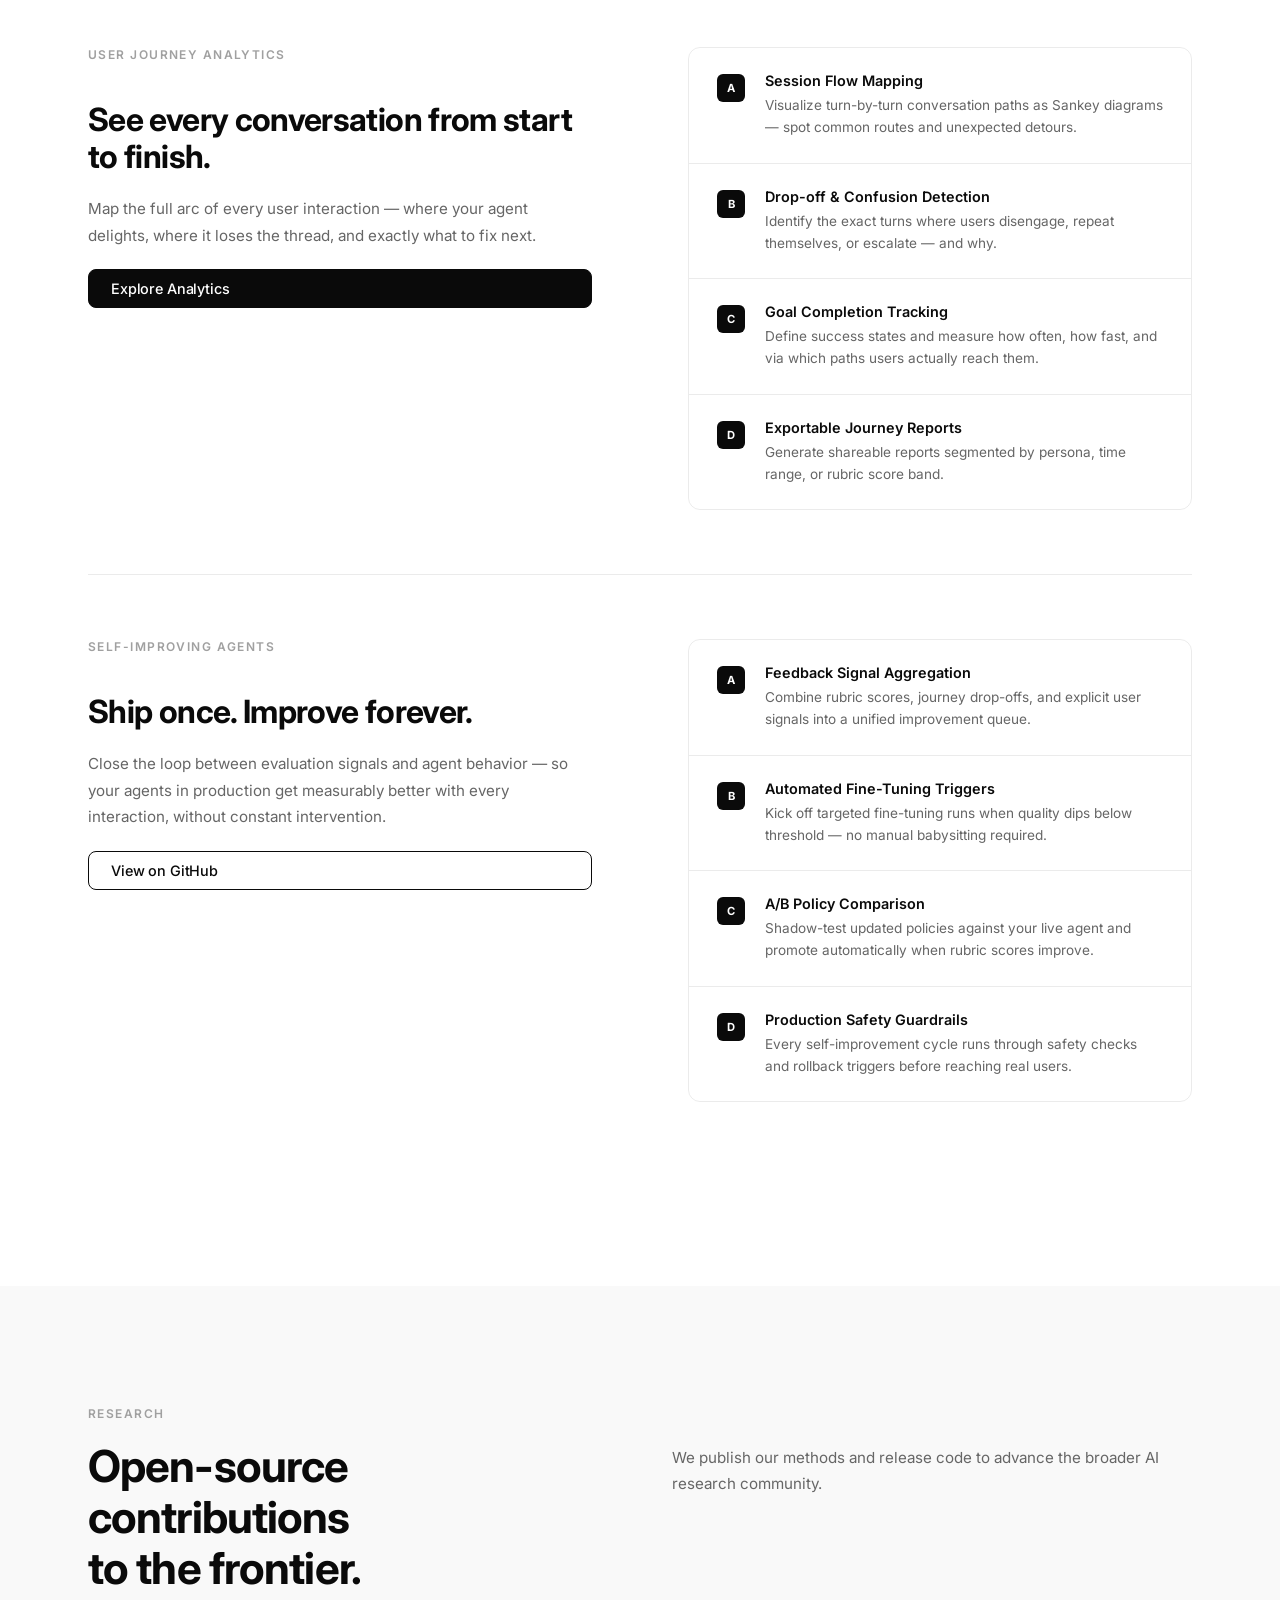
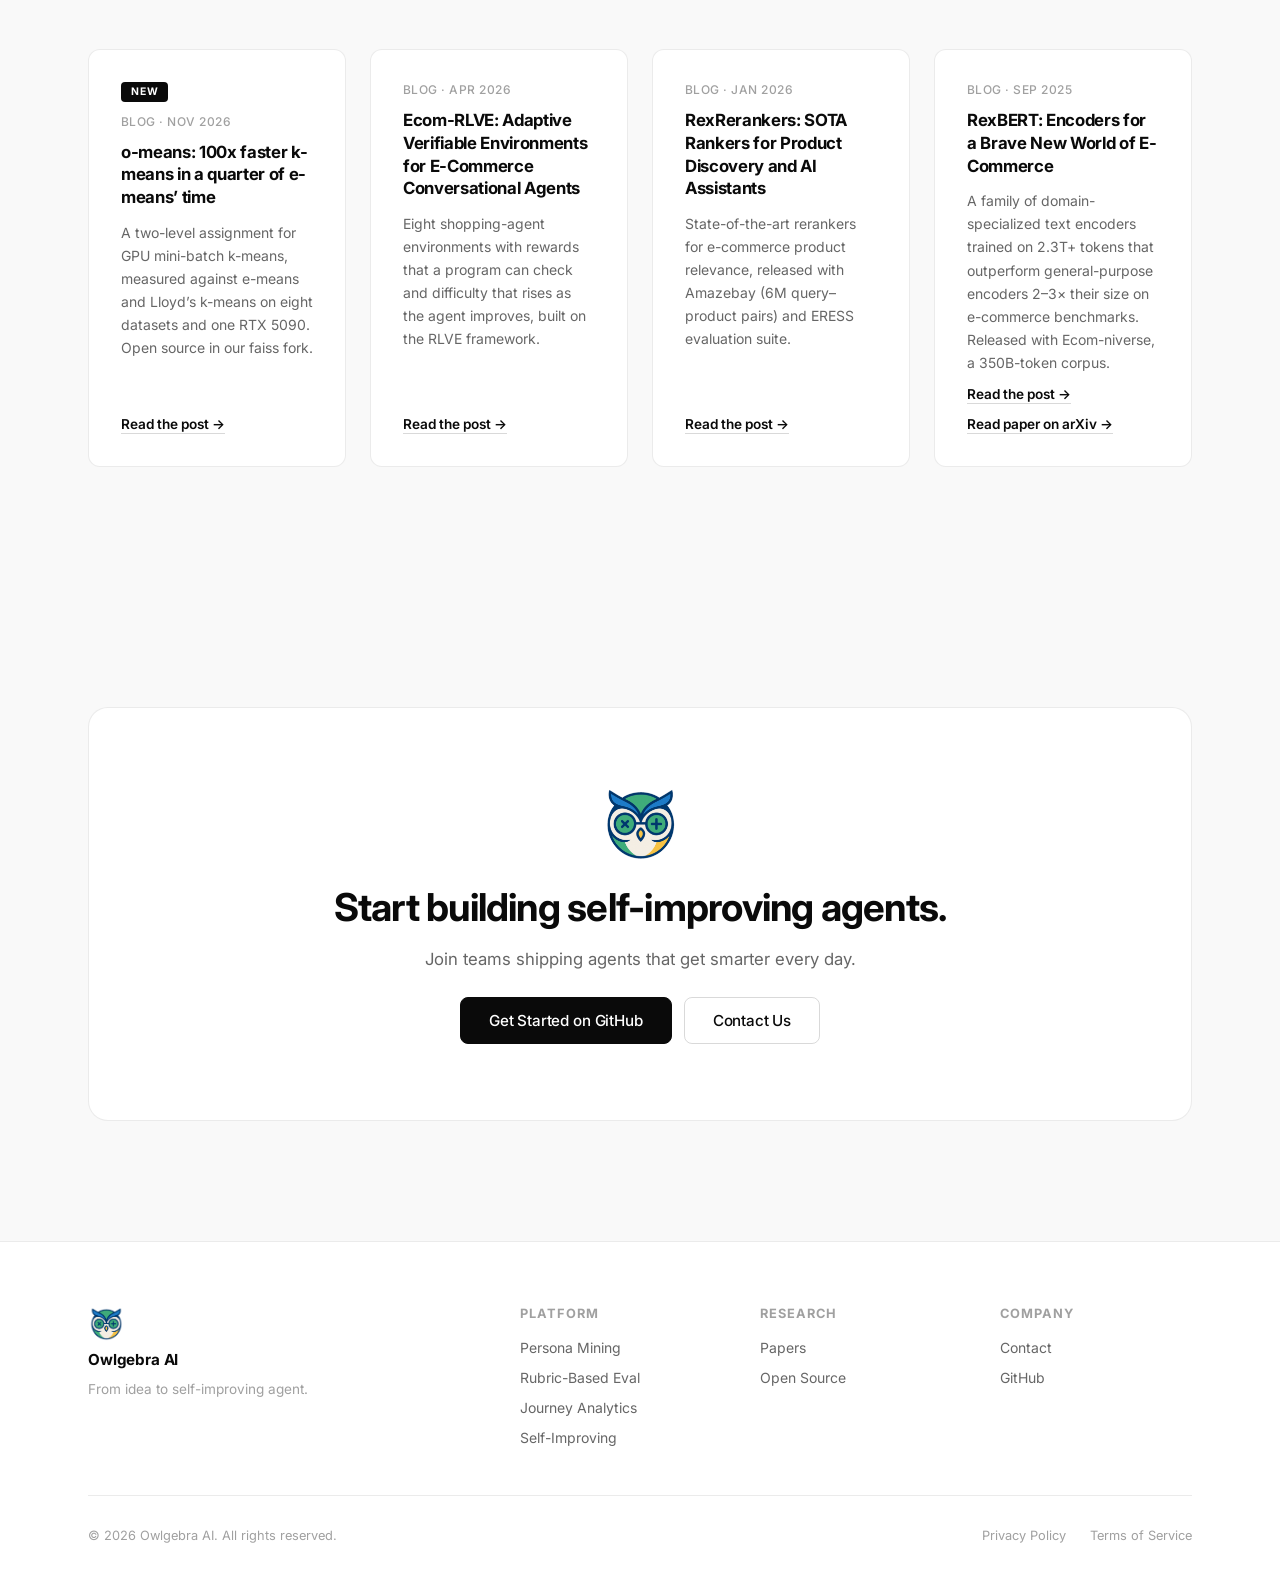
==== commit 2197d969: "Add posts for RexBERT, RexRerankers and Ecom-RLVE The three articles previously published on Hugging" ====
--- a/index.html
+++ b/index.html
@@ -345,22 +345,23 @@
           <a href="blog/o-means/" class="research__card-link">Read the post →</a>
         </article>
         <article class="research__card reveal">
-          <div class="research__card-meta">Paper · Feb 2026</div>
-          <h3 class="research__card-title">RexBERT: Context Specialized Bidirectional Encoders for E-commerce</h3>
-          <p class="research__card-desc">A family of domain-specialized text encoders trained on 2.3T+ tokens that outperform general-purpose encoders 2–3× their size on e-commerce benchmarks. Released with Ecom-niverse, a 350B token open corpus.</p>
-          <a href="https://arxiv.org/abs/2602.04605" class="research__card-link" target="_blank" rel="noopener">Read paper on arXiv →</a>
-        </article>
-        <article class="research__card reveal">
-          <div class="research__card-meta">Blog · Sep 2025</div>
-          <h3 class="research__card-title">RexBERT: Encoders for a Brave New World of E-Commerce</h3>
-          <p class="research__card-desc">Deep dive into the data curation pipeline, three-phase training recipe, and benchmark results behind the RexBERT encoder family.</p>
-          <a href="https://huggingface.co/blog/thebajajra/rexbert-encoders" class="research__card-link" target="_blank" rel="noopener">Read on Hugging Face →</a>
+          <div class="research__card-meta">Blog · Apr 2026</div>
+          <h3 class="research__card-title">Ecom-RLVE: Adaptive Verifiable Environments for E-Commerce Conversational Agents</h3>
+          <p class="research__card-desc">Eight shopping-agent environments with rewards that a program can check and difficulty that rises as the agent improves, built on the RLVE framework.</p>
+          <a href="blog/ecom-rlve/" class="research__card-link">Read the post →</a>
         </article>
         <article class="research__card reveal">
           <div class="research__card-meta">Blog · Jan 2026</div>
           <h3 class="research__card-title">RexRerankers: SOTA Rankers for Product Discovery and AI Assistants</h3>
           <p class="research__card-desc">State-of-the-art rerankers for e-commerce product relevance, released with Amazebay (6M query–product pairs) and ERESS evaluation suite.</p>
-          <a href="https://huggingface.co/blog/thebajajra/rexrerankers" class="research__card-link" target="_blank" rel="noopener">Read on Hugging Face →</a>
+          <a href="blog/rexrerankers/" class="research__card-link">Read the post →</a>
+        </article>
+        <article class="research__card reveal">
+          <div class="research__card-meta">Blog · Sep 2025</div>
+          <h3 class="research__card-title">RexBERT: Encoders for a Brave New World of E-Commerce</h3>
+          <p class="research__card-desc">A family of domain-specialized text encoders trained on 2.3T+ tokens that outperform general-purpose encoders 2–3× their size on e-commerce benchmarks. Released with Ecom-niverse, a 350B-token corpus.</p>
+          <a href="blog/rexbert/" class="research__card-link">Read the post →</a>
+          <a href="https://arxiv.org/abs/2602.04605" class="research__card-link" target="_blank" rel="noopener">Read paper on arXiv →</a>
         </article>
       </div>
     </div>
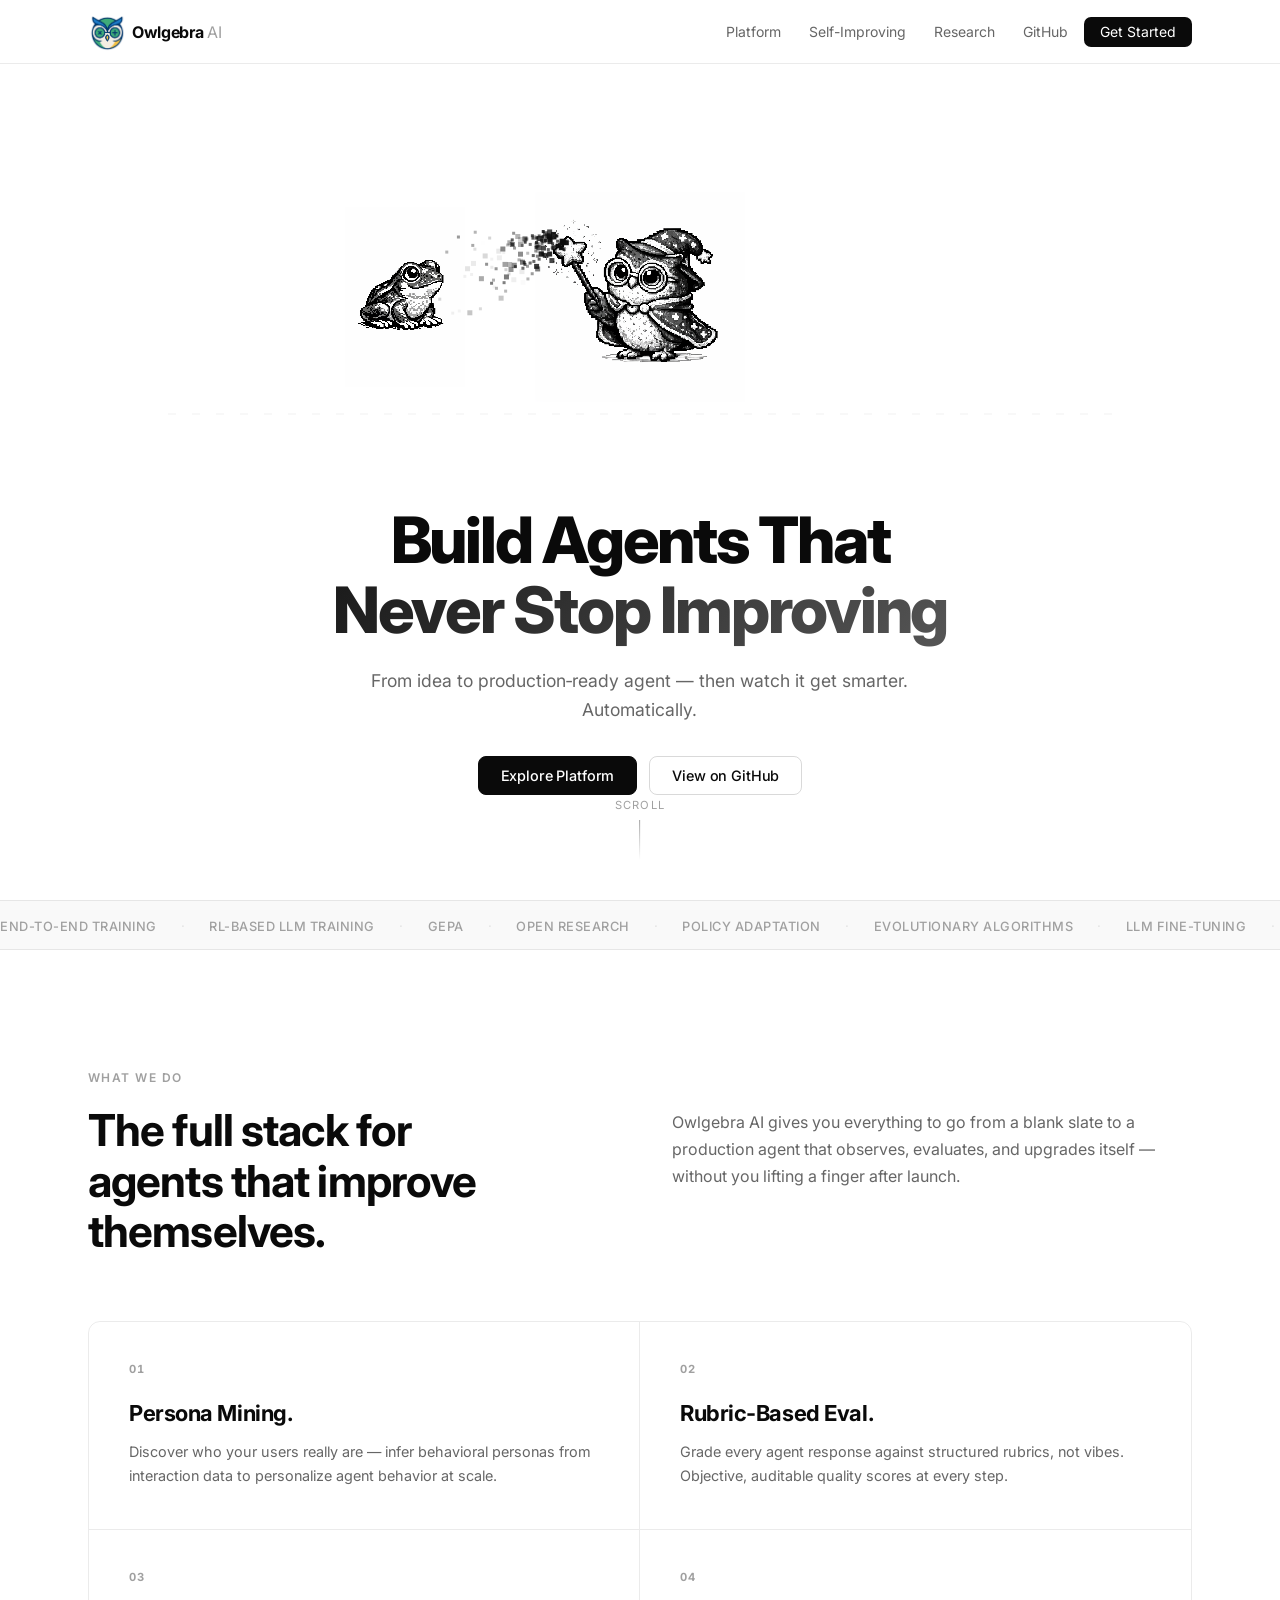
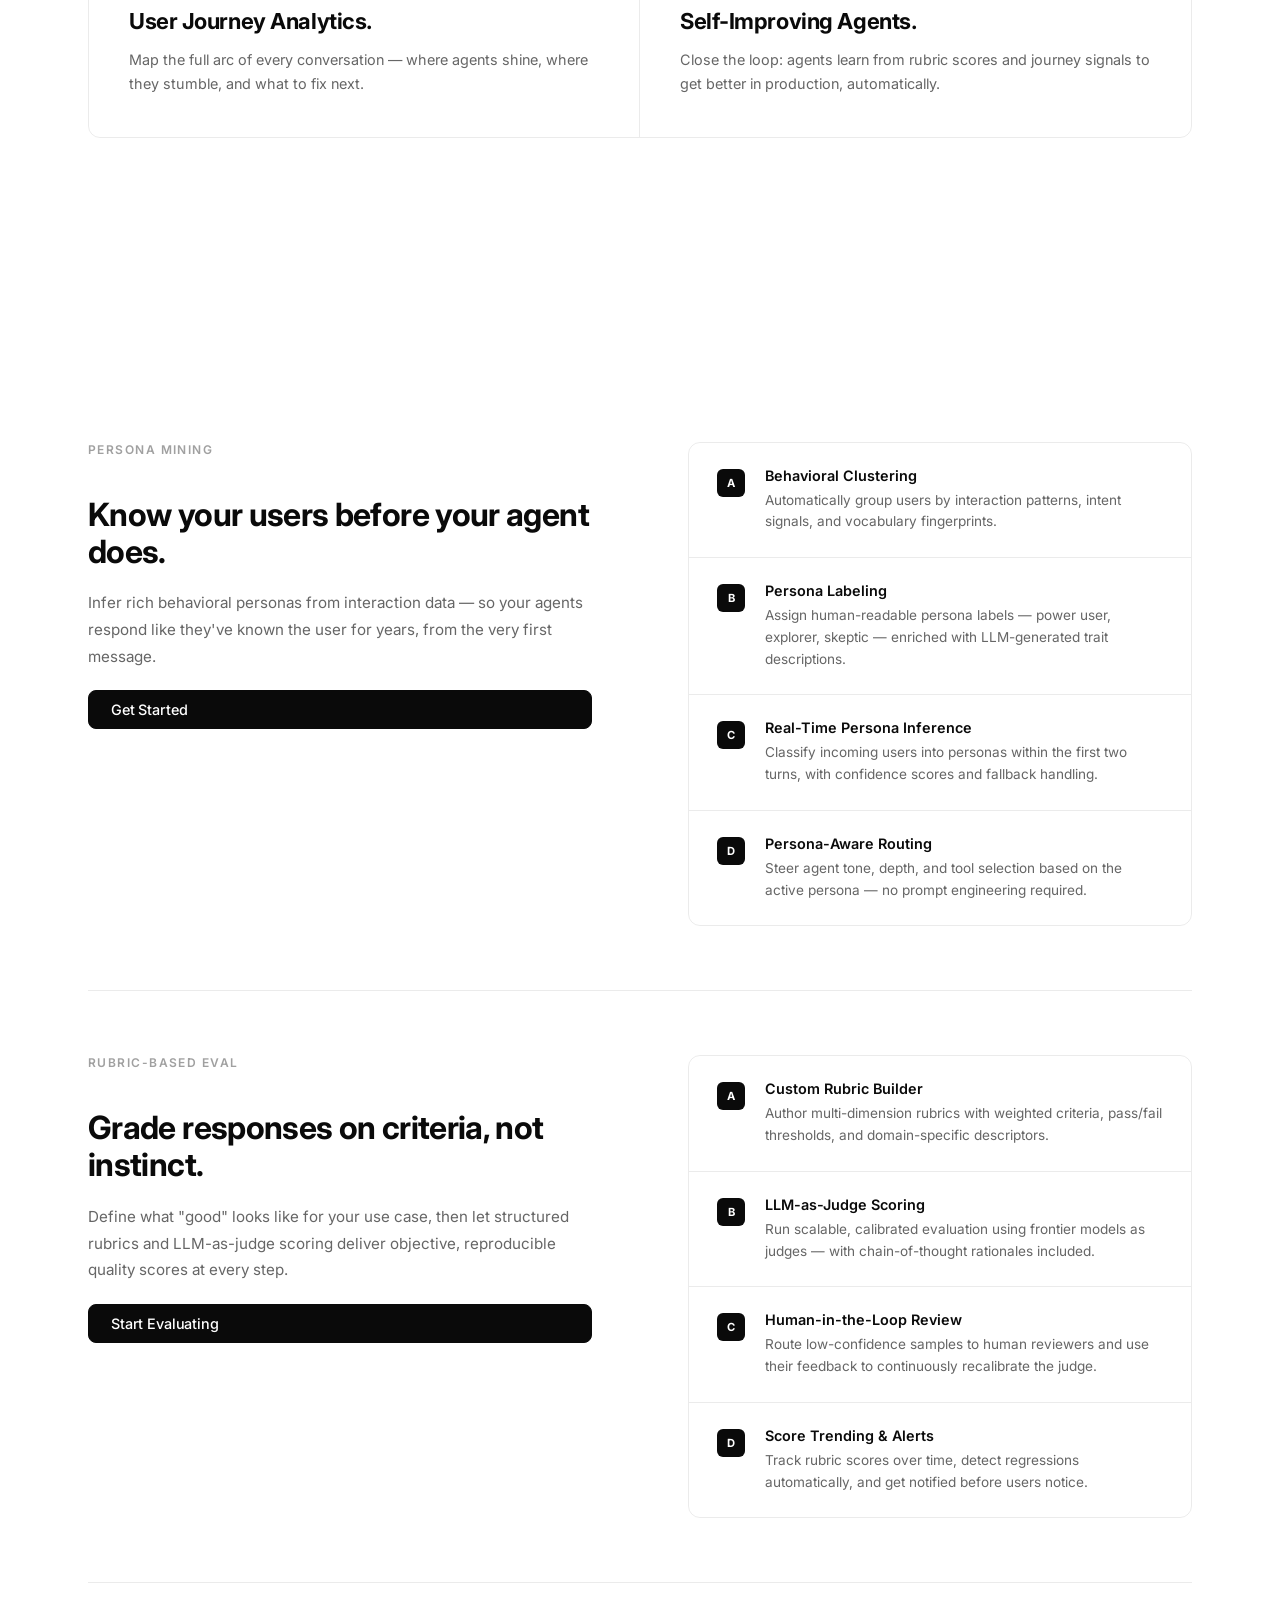
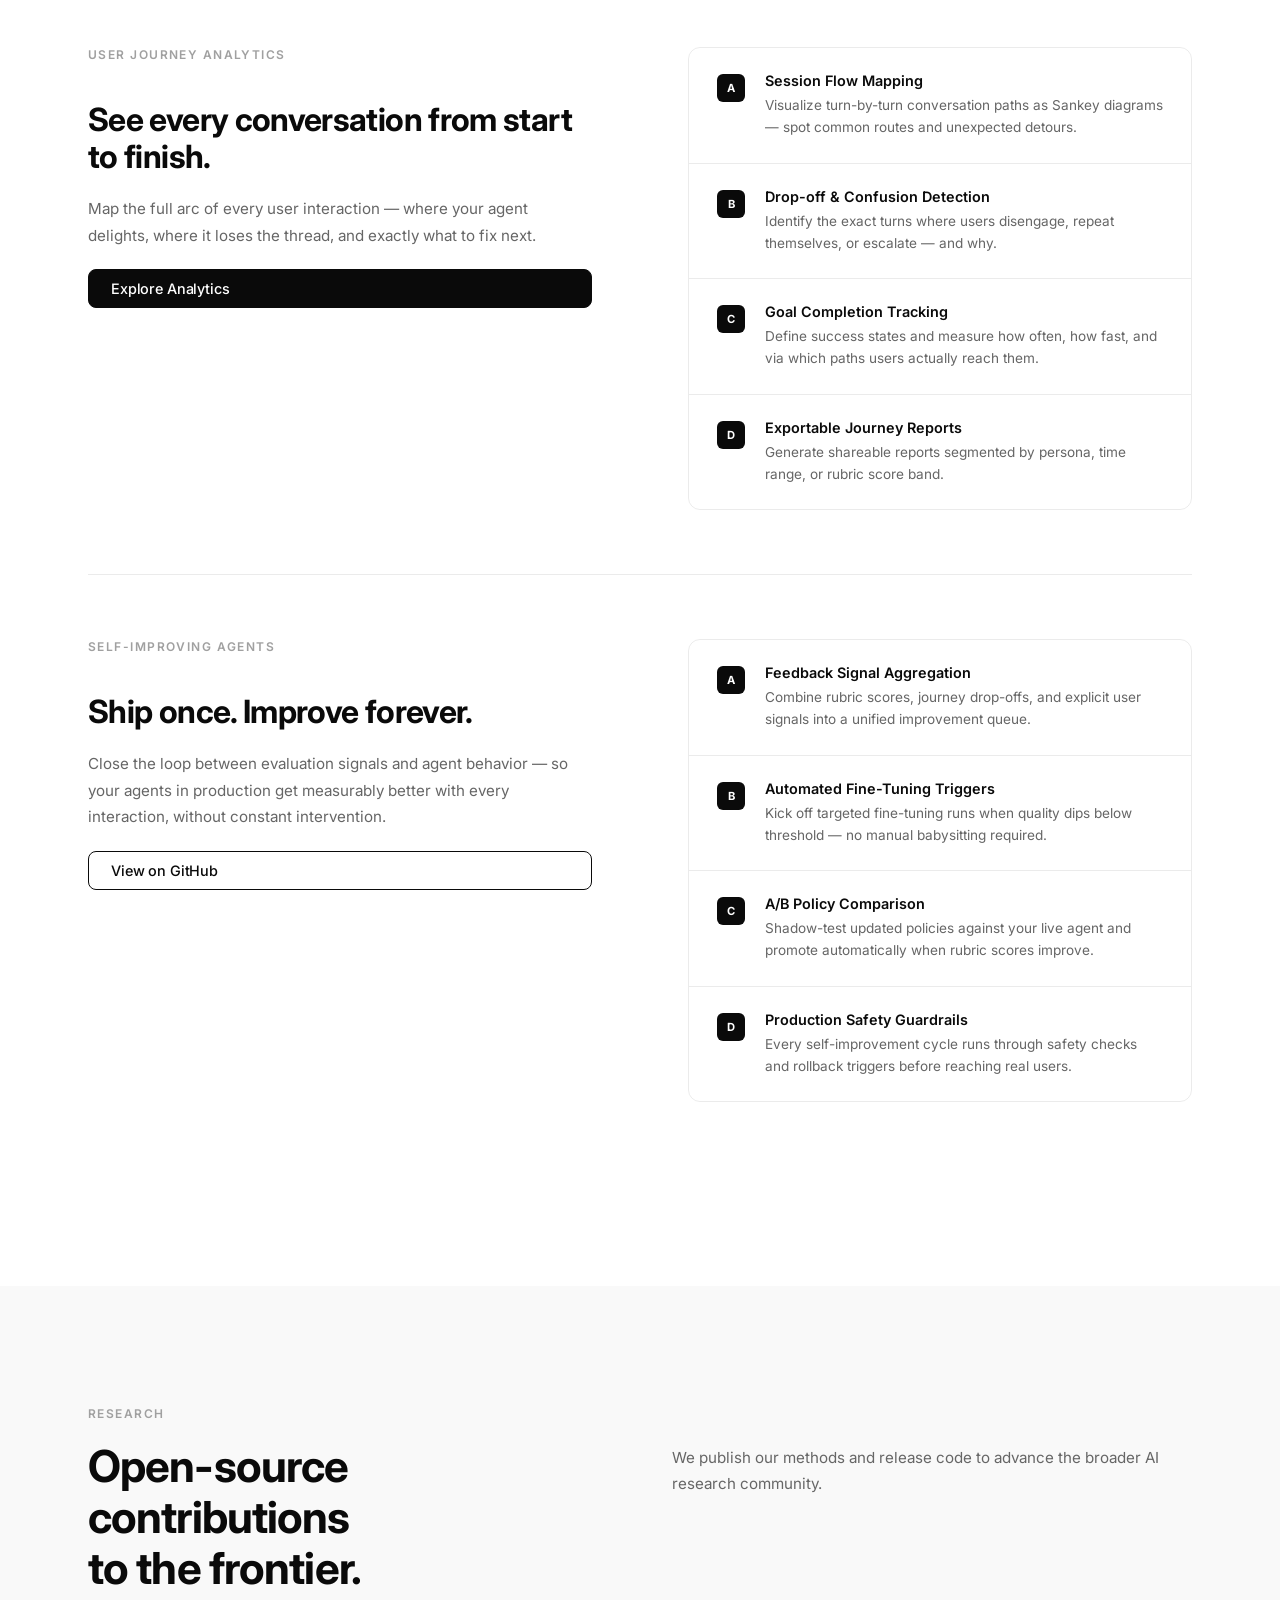
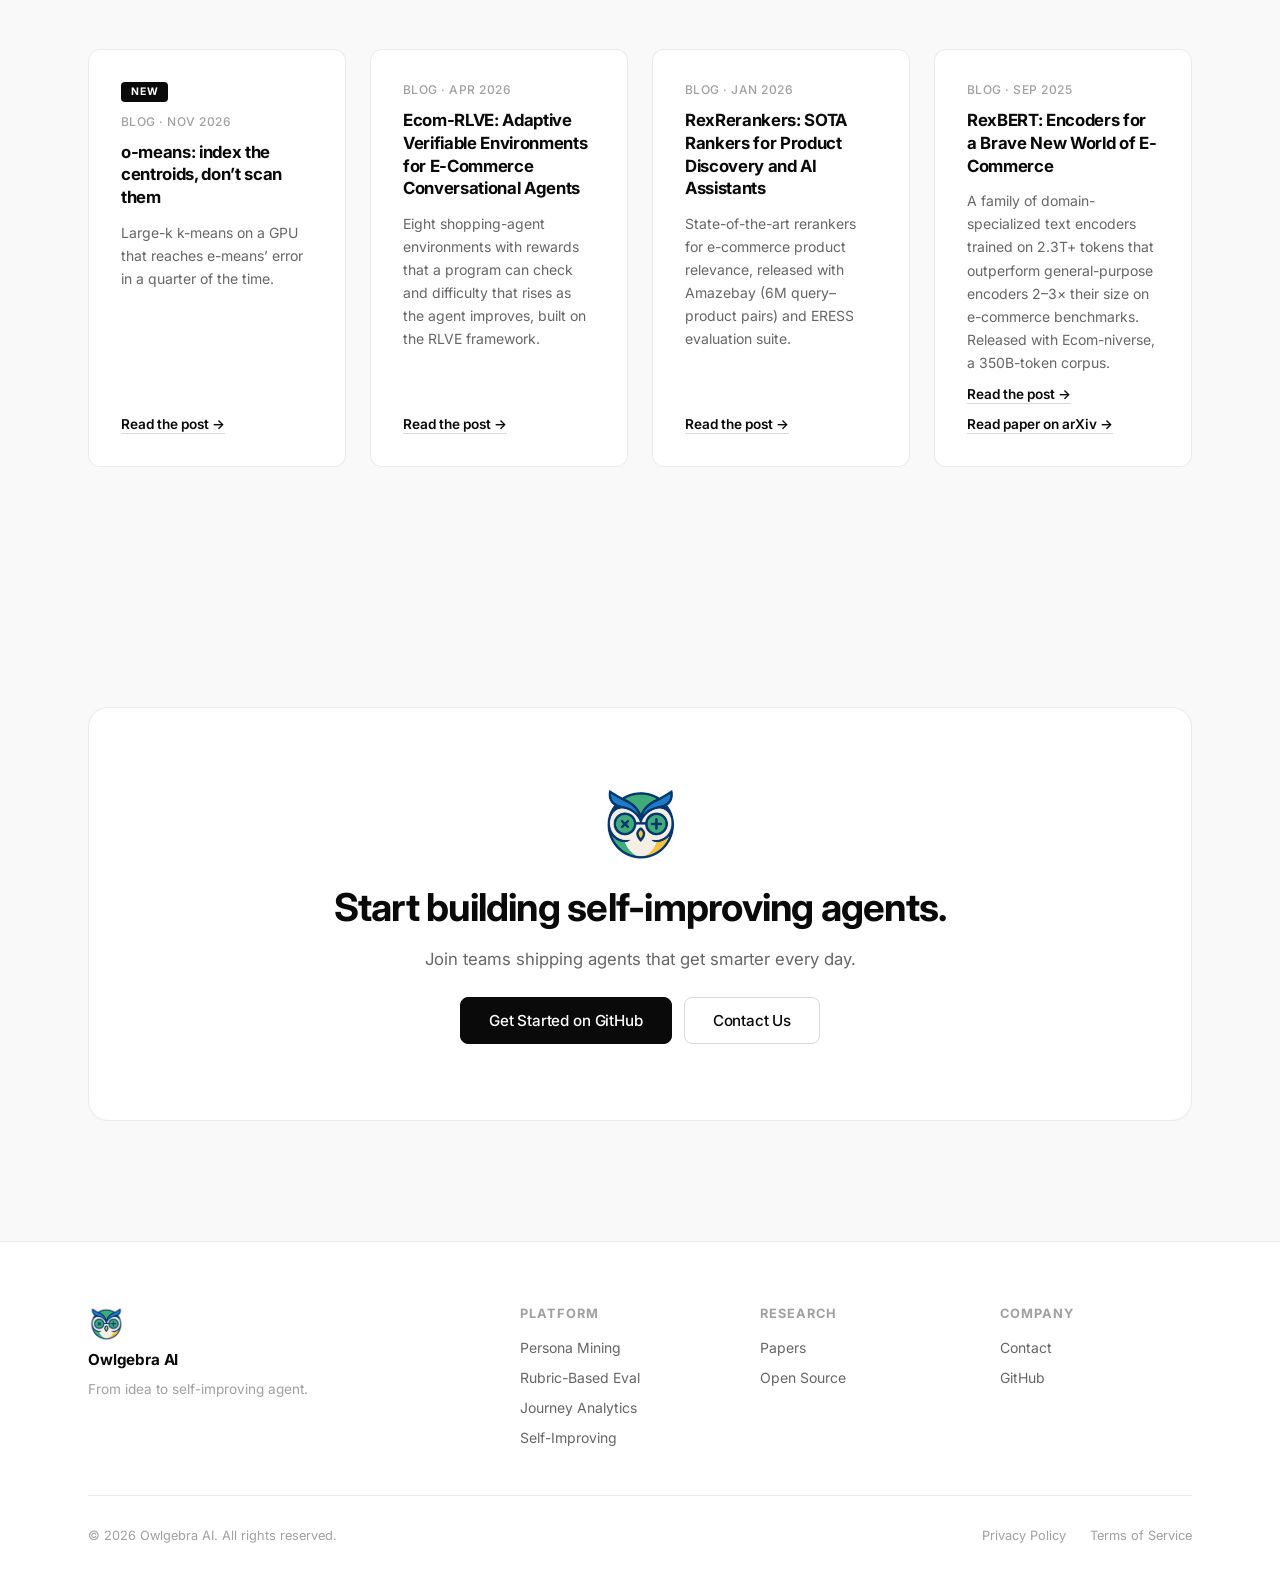
==== commit 950baabc: "o-means post: new text, title and structure Rebuilt from the authors' revised text: index the centro" ====
--- a/index.html
+++ b/index.html
@@ -340,8 +340,8 @@
         <article class="research__card reveal">
           <div class="research__card-tag">NEW</div>
           <div class="research__card-meta">Blog · Nov 2026</div>
-          <h3 class="research__card-title">o-means: 100x faster k-means in a quarter of e-means’ time</h3>
-          <p class="research__card-desc">A two-level assignment for GPU mini-batch k-means, measured against e-means and Lloyd’s k-means on eight datasets and one RTX 5090. Open source in our faiss fork.</p>
+          <h3 class="research__card-title">o-means: index the centroids, don’t scan them</h3>
+          <p class="research__card-desc">Large-k k-means on a GPU that reaches e-means’ error in a quarter of the time.</p>
           <a href="blog/o-means/" class="research__card-link">Read the post →</a>
         </article>
         <article class="research__card reveal">
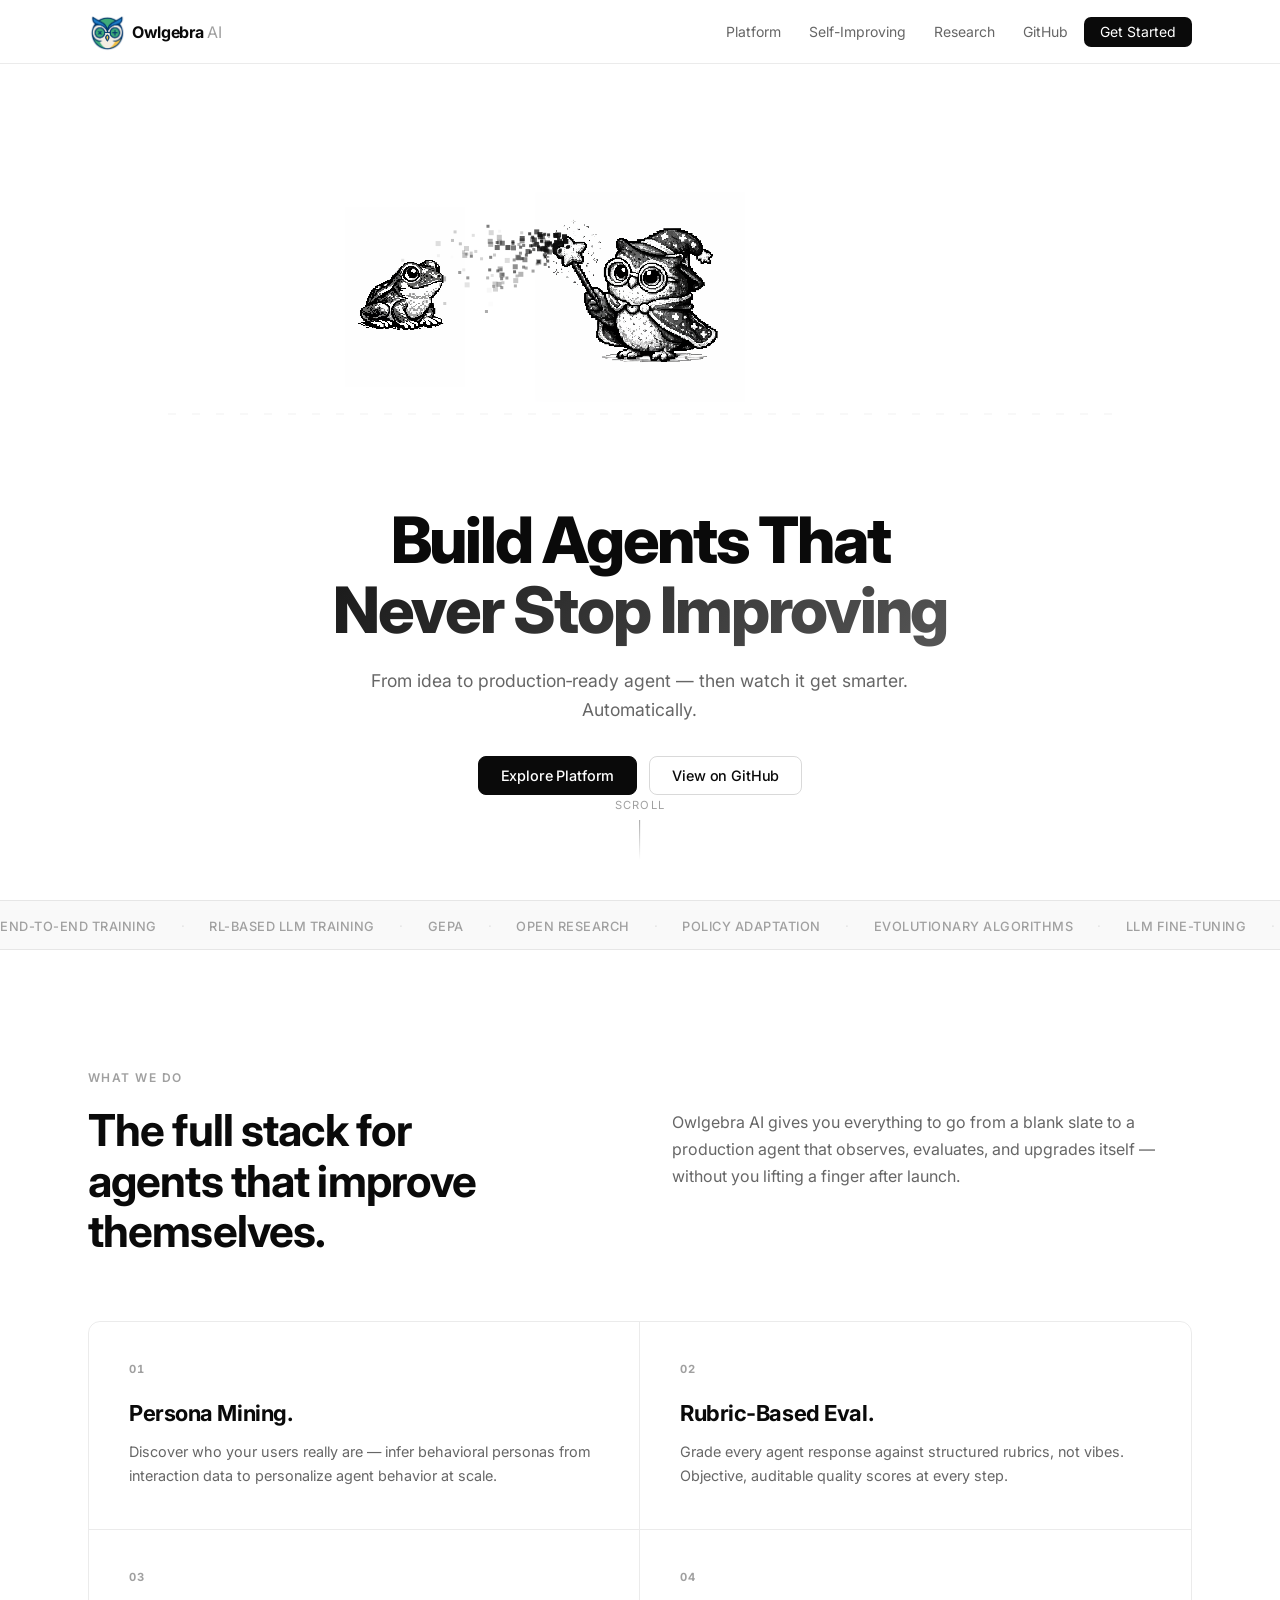
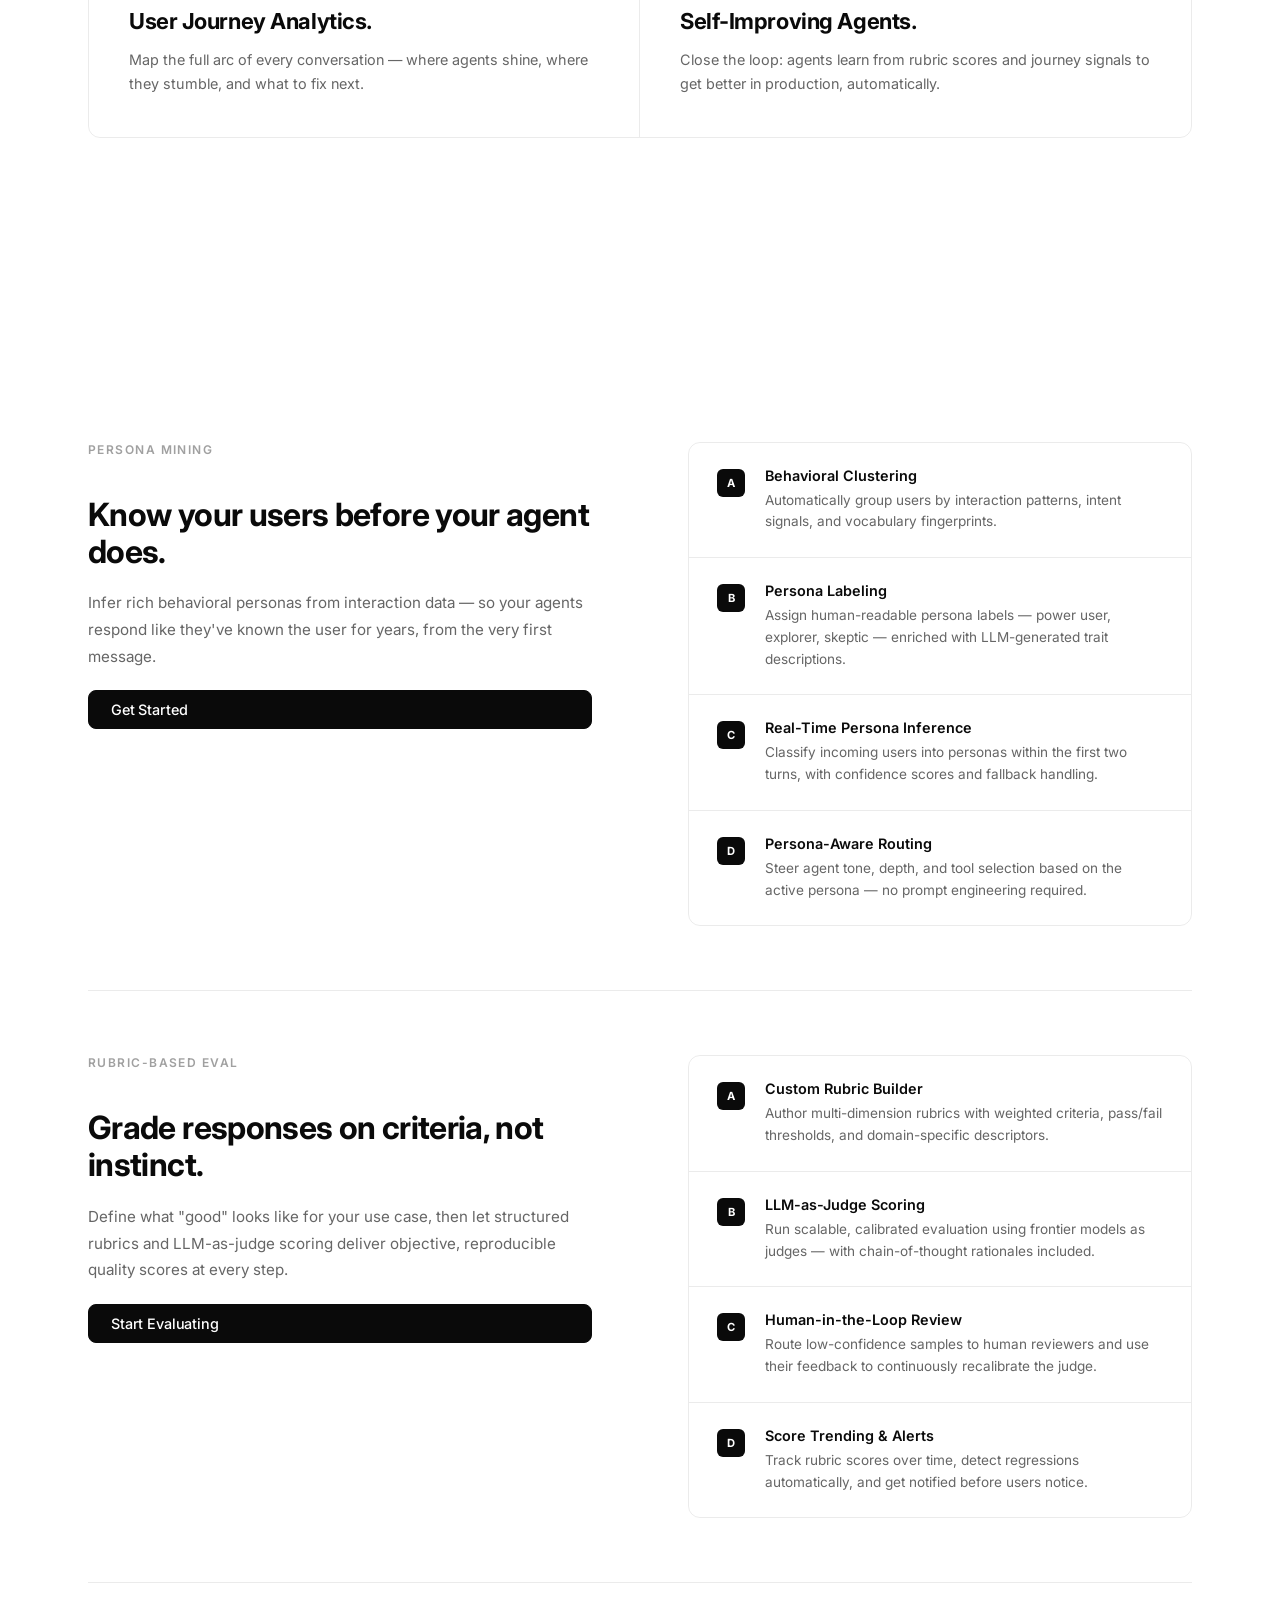
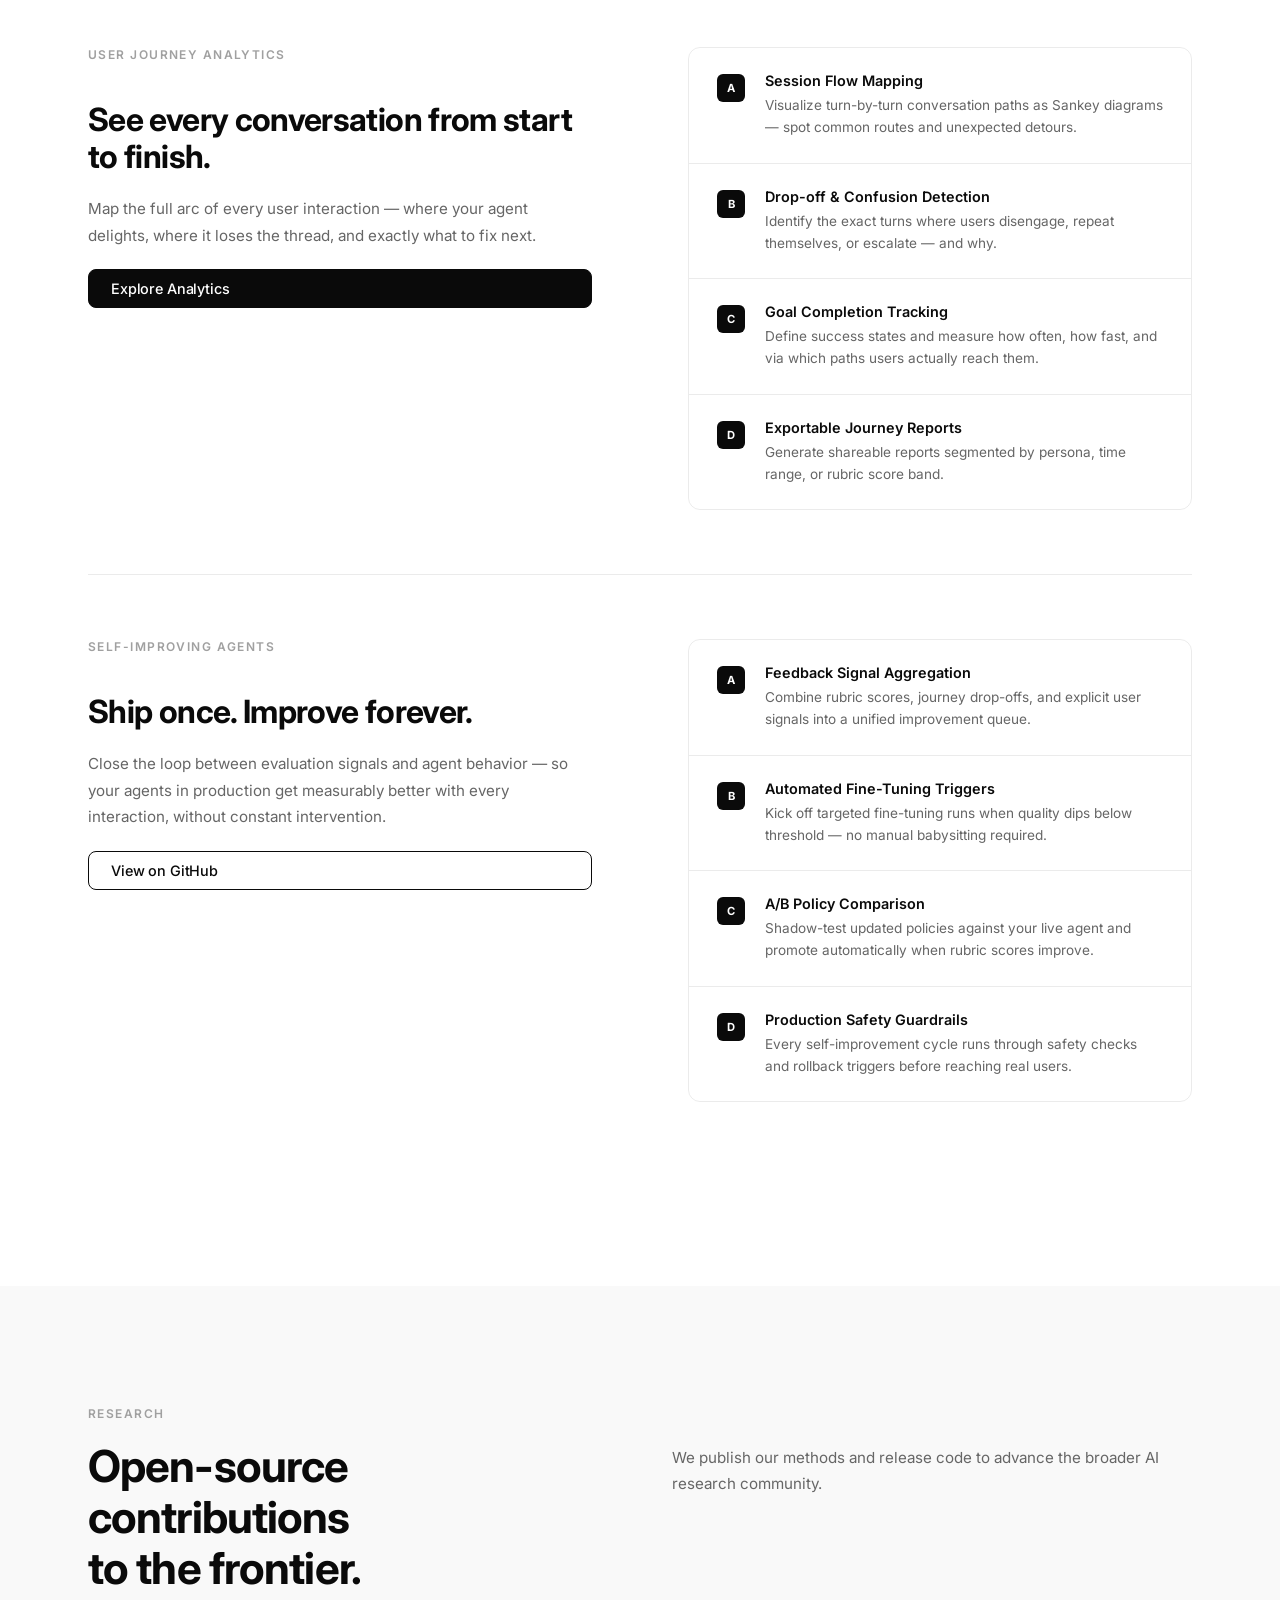
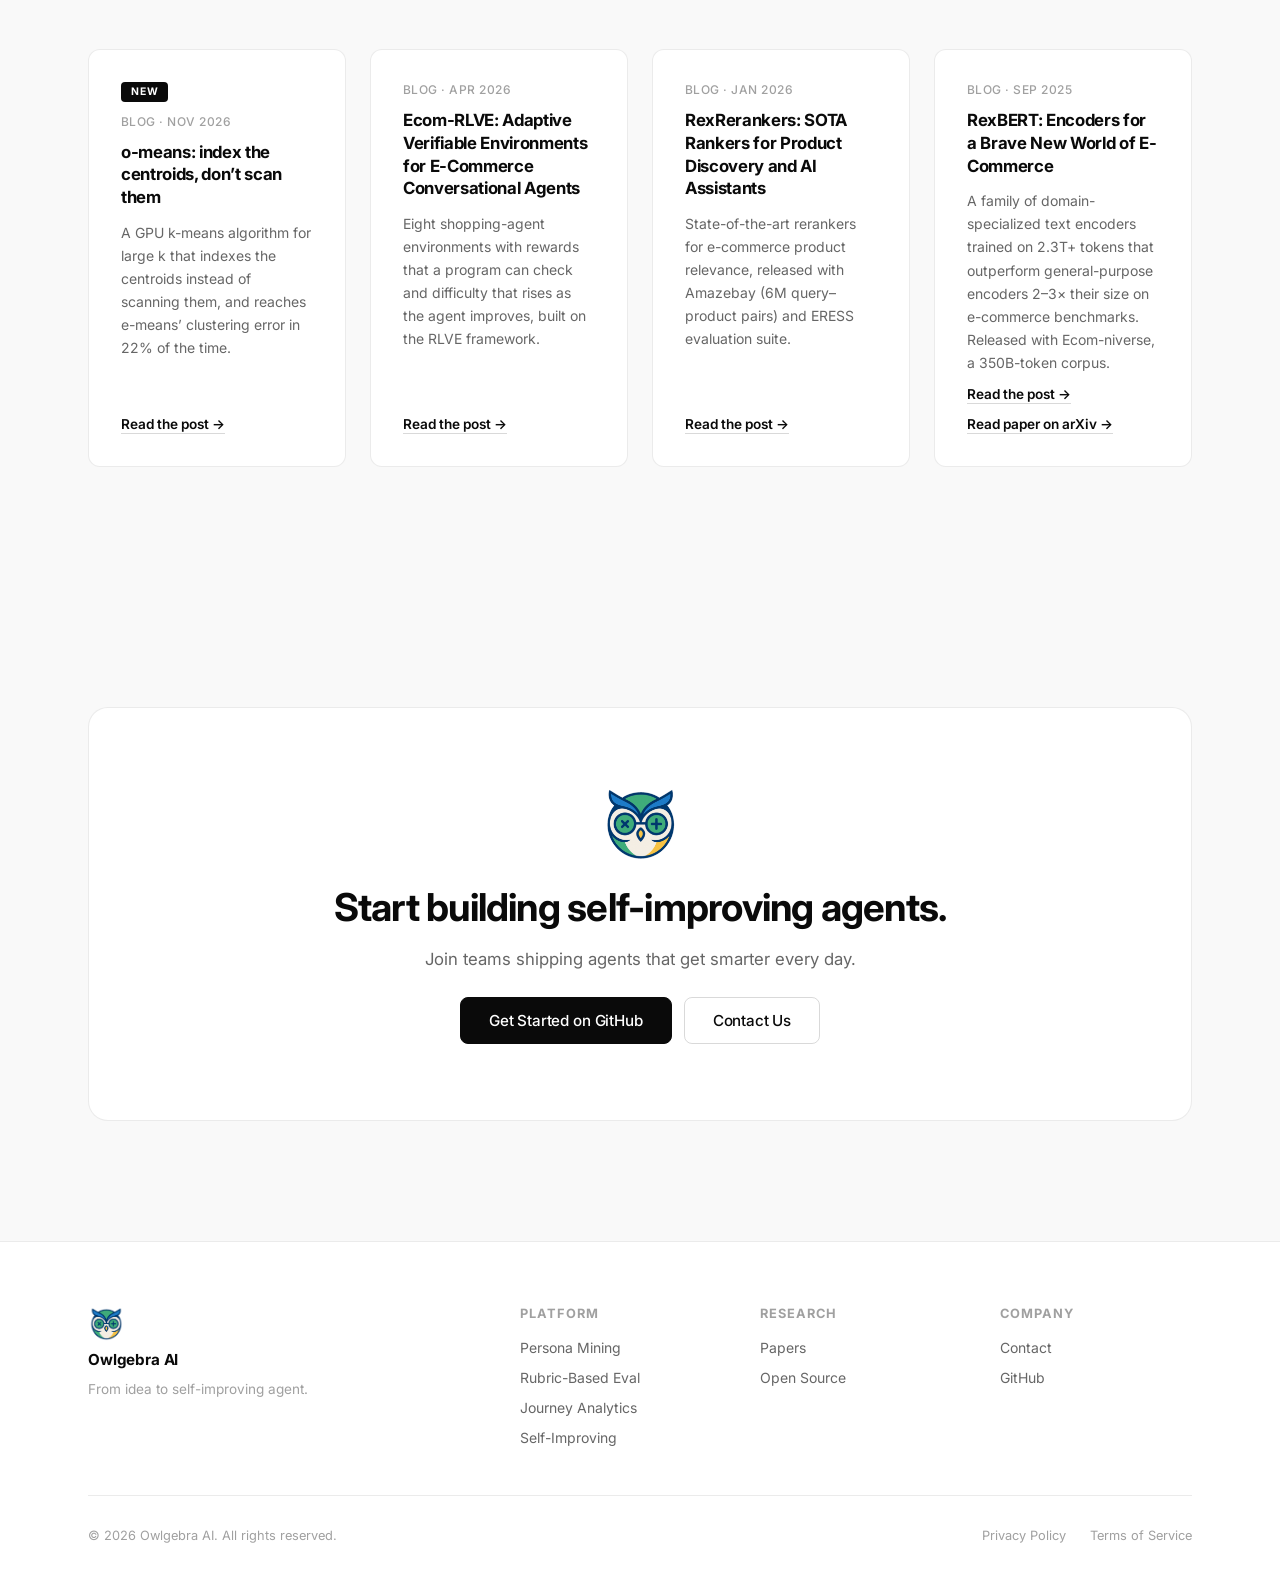
==== commit e39d4d6e: "o-means post: shorter opening, technical names for the contributions, condensed results summary" ====
--- a/index.html
+++ b/index.html
@@ -341,7 +341,7 @@
           <div class="research__card-tag">NEW</div>
           <div class="research__card-meta">Blog · Nov 2026</div>
           <h3 class="research__card-title">o-means: index the centroids, don’t scan them</h3>
-          <p class="research__card-desc">Large-k k-means on a GPU that reaches e-means’ error in a quarter of the time.</p>
+          <p class="research__card-desc">A GPU k-means algorithm for large k that indexes the centroids instead of scanning them, and reaches e-means’ clustering error in 22% of the time.</p>
           <a href="blog/o-means/" class="research__card-link">Read the post →</a>
         </article>
         <article class="research__card reveal">
